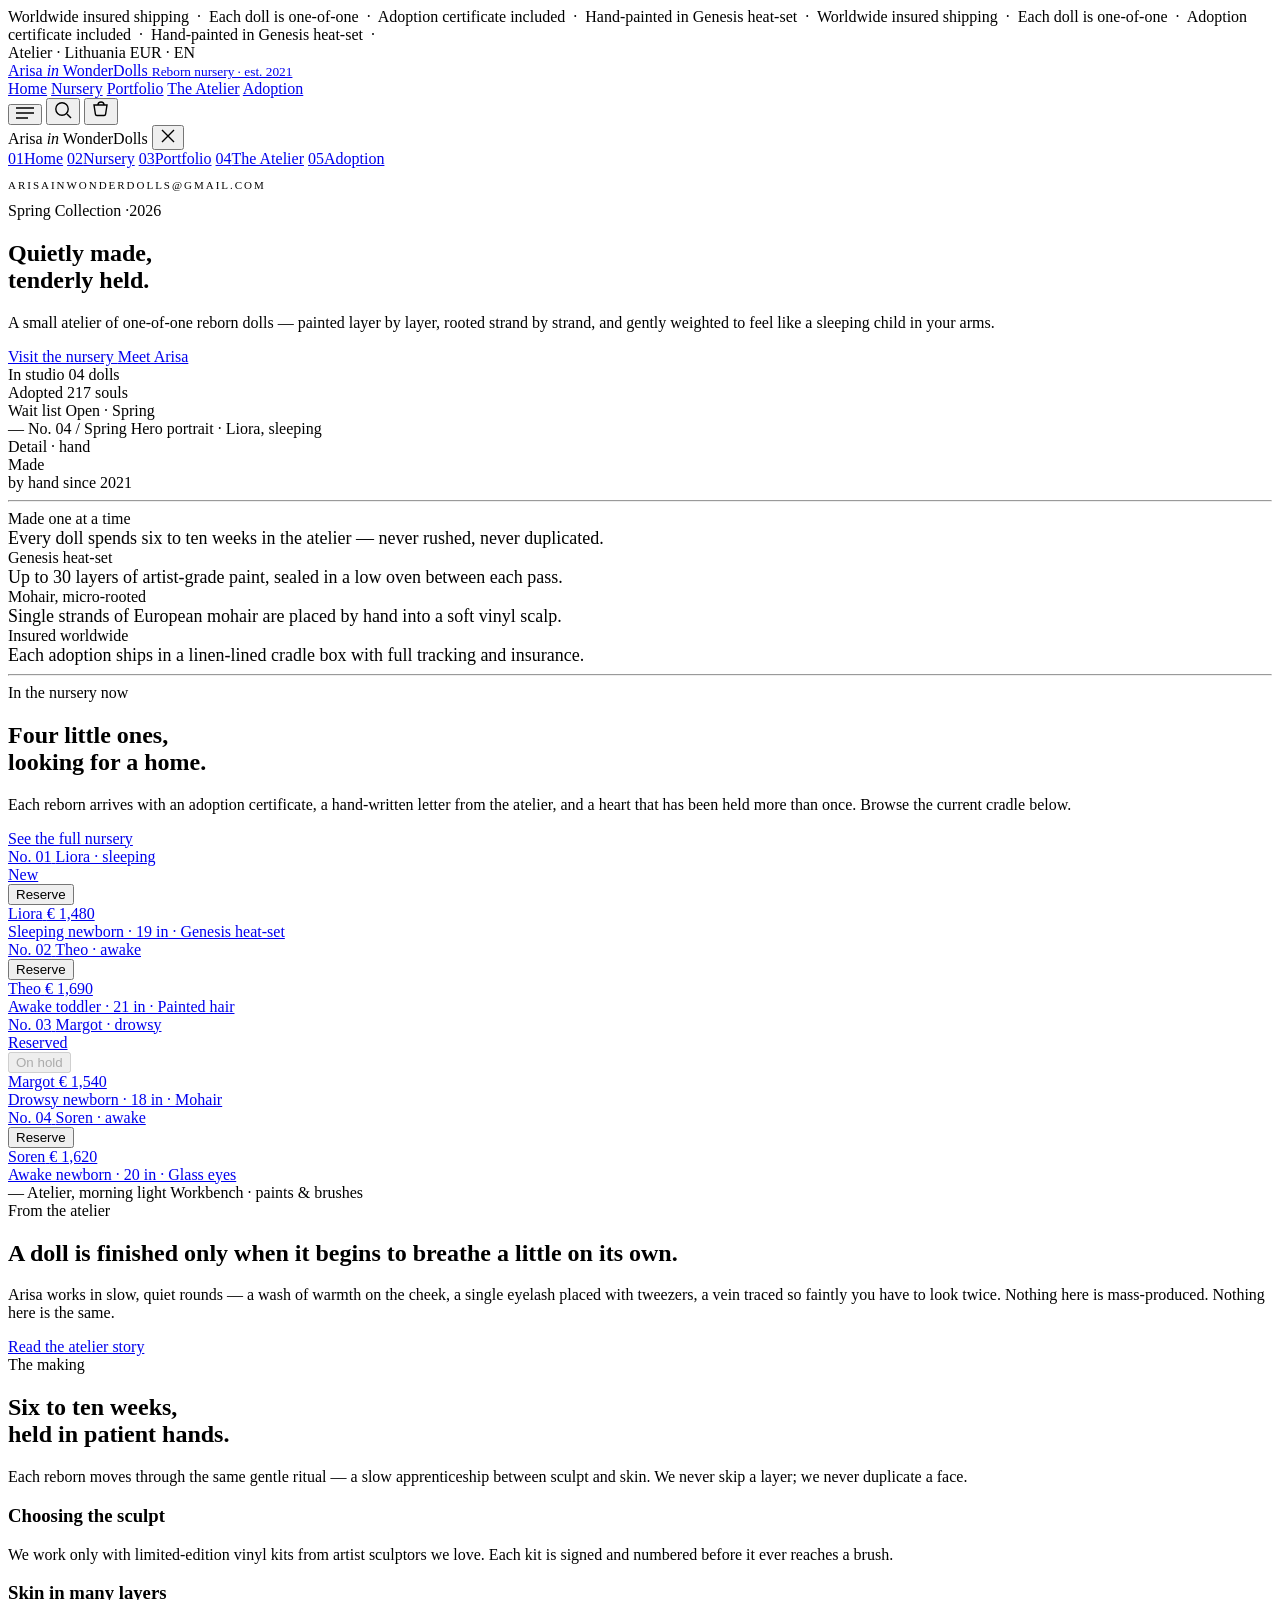
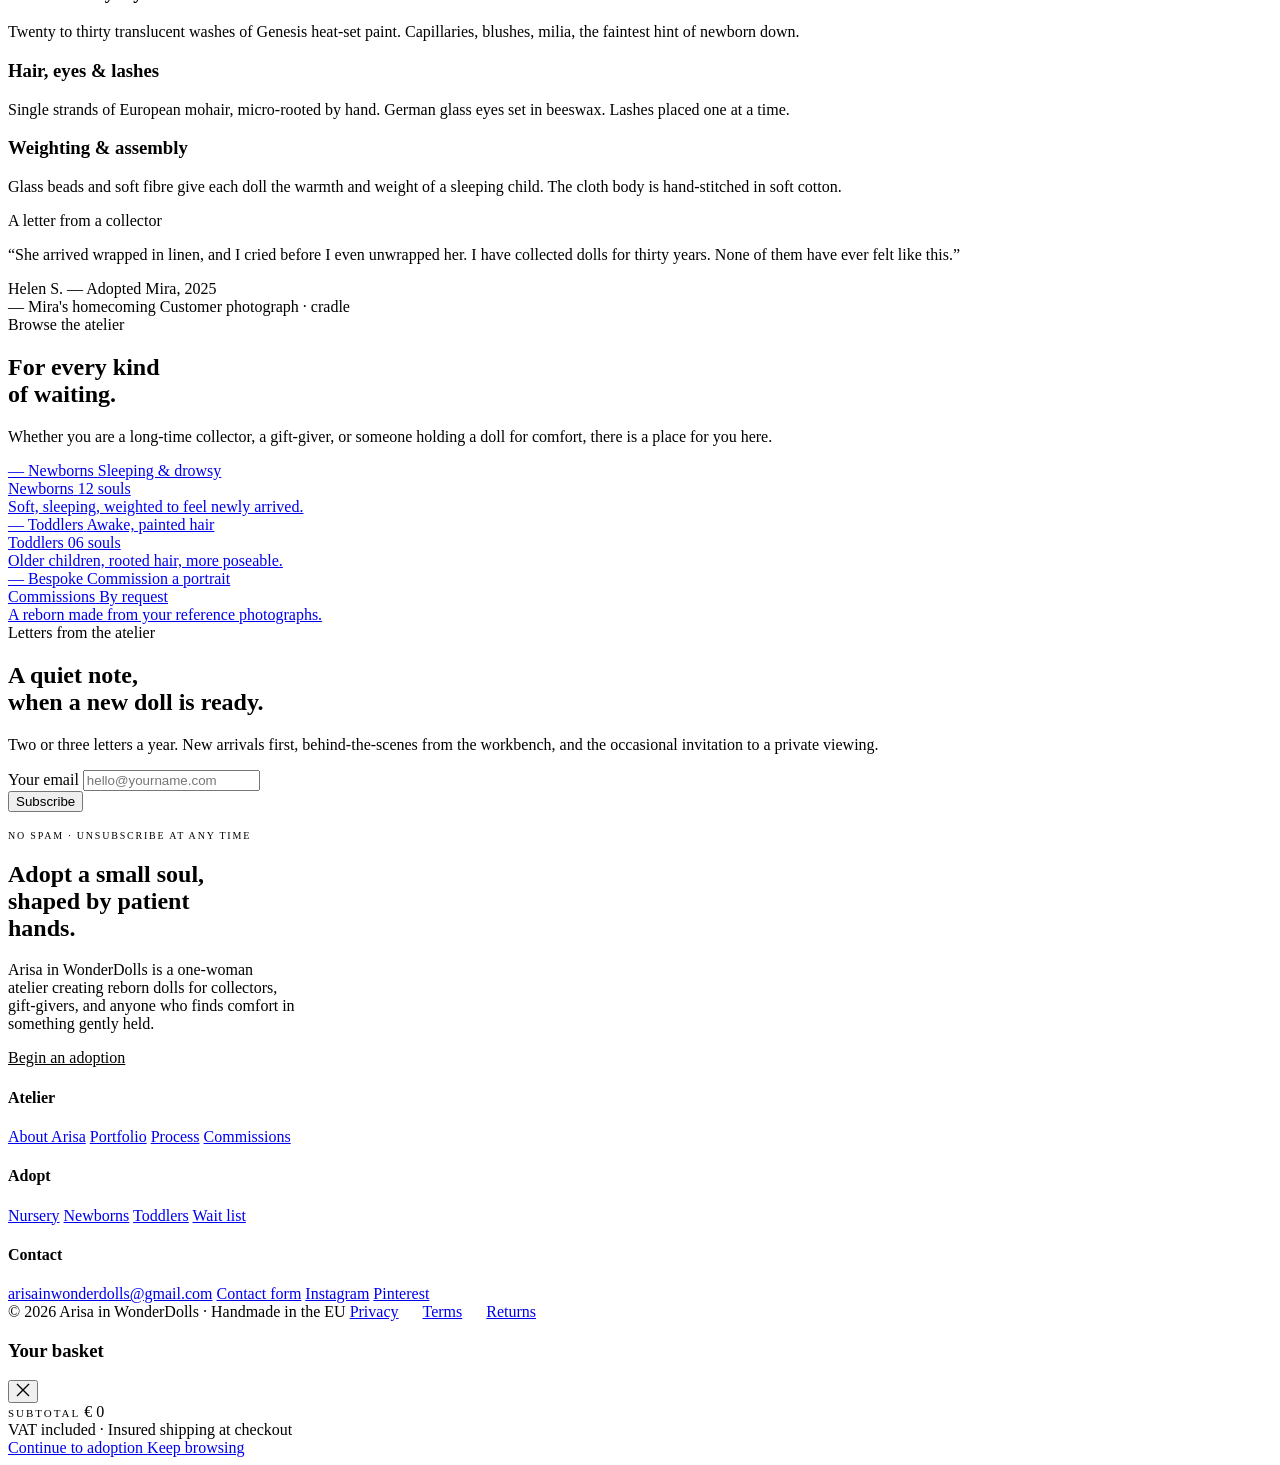
==== index.html @ fc80c615 "Add files via upload" ====
<!doctype html>
<html lang="en">
<head>
<meta charset="utf-8" />
<meta name="viewport" content="width=device-width, initial-scale=1, viewport-fit=cover" />
<title>Arisa in WonderDolls — Handmade Reborn Dolls, Made One at a Time</title>
<meta name="description" content="A small atelier in Europe quietly making lifelike, hand-painted reborn dolls for collectors, gift-givers, and anyone who has waited a long time to hold something tender." />
<meta name="theme-color" content="#FFFCF8" />
<link rel="icon" href="assets/favicon.svg" type="image/svg+xml" />
<link rel="canonical" href="https://arisainwonderdolls.com/" />
<meta property="og:type" content="website" />
<meta property="og:title" content="Arisa in WonderDolls — Handmade Reborn Dolls" />
<meta property="og:description" content="A quiet atelier of one-of-one reborn dolls. Painted, rooted, and weighted entirely by hand." />
<meta property="og:image" content="assets/og.png" />
<meta property="og:url" content="https://arisainwonderdolls.com/" />
<meta name="twitter:card" content="summary_large_image" />
<link rel="preconnect" href="https://fonts.googleapis.com" />
<link rel="preconnect" href="https://fonts.gstatic.com" crossorigin />
<link rel="stylesheet" href="assets/css/styles.css" />
<script type="application/ld+json">
{
  "@context": "https://schema.org",
  "@type": "Store",
  "name": "Arisa in WonderDolls",
  "description": "Handmade reborn dolls, made one at a time in a small European atelier.",
  "url": "https://arisainwonderdolls.com/",
  "image": "https://arisainwonderdolls.com/assets/og.png",
  "email": "arisainwonderdolls@gmail.com",
  "priceRange": "€€€",
  "address": { "@type": "PostalAddress", "addressCountry": "EU" }
}
</script>
</head>
<body data-screen-label="01 Home">

<!-- Topbar -->
<div class="topbar">
  <div class="container topbar-inner">
    <div class="marquee" aria-hidden="true">
      <span>Worldwide insured shipping &nbsp;·&nbsp; Each doll is one-of-one &nbsp;·&nbsp; Adoption certificate included &nbsp;·&nbsp; Hand-painted in Genesis heat-set &nbsp;·&nbsp; Worldwide insured shipping &nbsp;·&nbsp; Each doll is one-of-one &nbsp;·&nbsp; Adoption certificate included &nbsp;·&nbsp; Hand-painted in Genesis heat-set &nbsp;·&nbsp;</span>
    </div>
    <div class="meta">
      <span>Atelier · Lithuania</span>
      <span>EUR · EN</span>
    </div>
  </div>
</div>

<!-- Header -->
<header class="site-header">
  <div class="container nav">
    <a class="brand" href="index.html" aria-label="Arisa in WonderDolls home">
      <span class="brand-mark" aria-hidden="true"></span>
      <span>
        Arisa <em style="font-style: italic; font-weight: 300;">in</em> WonderDolls
        <small>Reborn nursery · est. 2021</small>
      </span>
    </a>
    <nav class="nav-links" aria-label="Primary">
      <a href="index.html" aria-current="page">Home</a>
      <a href="shop.html">Nursery</a>
      <a href="gallery.html">Portfolio</a>
      <a href="about.html">The Atelier</a>
      <a href="contact.html">Adoption</a>
    </nav>
    <div class="nav-tools">
      <button class="icon-btn hide-desktop menu-btn" data-menu-open aria-label="Open menu">
        <svg width="18" height="12" viewBox="0 0 18 12" fill="none"><path d="M0 1h18M0 6h18M0 11h12" stroke="currentColor" stroke-width="1.4"/></svg>
      </button>
      <button class="icon-btn" aria-label="Search">
        <svg width="18" height="18" viewBox="0 0 18 18" fill="none"><circle cx="8" cy="8" r="6.2" stroke="currentColor" stroke-width="1.4"/><path d="M13 13l4 4" stroke="currentColor" stroke-width="1.4"/></svg>
      </button>
      <button class="icon-btn" data-open-cart aria-label="Open basket">
        <svg width="18" height="18" viewBox="0 0 18 18" fill="none"><path d="M2 4h13l-1.4 9.2a1.5 1.5 0 0 1-1.5 1.3H4.9a1.5 1.5 0 0 1-1.5-1.3L2 4z" stroke="currentColor" stroke-width="1.4"/><path d="M6 4a3 3 0 1 1 6 0" stroke="currentColor" stroke-width="1.4"/></svg>
        <span class="count" data-cart-count style="display:none">0</span>
      </button>
    </div>
  </div>
</header>

<!-- Mobile menu -->
<div class="mobile-menu" aria-hidden="true">
  <div class="mobile-menu-head">
    <span class="brand"><span class="brand-mark"></span><span>Arisa <em style="font-style: italic; font-weight: 300;">in</em> WonderDolls</span></span>
    <button class="icon-btn" data-menu-close aria-label="Close menu">
      <svg width="16" height="16" viewBox="0 0 16 16" fill="none"><path d="M2 2l12 12M14 2L2 14" stroke="currentColor" stroke-width="1.4"/></svg>
    </button>
  </div>
  <nav>
    <a href="index.html"><span class="num">01</span>Home</a>
    <a href="shop.html"><span class="num">02</span>Nursery</a>
    <a href="gallery.html"><span class="num">03</span>Portfolio</a>
    <a href="about.html"><span class="num">04</span>The Atelier</a>
    <a href="contact.html"><span class="num">05</span>Adoption</a>
  </nav>
  <div class="meta">
    <p class="muted" style="font-family:var(--mono); font-size:11px; letter-spacing:.18em; text-transform:uppercase;">arisainwonderdolls@gmail.com</p>
  </div>
</div>

<!-- Hero -->
<section class="hero">
  <div class="container hero-grid">
    <div class="reveal">
      <div class="eyebrow">Spring Collection ·<span class="dot"></span>2026</div>
      <h1 class="display-xl mt-m">
        Quietly made,<br />
        <span class="swash">tenderly</span> held.
      </h1>
      <p class="lede mt-m">
        A small atelier of one-of-one reborn dolls — painted layer by layer, rooted strand by strand, and gently weighted to feel like a sleeping child in your arms.
      </p>
      <div class="hero-actions">
        <a class="btn btn-primary" href="shop.html">Visit the nursery <span class="arrow"></span></a>
        <a class="btn btn-link" href="about.html">Meet Arisa</a>
      </div>
      <div class="hero-meta">
        <div class="meta-item">
          <span class="k">In studio</span>
          <span class="v">04 dolls</span>
        </div>
        <div class="meta-item">
          <span class="k">Adopted</span>
          <span class="v">217 souls</span>
        </div>
        <div class="meta-item">
          <span class="k">Wait list</span>
          <span class="v">Open · Spring</span>
        </div>
      </div>
    </div>
    <div class="hero-stack reveal">
      <div class="imgph main">
        <span class="corner">— No. 04 / Spring</span>
        <span class="label">Hero portrait · Liora, sleeping</span>
      </div>
      <div class="imgph sub blue">
        <span class="label">Detail · hand</span>
      </div>
      <div class="badge" aria-hidden="true">
        Made<br/>by hand
        <span>since 2021</span>
      </div>
    </div>
  </div>
</section>

<hr class="divider" />

<!-- Trust strip -->
<section class="section--tight">
  <div class="container">
    <div class="grid grid-4" style="align-items: start;">
      <div>
        <div class="eyebrow mb-s">Made one at a time</div>
        <p style="font-family:var(--serif); font-size:18px; color:var(--ink); margin:0;">Every doll spends six to ten weeks in the atelier — never rushed, never duplicated.</p>
      </div>
      <div>
        <div class="eyebrow mb-s">Genesis heat-set</div>
        <p style="font-family:var(--serif); font-size:18px; color:var(--ink); margin:0;">Up to 30 layers of artist-grade paint, sealed in a low oven between each pass.</p>
      </div>
      <div>
        <div class="eyebrow mb-s">Mohair, micro-rooted</div>
        <p style="font-family:var(--serif); font-size:18px; color:var(--ink); margin:0;">Single strands of European mohair are placed by hand into a soft vinyl scalp.</p>
      </div>
      <div>
        <div class="eyebrow mb-s">Insured worldwide</div>
        <p style="font-family:var(--serif); font-size:18px; color:var(--ink); margin:0;">Each adoption ships in a linen-lined cradle box with full tracking and insurance.</p>
      </div>
    </div>
  </div>
</section>

<hr class="divider" />

<!-- Featured collection -->
<section class="section">
  <div class="container">
    <div class="section-head">
      <div>
        <div class="eyebrow mb-m">In the nursery now</div>
        <h2 class="display-l">Four little ones,<br /><span class="italic">looking for a home.</span></h2>
      </div>
      <div class="right">
        <p class="body-l">Each reborn arrives with an adoption certificate, a hand-written letter from the atelier, and a heart that has been held more than once. Browse the current cradle below.</p>
        <a class="btn-link mt-m" href="shop.html">See the full nursery <span class="arrow"></span></a>
      </div>
    </div>

    <div class="grid grid-4">
      <a class="product-card reveal" href="product.html">
        <div class="frame">
          <div class="imgph ar-tall">
            <span class="corner">No. 01</span>
            <span class="label">Liora · sleeping</span>
          </div>
          <span class="tag new">New</span>
          <div class="quick">
            <button class="btn btn-primary"
              data-add-to-cart
              data-product='{"id":"liora","name":"Liora","subtitle":"Sleeping newborn · 19in","price":1480,"placeholder":"Liora · sleeping"}'>
              Reserve <span class="arrow"></span>
            </button>
          </div>
        </div>
        <div class="body">
          <div class="meta-row">
            <span class="name">Liora</span>
            <span class="price">€ 1,480</span>
          </div>
          <span class="sub">Sleeping newborn · 19 in · Genesis heat-set</span>
        </div>
      </a>

      <a class="product-card reveal" href="product.html">
        <div class="frame">
          <div class="imgph ar-tall blue">
            <span class="corner">No. 02</span>
            <span class="label">Theo · awake</span>
          </div>
          <div class="quick">
            <button class="btn btn-primary"
              data-add-to-cart
              data-product='{"id":"theo","name":"Theo","subtitle":"Awake toddler · 21in","price":1690,"tone":"blue","placeholder":"Theo · awake"}'>
              Reserve <span class="arrow"></span>
            </button>
          </div>
        </div>
        <div class="body">
          <div class="meta-row">
            <span class="name">Theo</span>
            <span class="price">€ 1,690</span>
          </div>
          <span class="sub">Awake toddler · 21 in · Painted hair</span>
        </div>
      </a>

      <a class="product-card reveal" href="product.html">
        <div class="frame">
          <div class="imgph ar-tall cream">
            <span class="corner">No. 03</span>
            <span class="label">Margot · drowsy</span>
          </div>
          <span class="tag">Reserved</span>
          <div class="quick">
            <button class="btn btn-soft" disabled>On hold</button>
          </div>
        </div>
        <div class="body">
          <div class="meta-row">
            <span class="name">Margot</span>
            <span class="price">€ 1,540</span>
          </div>
          <span class="sub">Drowsy newborn · 18 in · Mohair</span>
        </div>
      </a>

      <a class="product-card reveal" href="product.html">
        <div class="frame">
          <div class="imgph ar-tall">
            <span class="corner">No. 04</span>
            <span class="label">Soren · awake</span>
          </div>
          <div class="quick">
            <button class="btn btn-primary"
              data-add-to-cart
              data-product='{"id":"soren","name":"Soren","subtitle":"Awake newborn · 20in","price":1620,"placeholder":"Soren · awake"}'>
              Reserve <span class="arrow"></span>
            </button>
          </div>
        </div>
        <div class="body">
          <div class="meta-row">
            <span class="name">Soren</span>
            <span class="price">€ 1,620</span>
          </div>
          <span class="sub">Awake newborn · 20 in · Glass eyes</span>
        </div>
      </a>
    </div>
  </div>
</section>

<!-- Editorial story -->
<section class="section bg-paper">
  <div class="container">
    <div class="split">
      <div class="reveal">
        <div class="imgph ar-portrait">
          <span class="corner">— Atelier, morning light</span>
          <span class="label">Workbench · paints &amp; brushes</span>
        </div>
      </div>
      <div class="reveal">
        <div class="eyebrow mb-m">From the atelier</div>
        <h2 class="display-m">A doll is finished only when it begins to breathe a little on its own.</h2>
        <p class="lede mt-m">Arisa works in slow, quiet rounds — a wash of warmth on the cheek, a single eyelash placed with tweezers, a vein traced so faintly you have to look twice. Nothing here is mass-produced. Nothing here is the same.</p>
        <a class="btn btn-ghost mt-l" href="about.html">Read the atelier story <span class="arrow"></span></a>
      </div>
    </div>
  </div>
</section>

<!-- Process -->
<section class="section">
  <div class="container">
    <div class="section-head">
      <div>
        <div class="eyebrow mb-m">The making</div>
        <h2 class="display-l">Six to ten weeks,<br /><span class="italic">held in patient hands.</span></h2>
      </div>
      <div class="right">
        <p class="body-l">Each reborn moves through the same gentle ritual — a slow apprenticeship between sculpt and skin. We never skip a layer; we never duplicate a face.</p>
      </div>
    </div>

    <div class="steps">
      <div class="step reveal">
        <h3>Choosing the sculpt</h3>
        <p>We work only with limited-edition vinyl kits from artist sculptors we love. Each kit is signed and numbered before it ever reaches a brush.</p>
      </div>
      <div class="step reveal">
        <h3>Skin in many layers</h3>
        <p>Twenty to thirty translucent washes of Genesis heat-set paint. Capillaries, blushes, milia, the faintest hint of newborn down.</p>
      </div>
      <div class="step reveal">
        <h3>Hair, eyes &amp; lashes</h3>
        <p>Single strands of European mohair, micro-rooted by hand. German glass eyes set in beeswax. Lashes placed one at a time.</p>
      </div>
      <div class="step reveal">
        <h3>Weighting &amp; assembly</h3>
        <p>Glass beads and soft fibre give each doll the warmth and weight of a sleeping child. The cloth body is hand-stitched in soft cotton.</p>
      </div>
    </div>
  </div>
</section>

<!-- Testimonial -->
<section class="section bg-blush">
  <div class="container">
    <div class="grid grid-2" style="align-items:center;">
      <div class="reveal">
        <div class="eyebrow mb-l">A letter from a collector</div>
        <p class="quote">“She arrived wrapped in linen, and I cried before I even unwrapped her. I have collected dolls for thirty years. None of them have ever felt like this.”</p>
        <div class="quote-author">Helen S. — Adopted Mira, 2025</div>
      </div>
      <div class="reveal">
        <div class="imgph ar-square">
          <span class="corner">— Mira's homecoming</span>
          <span class="label">Customer photograph · cradle</span>
        </div>
      </div>
    </div>
  </div>
</section>

<!-- Categories / curated -->
<section class="section">
  <div class="container">
    <div class="section-head">
      <div>
        <div class="eyebrow mb-m">Browse the atelier</div>
        <h2 class="display-l">For every kind <br /><span class="italic">of waiting.</span></h2>
      </div>
      <div class="right">
        <p class="body-l">Whether you are a long-time collector, a gift-giver, or someone holding a doll for comfort, there is a place for you here.</p>
      </div>
    </div>

    <div class="grid grid-3">
      <a class="product-card reveal" href="shop.html">
        <div class="frame">
          <div class="imgph ar-landscape">
            <span class="corner">— Newborns</span>
            <span class="label">Sleeping &amp; drowsy</span>
          </div>
        </div>
        <div class="body">
          <div class="meta-row">
            <span class="name">Newborns</span>
            <span class="price">12 souls</span>
          </div>
          <span class="sub">Soft, sleeping, weighted to feel newly arrived.</span>
        </div>
      </a>
      <a class="product-card reveal" href="shop.html">
        <div class="frame">
          <div class="imgph ar-landscape blue">
            <span class="corner">— Toddlers</span>
            <span class="label">Awake, painted hair</span>
          </div>
        </div>
        <div class="body">
          <div class="meta-row">
            <span class="name">Toddlers</span>
            <span class="price">06 souls</span>
          </div>
          <span class="sub">Older children, rooted hair, more poseable.</span>
        </div>
      </a>
      <a class="product-card reveal" href="contact.html">
        <div class="frame">
          <div class="imgph ar-landscape cream">
            <span class="corner">— Bespoke</span>
            <span class="label">Commission a portrait</span>
          </div>
        </div>
        <div class="body">
          <div class="meta-row">
            <span class="name">Commissions</span>
            <span class="price">By request</span>
          </div>
          <span class="sub">A reborn made from your reference photographs.</span>
        </div>
      </a>
    </div>
  </div>
</section>

<!-- Newsletter -->
<section class="section bg-whisper newsletter">
  <div class="container">
    <div class="grid grid-2" style="align-items:end;">
      <div class="reveal">
        <div class="eyebrow mb-m">Letters from the atelier</div>
        <h2 class="display-m">A quiet note,<br /><span class="italic">when a new doll is ready.</span></h2>
        <p class="lede mt-m">Two or three letters a year. New arrivals first, behind-the-scenes from the workbench, and the occasional invitation to a private viewing.</p>
      </div>
      <div class="reveal">
        <form onsubmit="event.preventDefault(); this.reset(); window.dispatchEvent(new CustomEvent('arisa:toast',{detail:'Thank you — a letter is on its way.'})); ArisaCart && (function(){ const e=document.createElement('div'); }());">
          <div class="field">
            <label for="nl-email">Your email</label>
            <input id="nl-email" type="email" placeholder="hello@yourname.com" required />
          </div>
          <button class="btn btn-primary" type="submit">Subscribe <span class="arrow"></span></button>
        </form>
        <p class="muted" style="font-family:var(--mono); font-size:10px; letter-spacing:.18em; text-transform:uppercase; margin-top:18px;">No spam · Unsubscribe at any time</p>
      </div>
    </div>
  </div>
</section>

<!-- Footer -->
<footer class="site-footer">
  <div class="container">
    <h2 class="display-l" style="max-width: 18ch;">Adopt a small <span class="italic">soul,</span> shaped by patient hands.</h2>
    <div class="footer-grid">
      <div>
        <p style="max-width: 36ch;">Arisa in WonderDolls is a one-woman atelier creating reborn dolls for collectors, gift-givers, and anyone who finds comfort in something gently held.</p>
        <a class="btn btn-soft mt-m" href="contact.html" style="background: transparent; color: var(--porcelain); border-color: rgba(255,252,248,.4);">Begin an adoption <span class="arrow"></span></a>
      </div>
      <div>
        <h4>Atelier</h4>
        <a href="about.html">About Arisa</a>
        <a href="gallery.html">Portfolio</a>
        <a href="shop.html">Process</a>
        <a href="contact.html">Commissions</a>
      </div>
      <div>
        <h4>Adopt</h4>
        <a href="shop.html">Nursery</a>
        <a href="shop.html">Newborns</a>
        <a href="shop.html">Toddlers</a>
        <a href="contact.html">Wait list</a>
      </div>
      <div>
        <h4>Contact</h4>
        <a href="mailto:arisainwonderdolls@gmail.com">arisainwonderdolls@gmail.com</a>
        <a href="contact.html">Contact form</a>
        <a href="#" aria-label="Instagram">Instagram</a>
        <a href="#" aria-label="Pinterest">Pinterest</a>
      </div>
    </div>
    <div class="footer-bar">
      <span>© <span data-year>2026</span> Arisa in WonderDolls · Handmade in the EU</span>
      <span style="display:inline-flex; gap:24px;">
        <a href="privacy.html">Privacy</a>
        <a href="terms.html">Terms</a>
        <a href="contact.html">Returns</a>
      </span>
    </div>
  </div>
</footer>

<!-- Cart drawer -->
<div class="cart-overlay" data-cart-overlay data-close-cart></div>
<aside class="cart-drawer" data-cart-drawer aria-label="Basket">
  <div class="cart-head">
    <h3>Your basket</h3>
    <button class="icon-btn" data-close-cart aria-label="Close basket">
      <svg width="14" height="14" viewBox="0 0 14 14" fill="none"><path d="M1 1l12 12M13 1L1 13" stroke="currentColor" stroke-width="1.4"/></svg>
    </button>
  </div>
  <div class="cart-body" data-cart-body></div>
  <div class="cart-foot">
    <div class="row">
      <span style="font-family: var(--mono); font-size: 11px; letter-spacing:.18em; text-transform: uppercase; color: var(--ink-3);">Subtotal</span>
      <span class="total" data-cart-total>€ 0</span>
    </div>
    <div class="vat">VAT included · Insured shipping at checkout</div>
    <a class="btn btn-primary" href="contact.html">Continue to adoption <span class="arrow"></span></a>
    <a class="btn btn-soft ghost" href="shop.html">Keep browsing</a>
  </div>
</aside>

<script src="assets/js/main.js" defer></script>
<script src="assets/js/cart.js" defer></script>
</body>
</html>
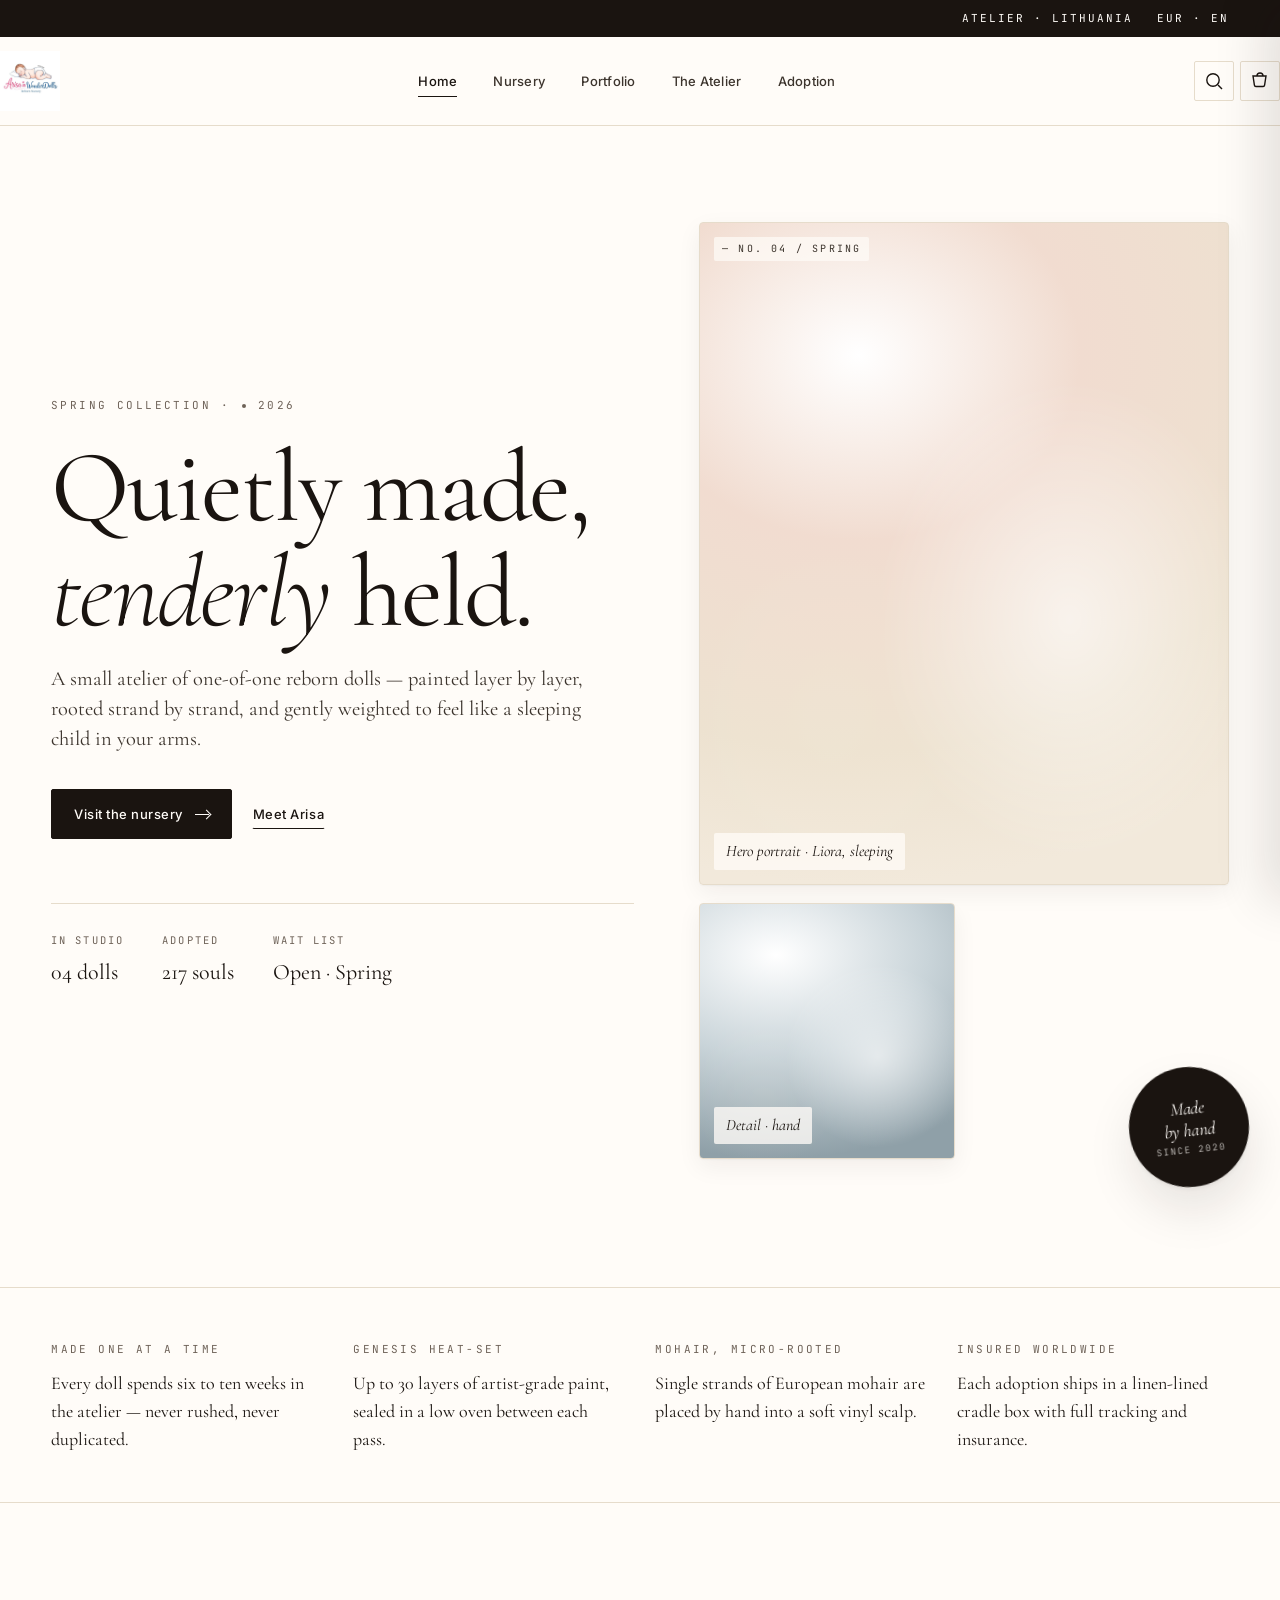
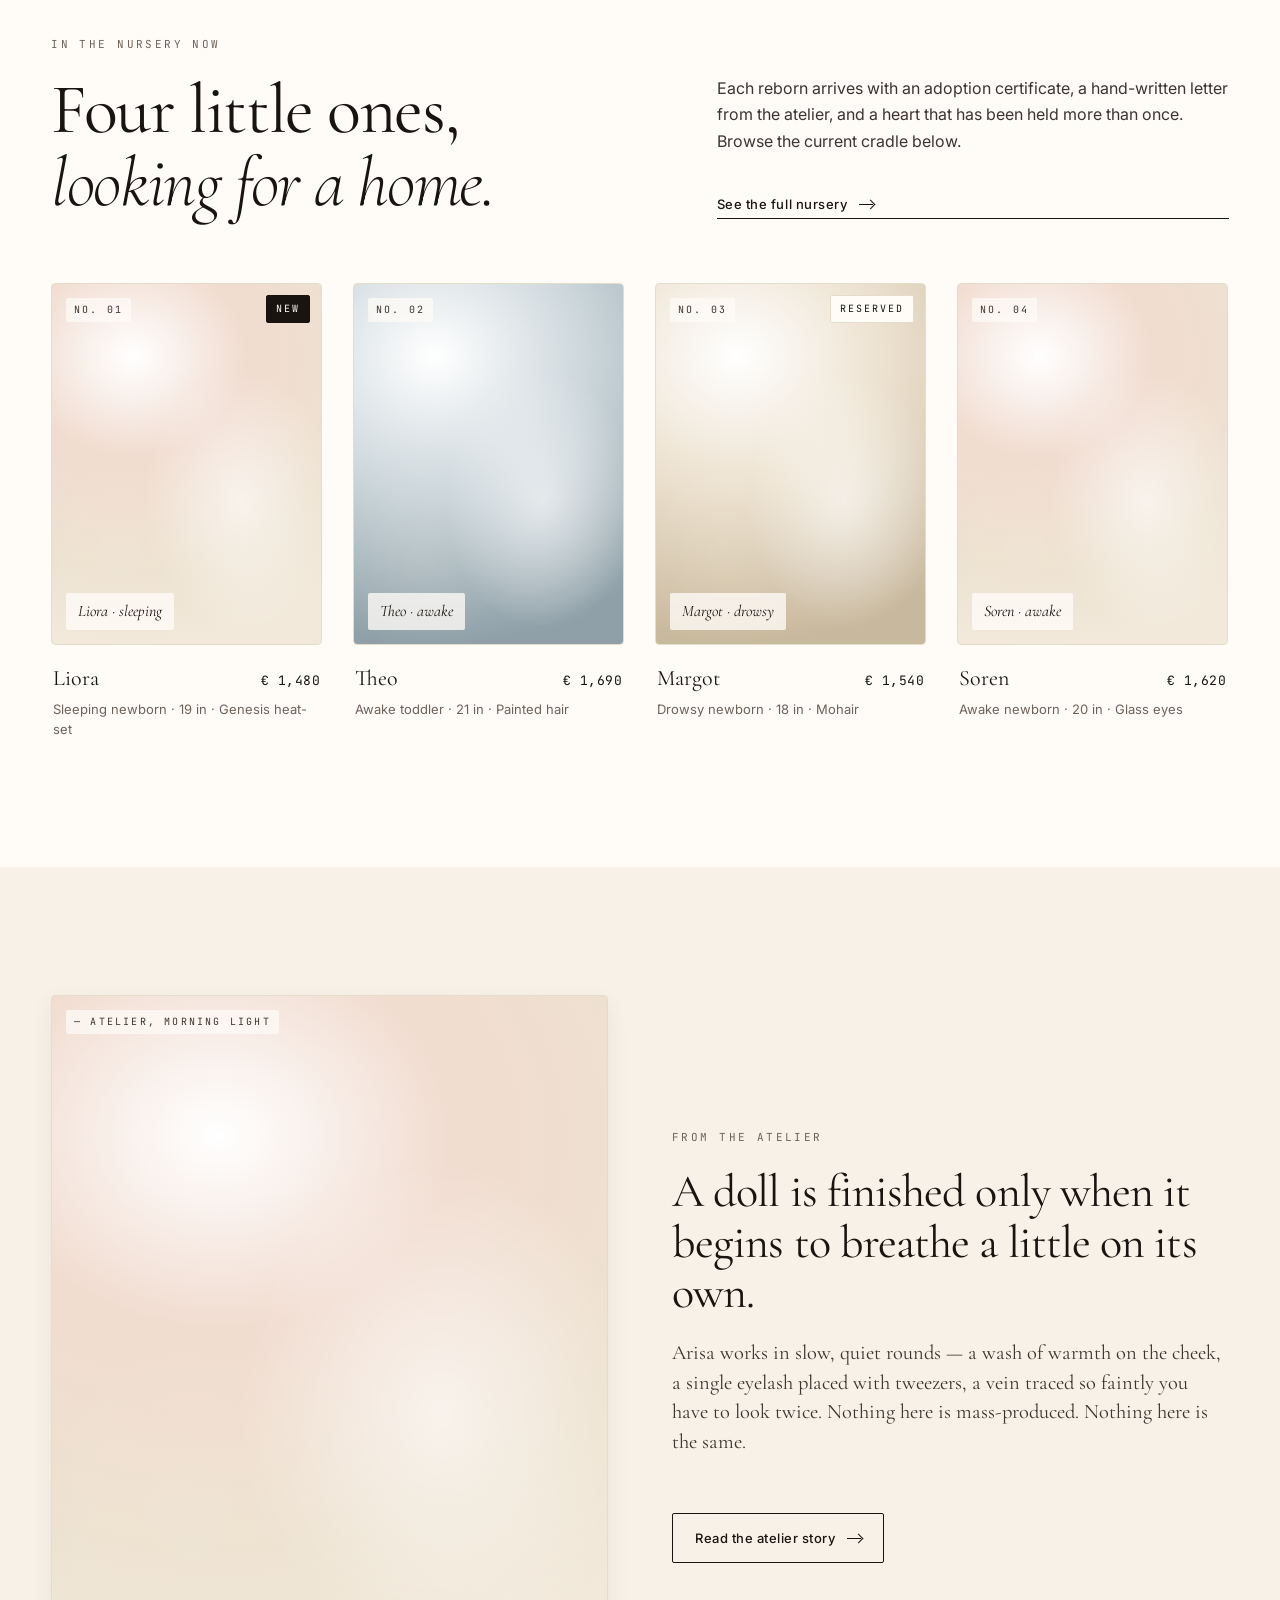
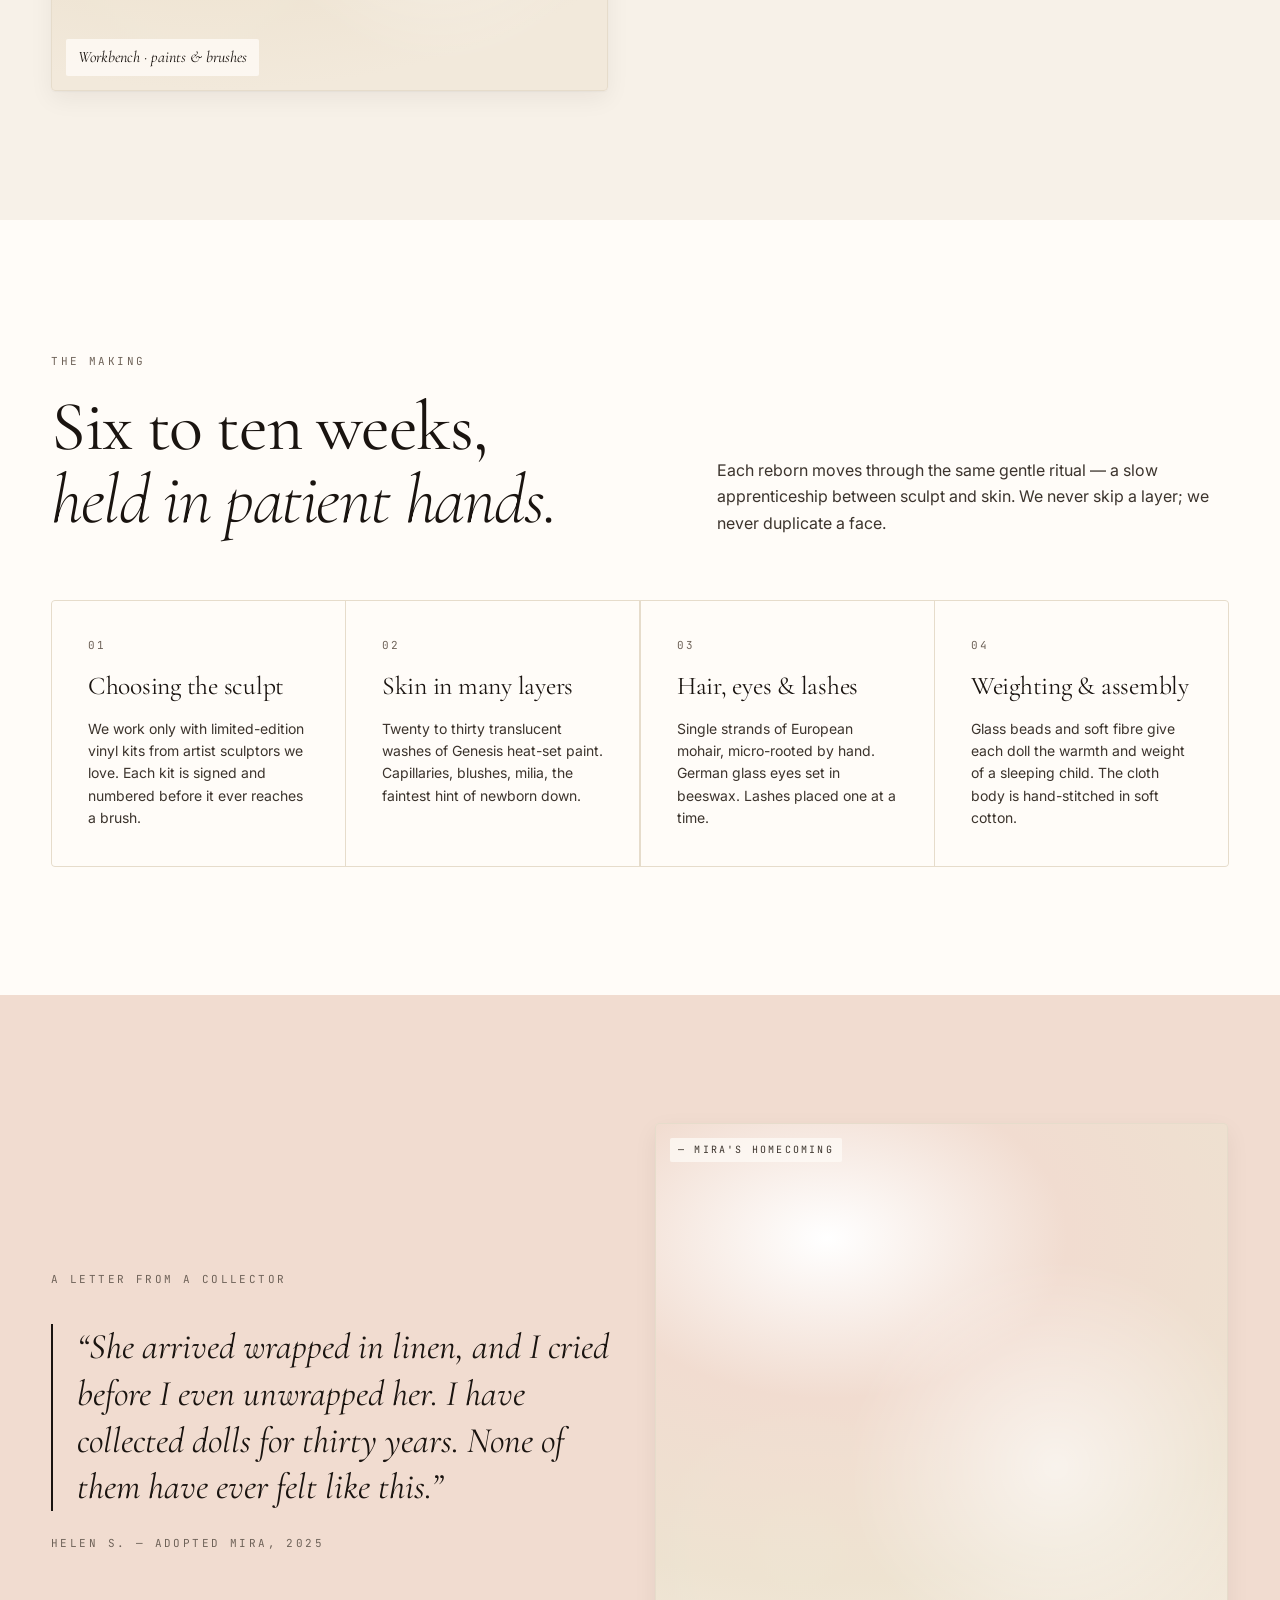
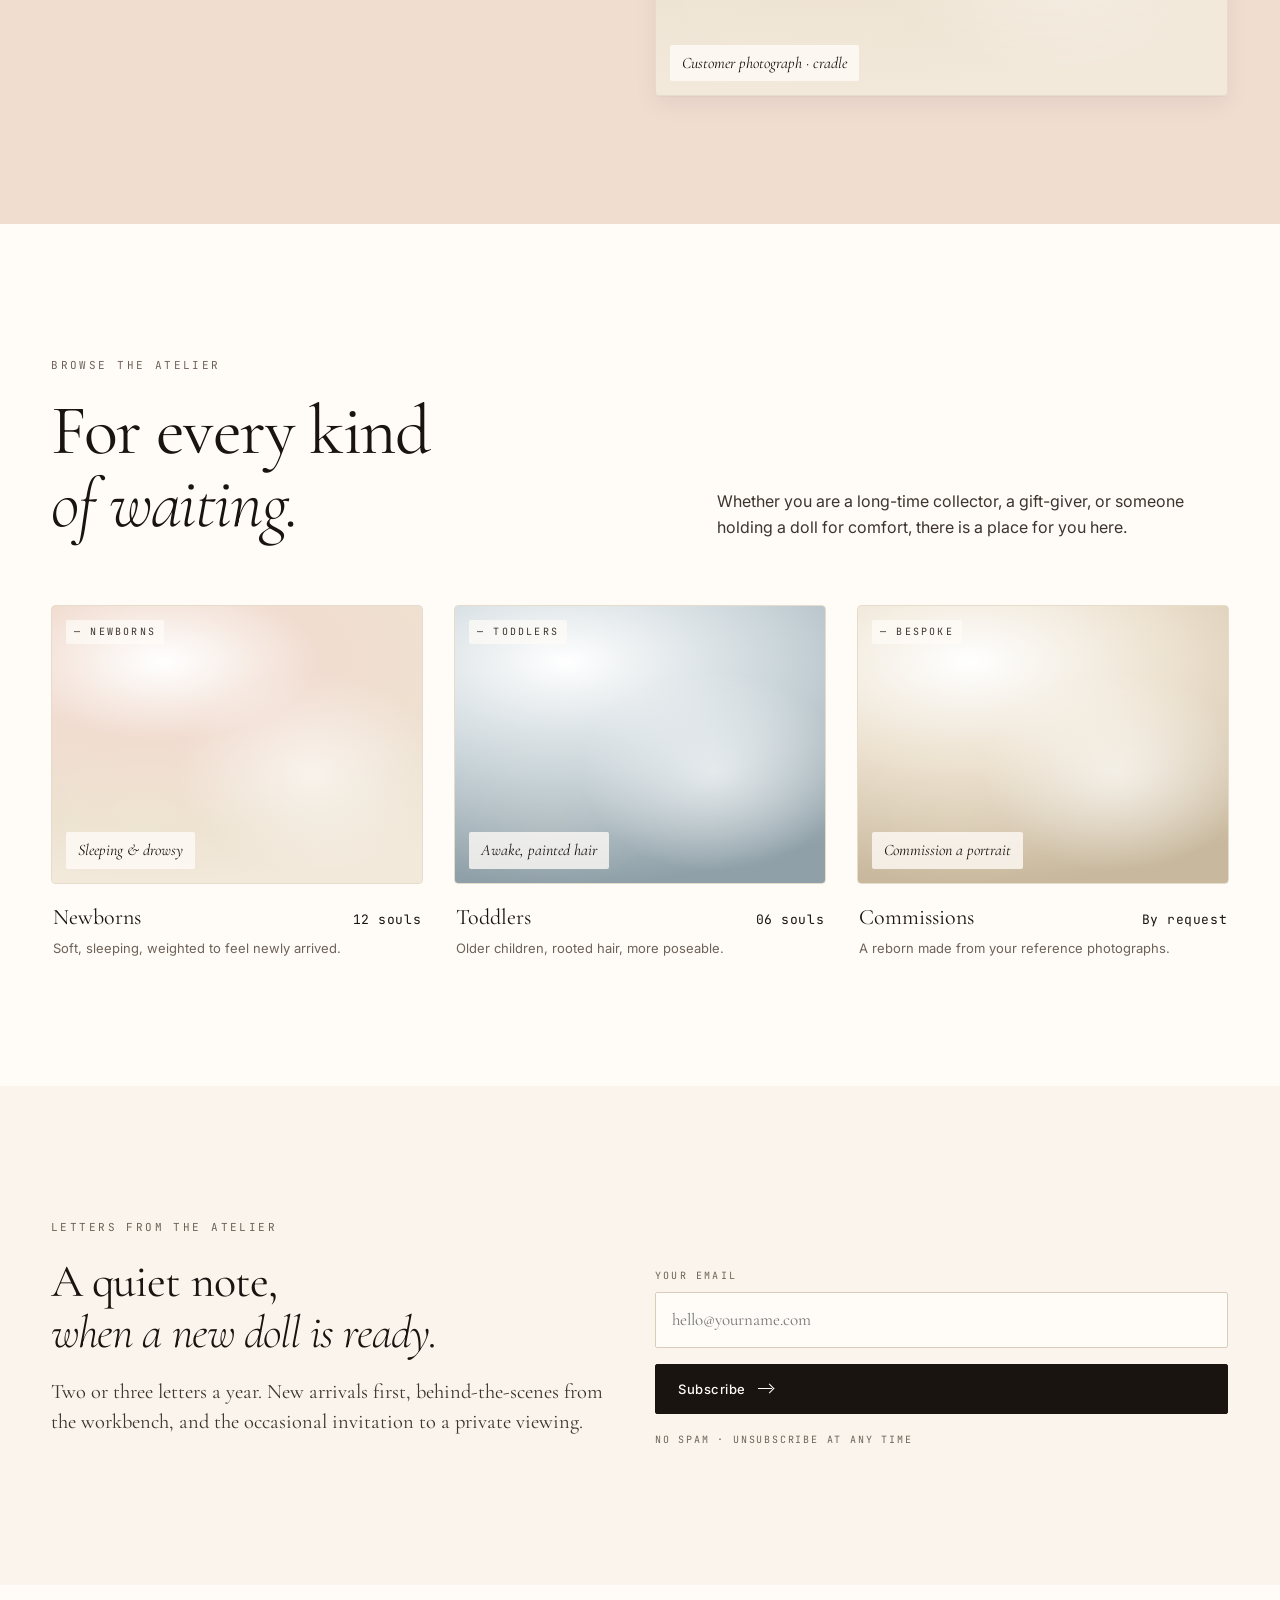
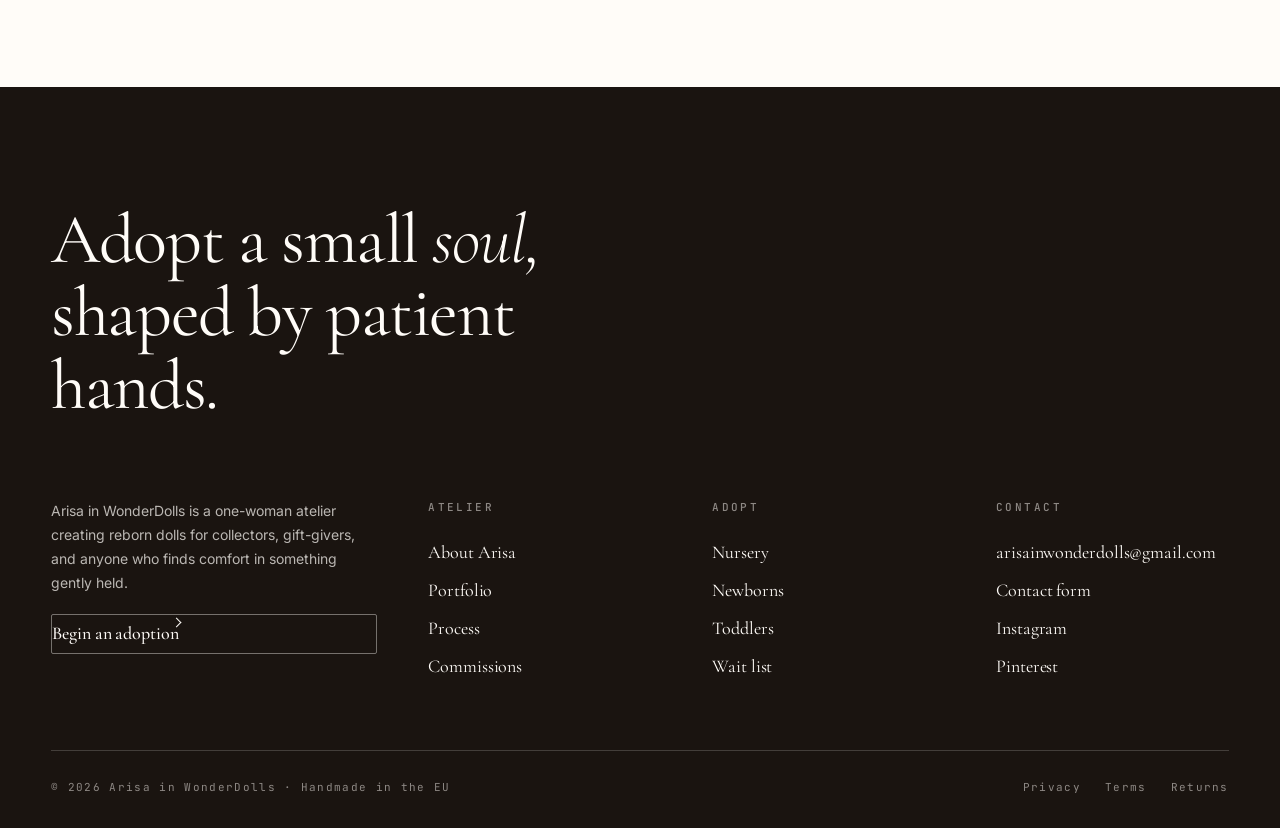
==== commit 8dfd5cc8: "Integrate Arisa logo, fix founding year to 2020 - assets/img/logo.jpg — real client logo (sleeping b" ====
--- a/index.html
+++ b/index.html
@@ -7,11 +7,13 @@
 <meta name="description" content="A small atelier in Europe quietly making lifelike, hand-painted reborn dolls for collectors, gift-givers, and anyone who has waited a long time to hold something tender." />
 <meta name="theme-color" content="#FFFCF8" />
 <link rel="icon" href="assets/favicon.svg" type="image/svg+xml" />
+<link rel="alternate icon" href="assets/img/logo.jpg" type="image/jpeg" />
+<link rel="apple-touch-icon" href="assets/img/logo.jpg" />
 <link rel="canonical" href="https://arisainwonderdolls.com/" />
 <meta property="og:type" content="website" />
 <meta property="og:title" content="Arisa in WonderDolls — Handmade Reborn Dolls" />
 <meta property="og:description" content="A quiet atelier of one-of-one reborn dolls. Painted, rooted, and weighted entirely by hand." />
-<meta property="og:image" content="assets/og.png" />
+<meta property="og:image" content="assets/img/logo.jpg" />
 <meta property="og:url" content="https://arisainwonderdolls.com/" />
 <meta name="twitter:card" content="summary_large_image" />
 <link rel="preconnect" href="https://fonts.googleapis.com" />
@@ -24,9 +26,12 @@
   "name": "Arisa in WonderDolls",
   "description": "Handmade reborn dolls, made one at a time in a small European atelier.",
   "url": "https://arisainwonderdolls.com/",
-  "image": "https://arisainwonderdolls.com/assets/og.png",
+  "image": "https://arisainwonderdolls.com/assets/img/logo.jpg",
+  "logo": "https://arisainwonderdolls.com/assets/img/logo.jpg",
   "email": "arisainwonderdolls@gmail.com",
   "priceRange": "€€€",
+  "foundingDate": "2020",
+  "founder": { "@type": "Person", "name": "Arisa" },
   "address": { "@type": "PostalAddress", "addressCountry": "EU" }
 }
 </script>
@@ -49,12 +54,8 @@
 <!-- Header -->
 <header class="site-header">
   <div class="container nav">
-    <a class="brand" href="index.html" aria-label="Arisa in WonderDolls home">
-      <span class="brand-mark" aria-hidden="true"></span>
-      <span>
-        Arisa <em style="font-style: italic; font-weight: 300;">in</em> WonderDolls
-        <small>Reborn nursery · est. 2021</small>
-      </span>
+    <a class="brand" href="index.html" aria-label="Arisa in WonderDolls — home">
+      <img class="brand-logo" src="assets/img/logo.jpg" alt="Arisa in WonderDolls — Reborn Nursery" width="240" height="60" />
     </a>
     <nav class="nav-links" aria-label="Primary">
       <a href="index.html" aria-current="page">Home</a>
@@ -81,7 +82,7 @@
 <!-- Mobile menu -->
 <div class="mobile-menu" aria-hidden="true">
   <div class="mobile-menu-head">
-    <span class="brand"><span class="brand-mark"></span><span>Arisa <em style="font-style: italic; font-weight: 300;">in</em> WonderDolls</span></span>
+    <span class="brand"><img class="brand-logo" src="assets/img/logo.jpg" alt="Arisa in WonderDolls" width="180" height="48" /></span>
     <button class="icon-btn" data-menu-close aria-label="Close menu">
       <svg width="16" height="16" viewBox="0 0 16 16" fill="none"><path d="M2 2l12 12M14 2L2 14" stroke="currentColor" stroke-width="1.4"/></svg>
     </button>
@@ -139,7 +140,7 @@
       </div>
       <div class="badge" aria-hidden="true">
         Made<br/>by hand
-        <span>since 2021</span>
+        <span>since 2020</span>
       </div>
     </div>
   </div>
--- a/assets/css/styles.css
+++ b/assets/css/styles.css
@@ -0,0 +1,1239 @@
+/* ============================================
+   Arisa in WonderDolls — Editorial Atelier
+   ============================================ */
+
+@import url('https://fonts.googleapis.com/css2?family=Cormorant+Garamond:ital,wght@0,300;0,400;0,500;0,600;0,700;1,300;1,400;1,500&family=Inter:wght@300;400;500;600&family=JetBrains+Mono:wght@300;400;500&display=swap');
+
+/* ---------- Tokens ---------- */
+:root {
+  --porcelain: #FFFCF8;
+  --paper: #F7F1E8;
+  --paper-2: #F2E9DB;
+  --blush: #F1DCD0;
+  --whisper: #FAF4EC;
+  --cream: #EDE2D0;
+  --blue: #C9D4D9;
+  --blue-deep: #8FA0A8;
+  --ink: #1A1410;
+  --ink-2: #3C342D;
+  --ink-3: #6E6258;
+  --line: #E6DCCB;
+  --line-2: #D8CDB8;
+  --gold: #B08D57;
+
+  --serif: 'Cormorant Garamond', Georgia, 'Times New Roman', serif;
+  --sans: 'Inter', -apple-system, BlinkMacSystemFont, sans-serif;
+  --mono: 'JetBrains Mono', 'SF Mono', Menlo, monospace;
+
+  --container: 1320px;
+  --gutter: clamp(20px, 4vw, 56px);
+
+  --space-xs: 6px;
+  --space-s: 12px;
+  --space-m: 20px;
+  --space-l: 36px;
+  --space-xl: 64px;
+  --space-2xl: 96px;
+
+  --radius: 2px;
+  --radius-lg: 4px;
+
+  --ease: cubic-bezier(0.22, 1, 0.36, 1);
+  --ease-out: cubic-bezier(0.16, 1, 0.3, 1);
+
+  --shadow-soft: 0 1px 2px rgba(26,20,16,.04), 0 8px 24px rgba(26,20,16,.06);
+  --shadow-lift: 0 2px 4px rgba(26,20,16,.05), 0 24px 48px rgba(26,20,16,.10);
+}
+
+/* ---------- Reset ---------- */
+*, *::before, *::after { box-sizing: border-box; }
+html { -webkit-text-size-adjust: 100%; scroll-behavior: smooth; }
+body {
+  margin: 0;
+  font-family: var(--sans);
+  font-size: 15px;
+  line-height: 1.55;
+  color: var(--ink-2);
+  background: var(--porcelain);
+  -webkit-font-smoothing: antialiased;
+  -moz-osx-font-smoothing: grayscale;
+  text-rendering: optimizeLegibility;
+}
+img, svg { display: block; max-width: 100%; }
+button { font: inherit; cursor: pointer; border: none; background: none; color: inherit; padding: 0; }
+input, textarea, select { font: inherit; color: inherit; }
+a { color: inherit; text-decoration: none; transition: color .2s var(--ease); }
+hr { border: none; }
+
+/* ---------- Layout ---------- */
+.container {
+  width: 100%;
+  max-width: var(--container);
+  margin: 0 auto;
+  padding: 0 var(--gutter);
+}
+
+.section {
+  padding: clamp(56px, 10vw, 128px) 0;
+}
+.section--tight {
+  padding: clamp(28px, 4vw, 48px) 0;
+}
+.bg-paper { background: var(--paper); }
+.bg-blush { background: var(--blush); }
+.bg-whisper { background: var(--whisper); }
+
+.divider {
+  height: 1px;
+  background: var(--line);
+  margin: 0;
+}
+
+/* ---------- Typography ---------- */
+.display-xl, .display-l, .display-m, .display-s {
+  font-family: var(--serif);
+  font-weight: 400;
+  color: var(--ink);
+  letter-spacing: -0.02em;
+  line-height: 1.02;
+  margin: 0;
+}
+.display-xl { font-size: clamp(46px, 8vw, 104px); }
+.display-l  { font-size: clamp(36px, 5.5vw, 72px); line-height: 1.04; }
+.display-m  { font-size: clamp(28px, 3.6vw, 48px); line-height: 1.1; }
+.display-s  { font-size: clamp(22px, 2.6vw, 32px); line-height: 1.2; }
+
+.italic, .swash, em { font-style: italic; font-weight: 300; }
+.swash {
+  font-family: var(--serif);
+  font-style: italic;
+  font-weight: 300;
+}
+
+.lede {
+  font-family: var(--serif);
+  font-weight: 400;
+  font-size: clamp(18px, 1.6vw, 22px);
+  line-height: 1.45;
+  color: var(--ink-2);
+  max-width: 56ch;
+}
+.body-l {
+  font-size: 16px;
+  line-height: 1.65;
+  color: var(--ink-2);
+  max-width: 52ch;
+  margin: 0;
+}
+.muted { color: var(--ink-3); }
+
+.eyebrow {
+  font-family: var(--mono);
+  font-size: 11px;
+  font-weight: 400;
+  letter-spacing: 0.22em;
+  text-transform: uppercase;
+  color: var(--ink-3);
+  display: inline-flex;
+  align-items: center;
+  gap: 8px;
+}
+.eyebrow .dot {
+  display: inline-block;
+  width: 4px; height: 4px;
+  border-radius: 50%;
+  background: var(--ink-3);
+  margin: 0 4px;
+}
+
+/* spacing helpers */
+.mt-s { margin-top: var(--space-s); }
+.mt-m { margin-top: var(--space-m); }
+.mt-l { margin-top: var(--space-l); }
+.mt-xl { margin-top: var(--space-xl); }
+.mb-s { margin-bottom: var(--space-s); }
+.mb-m { margin-bottom: var(--space-m); }
+.mb-l { margin-bottom: var(--space-l); }
+.center { text-align: center; }
+
+/* ---------- Topbar ---------- */
+.topbar {
+  background: var(--ink);
+  color: var(--porcelain);
+  font-family: var(--mono);
+  font-size: 11px;
+  letter-spacing: .12em;
+  overflow: hidden;
+}
+.topbar-inner {
+  display: flex;
+  align-items: center;
+  gap: 32px;
+  padding: 10px var(--gutter);
+  min-height: 36px;
+}
+.marquee {
+  flex: 1;
+  overflow: hidden;
+  white-space: nowrap;
+  position: relative;
+  mask-image: linear-gradient(to right, transparent, #000 8%, #000 92%, transparent);
+}
+.marquee span {
+  display: inline-block;
+  padding-left: 100%;
+  animation: marquee 42s linear infinite;
+  text-transform: uppercase;
+  letter-spacing: .18em;
+}
+@keyframes marquee {
+  0%   { transform: translateX(0); }
+  100% { transform: translateX(-100%); }
+}
+.topbar .meta {
+  display: flex;
+  gap: 24px;
+  text-transform: uppercase;
+  letter-spacing: .18em;
+  flex-shrink: 0;
+}
+.topbar .meta span { white-space: nowrap; }
+
+/* ---------- Header ---------- */
+.site-header {
+  position: sticky;
+  top: 0;
+  z-index: 50;
+  background: rgba(255, 252, 248, 0.92);
+  backdrop-filter: saturate(160%) blur(12px);
+  -webkit-backdrop-filter: saturate(160%) blur(12px);
+  border-bottom: 1px solid var(--line);
+}
+.nav {
+  display: flex;
+  align-items: center;
+  justify-content: space-between;
+  gap: 24px;
+  min-height: 88px;
+  padding: 8px 0;
+}
+.brand {
+  display: inline-flex;
+  align-items: center;
+  gap: 14px;
+  color: var(--ink);
+  line-height: 1;
+}
+.brand-logo {
+  height: 64px;
+  width: auto;
+  display: block;
+  flex-shrink: 0;
+}
+.brand-logo--small { height: 44px; }
+.site-header .brand-logo { height: 60px; }
+.mobile-menu-head .brand-logo { height: 48px; }
+.site-footer .brand-logo {
+  height: 80px;
+  filter: brightness(0) invert(1);
+  opacity: .92;
+  margin-bottom: 24px;
+}
+
+.nav-links {
+  display: flex;
+  gap: 36px;
+}
+.nav-links a {
+  font-family: var(--sans);
+  font-size: 13px;
+  font-weight: 500;
+  color: var(--ink-2);
+  letter-spacing: .02em;
+  position: relative;
+  padding: 4px 0;
+}
+.nav-links a::after {
+  content: '';
+  position: absolute;
+  left: 0; right: 0; bottom: -2px;
+  height: 1px;
+  background: var(--ink);
+  transform: scaleX(0);
+  transform-origin: left;
+  transition: transform .35s var(--ease);
+}
+.nav-links a:hover::after,
+.nav-links a[aria-current="page"]::after { transform: scaleX(1); }
+.nav-links a[aria-current="page"] { color: var(--ink); }
+
+.nav-tools {
+  display: flex;
+  align-items: center;
+  gap: 6px;
+}
+.icon-btn {
+  width: 40px; height: 40px;
+  display: inline-flex;
+  align-items: center;
+  justify-content: center;
+  border: 1px solid var(--line);
+  border-radius: var(--radius);
+  color: var(--ink);
+  background: var(--porcelain);
+  position: relative;
+  transition: background .2s var(--ease), border-color .2s var(--ease);
+}
+.icon-btn:hover { background: var(--whisper); border-color: var(--line-2); }
+.icon-btn .count {
+  position: absolute;
+  top: -6px; right: -6px;
+  min-width: 18px; height: 18px;
+  border-radius: 9px;
+  background: var(--ink);
+  color: var(--porcelain);
+  font-family: var(--mono);
+  font-size: 10px;
+  display: inline-flex;
+  align-items: center;
+  justify-content: center;
+  padding: 0 5px;
+}
+
+.hide-desktop { display: none; }
+
+/* ---------- Mobile menu ---------- */
+.mobile-menu {
+  position: fixed;
+  inset: 0;
+  background: var(--porcelain);
+  z-index: 100;
+  padding: 24px var(--gutter) 32px;
+  transform: translateX(100%);
+  transition: transform .45s var(--ease);
+  display: flex;
+  flex-direction: column;
+  gap: 24px;
+  visibility: hidden;
+}
+.mobile-menu.open {
+  transform: translateX(0);
+  visibility: visible;
+}
+.mobile-menu-head {
+  display: flex;
+  align-items: center;
+  justify-content: space-between;
+}
+.mobile-menu nav {
+  display: flex;
+  flex-direction: column;
+  gap: 4px;
+  margin-top: 24px;
+}
+.mobile-menu nav a {
+  font-family: var(--serif);
+  font-size: clamp(36px, 9vw, 56px);
+  color: var(--ink);
+  display: flex;
+  align-items: baseline;
+  gap: 16px;
+  padding: 8px 0;
+  border-bottom: 1px solid var(--line);
+  letter-spacing: -.01em;
+}
+.mobile-menu nav .num {
+  font-family: var(--mono);
+  font-size: 11px;
+  letter-spacing: .22em;
+  color: var(--ink-3);
+}
+.mobile-menu .meta { margin-top: auto; }
+
+/* ---------- Buttons ---------- */
+.btn {
+  display: inline-flex;
+  align-items: center;
+  gap: 12px;
+  padding: 14px 22px;
+  font-family: var(--sans);
+  font-size: 13px;
+  font-weight: 500;
+  letter-spacing: .04em;
+  border-radius: var(--radius);
+  border: 1px solid transparent;
+  transition: all .25s var(--ease);
+  white-space: nowrap;
+  cursor: pointer;
+}
+.btn .arrow {
+  width: 14px; height: 1px;
+  background: currentColor;
+  position: relative;
+  transition: transform .3s var(--ease);
+}
+.btn .arrow::after {
+  content: '';
+  position: absolute;
+  right: -1px; top: -3px;
+  width: 7px; height: 7px;
+  border-top: 1px solid currentColor;
+  border-right: 1px solid currentColor;
+  transform: rotate(45deg);
+}
+.btn:hover .arrow { transform: translateX(4px); }
+
+.btn-primary {
+  background: var(--ink);
+  color: var(--porcelain);
+  border-color: var(--ink);
+}
+.btn-primary:hover { background: var(--ink-2); border-color: var(--ink-2); }
+.btn-primary:disabled { opacity: .55; cursor: not-allowed; }
+
+.btn-soft {
+  background: var(--paper);
+  color: var(--ink);
+  border-color: var(--line-2);
+}
+.btn-soft:hover { background: var(--paper-2); }
+.btn-soft.ghost { background: transparent; }
+
+.btn-ghost {
+  background: transparent;
+  color: var(--ink);
+  border-color: var(--ink);
+}
+.btn-ghost:hover { background: var(--ink); color: var(--porcelain); }
+
+.btn-link, a.btn-link {
+  display: inline-flex;
+  align-items: center;
+  gap: 12px;
+  font-family: var(--sans);
+  font-size: 13px;
+  font-weight: 500;
+  letter-spacing: .04em;
+  color: var(--ink);
+  padding: 4px 0;
+  border-bottom: 1px solid var(--ink);
+  transition: gap .25s var(--ease);
+}
+.btn-link:hover { gap: 18px; }
+.btn-link .arrow {
+  width: 14px; height: 1px; background: currentColor; position: relative;
+}
+.btn-link .arrow::after {
+  content: ''; position: absolute; right: -1px; top: -3px;
+  width: 7px; height: 7px;
+  border-top: 1px solid currentColor;
+  border-right: 1px solid currentColor;
+  transform: rotate(45deg);
+}
+
+/* ---------- Hero ---------- */
+.hero {
+  padding: clamp(48px, 8vw, 96px) 0 clamp(72px, 10vw, 128px);
+}
+.hero-grid {
+  display: grid;
+  grid-template-columns: 1.1fr 1fr;
+  gap: clamp(32px, 5vw, 80px);
+  align-items: center;
+}
+.hero-actions {
+  display: flex;
+  flex-wrap: wrap;
+  gap: 20px;
+  margin-top: var(--space-l);
+  align-items: center;
+}
+.hero-meta {
+  display: flex;
+  gap: clamp(20px, 3vw, 48px);
+  margin-top: clamp(36px, 5vw, 64px);
+  padding-top: 28px;
+  border-top: 1px solid var(--line);
+  flex-wrap: wrap;
+}
+.meta-item {
+  display: flex;
+  flex-direction: column;
+  gap: 6px;
+}
+.meta-item .k {
+  font-family: var(--mono);
+  font-size: 10.5px;
+  letter-spacing: .2em;
+  text-transform: uppercase;
+  color: var(--ink-3);
+}
+.meta-item .v {
+  font-family: var(--serif);
+  font-size: 22px;
+  color: var(--ink);
+}
+
+.hero-stack {
+  position: relative;
+  display: grid;
+  grid-template-columns: 1fr 1fr;
+  grid-template-rows: auto auto;
+  gap: 18px;
+  align-items: end;
+}
+.hero-stack .imgph.main {
+  grid-column: 1 / -1;
+  aspect-ratio: 4 / 5;
+}
+.hero-stack .imgph.sub {
+  aspect-ratio: 1 / 1;
+}
+.hero-stack .badge {
+  position: absolute;
+  bottom: -28px;
+  right: -20px;
+  width: 120px; height: 120px;
+  border-radius: 50%;
+  background: var(--ink);
+  color: var(--porcelain);
+  display: flex;
+  flex-direction: column;
+  align-items: center;
+  justify-content: center;
+  font-family: var(--serif);
+  font-style: italic;
+  font-size: 18px;
+  text-align: center;
+  letter-spacing: -.01em;
+  line-height: 1.2;
+  transform: rotate(-6deg);
+  box-shadow: var(--shadow-lift);
+}
+.hero-stack .badge span {
+  font-family: var(--mono);
+  font-style: normal;
+  font-size: 9px;
+  letter-spacing: .22em;
+  text-transform: uppercase;
+  color: rgba(255,252,248,.7);
+  margin-top: 4px;
+}
+
+/* ---------- Image placeholders ---------- */
+.imgph {
+  position: relative;
+  width: 100%;
+  border-radius: var(--radius-lg);
+  overflow: hidden;
+  background:
+    radial-gradient(120% 80% at 30% 20%, #fff 0%, var(--blush) 35%, var(--cream) 75%, var(--paper-2) 100%);
+  box-shadow: var(--shadow-soft);
+  border: 1px solid var(--line);
+  display: block;
+}
+.imgph::before {
+  content: '';
+  position: absolute;
+  inset: 0;
+  background:
+    radial-gradient(60% 60% at 70% 60%, rgba(255,255,255,.6), transparent 60%),
+    radial-gradient(50% 50% at 25% 75%, rgba(176,141,87,.12), transparent 60%);
+  mix-blend-mode: screen;
+  pointer-events: none;
+}
+.imgph.blue {
+  background: radial-gradient(120% 80% at 30% 20%, #fff 0%, var(--blue) 50%, var(--blue-deep) 100%);
+}
+.imgph.cream {
+  background: radial-gradient(120% 80% at 30% 20%, #fff 0%, var(--cream) 45%, #C8B89D 100%);
+}
+.imgph.ar-tall { aspect-ratio: 3 / 4; }
+.imgph.ar-portrait { aspect-ratio: 4 / 5; }
+.imgph.ar-square { aspect-ratio: 1 / 1; }
+.imgph.ar-landscape { aspect-ratio: 4 / 3; }
+
+.imgph .corner {
+  position: absolute;
+  top: 14px; left: 14px;
+  font-family: var(--mono);
+  font-size: 10px;
+  letter-spacing: .22em;
+  text-transform: uppercase;
+  color: var(--ink-2);
+  background: rgba(255,252,248,.7);
+  padding: 4px 8px;
+  border-radius: var(--radius);
+  z-index: 2;
+}
+.imgph .label {
+  position: absolute;
+  bottom: 14px; left: 14px;
+  font-family: var(--serif);
+  font-style: italic;
+  font-size: 16px;
+  color: var(--ink);
+  background: rgba(255,252,248,.78);
+  padding: 6px 12px;
+  border-radius: var(--radius);
+  z-index: 2;
+  max-width: calc(100% - 28px);
+}
+
+/* ---------- Grids ---------- */
+.grid {
+  display: grid;
+  gap: clamp(20px, 2.4vw, 36px);
+}
+.grid-2 { grid-template-columns: repeat(2, 1fr); }
+.grid-3 { grid-template-columns: repeat(3, 1fr); }
+.grid-4 { grid-template-columns: repeat(4, 1fr); }
+
+/* ---------- Section head ---------- */
+.section-head {
+  display: grid;
+  grid-template-columns: 1.2fr 1fr;
+  gap: clamp(24px, 4vw, 64px);
+  align-items: end;
+  margin-bottom: clamp(36px, 5vw, 64px);
+}
+.section-head .right { display: flex; flex-direction: column; gap: 16px; }
+
+/* ---------- Product card ---------- */
+.product-card {
+  display: flex;
+  flex-direction: column;
+  gap: 16px;
+  color: var(--ink);
+  position: relative;
+}
+.product-card .frame {
+  position: relative;
+  overflow: hidden;
+  border-radius: var(--radius-lg);
+}
+.product-card .frame .imgph { transition: transform 1.2s var(--ease); }
+.product-card:hover .frame .imgph { transform: scale(1.03); }
+.product-card .tag {
+  position: absolute;
+  top: 12px; right: 12px;
+  font-family: var(--mono);
+  font-size: 10px;
+  letter-spacing: .2em;
+  text-transform: uppercase;
+  background: var(--porcelain);
+  color: var(--ink);
+  padding: 5px 9px;
+  border-radius: var(--radius);
+  border: 1px solid var(--line);
+  z-index: 3;
+}
+.product-card .tag.new { background: var(--ink); color: var(--porcelain); border-color: var(--ink); }
+.product-card .tag.sold { background: var(--blush); border-color: var(--blush); }
+.product-card .quick {
+  position: absolute;
+  left: 14px; right: 14px; bottom: 14px;
+  display: flex;
+  justify-content: center;
+  opacity: 0;
+  transform: translateY(8px);
+  transition: opacity .3s var(--ease), transform .3s var(--ease);
+  z-index: 3;
+}
+.product-card:hover .quick {
+  opacity: 1; transform: translateY(0);
+}
+.product-card .quick .btn { width: 100%; justify-content: center; backdrop-filter: blur(6px); }
+
+.product-card .body {
+  display: flex;
+  flex-direction: column;
+  gap: 4px;
+  padding: 0 2px;
+}
+.meta-row {
+  display: flex;
+  justify-content: space-between;
+  align-items: baseline;
+  gap: 16px;
+}
+.meta-row .name {
+  font-family: var(--serif);
+  font-size: 22px;
+  color: var(--ink);
+}
+.meta-row .price {
+  font-family: var(--mono);
+  font-size: 13px;
+  color: var(--ink);
+  letter-spacing: .04em;
+}
+.product-card .sub {
+  font-size: 13px;
+  color: var(--ink-3);
+}
+
+/* ---------- Editorial split ---------- */
+.split {
+  display: grid;
+  grid-template-columns: 1fr 1fr;
+  gap: clamp(32px, 5vw, 80px);
+  align-items: center;
+}
+
+/* ---------- Steps ---------- */
+.steps {
+  display: grid;
+  grid-template-columns: repeat(4, 1fr);
+  gap: 1px;
+  background: var(--line);
+  border: 1px solid var(--line);
+  border-radius: var(--radius-lg);
+  overflow: hidden;
+}
+.step {
+  background: var(--porcelain);
+  padding: clamp(24px, 3vw, 36px);
+  position: relative;
+  display: flex;
+  flex-direction: column;
+  gap: 12px;
+}
+.step::before {
+  content: counter(step, decimal-leading-zero);
+  counter-increment: step;
+  font-family: var(--mono);
+  font-size: 11px;
+  letter-spacing: .22em;
+  color: var(--ink-3);
+}
+.steps { counter-reset: step; }
+.step h3 {
+  font-family: var(--serif);
+  font-size: clamp(20px, 2vw, 26px);
+  color: var(--ink);
+  margin: 0;
+  font-weight: 400;
+  letter-spacing: -.01em;
+}
+.step p {
+  font-size: 14px;
+  color: var(--ink-2);
+  margin: 0;
+  line-height: 1.6;
+}
+
+/* ---------- Quote ---------- */
+.quote {
+  font-family: var(--serif);
+  font-style: italic;
+  font-size: clamp(24px, 3vw, 36px);
+  line-height: 1.3;
+  color: var(--ink);
+  margin: 0;
+  position: relative;
+  padding-left: 24px;
+  border-left: 2px solid var(--ink);
+}
+.quote-author {
+  font-family: var(--mono);
+  font-size: 11px;
+  letter-spacing: .22em;
+  text-transform: uppercase;
+  color: var(--ink-3);
+  margin-top: 24px;
+}
+
+/* ---------- Newsletter form ---------- */
+.newsletter form { display: flex; flex-direction: column; gap: 16px; }
+.field { display: flex; flex-direction: column; gap: 8px; }
+.field label {
+  font-family: var(--mono);
+  font-size: 10px;
+  letter-spacing: .22em;
+  text-transform: uppercase;
+  color: var(--ink-3);
+}
+.field input,
+.field textarea,
+.field select {
+  width: 100%;
+  padding: 14px 16px;
+  border: 1px solid var(--line-2);
+  background: var(--porcelain);
+  border-radius: var(--radius);
+  font-family: var(--serif);
+  font-size: 17px;
+  color: var(--ink);
+  transition: border-color .2s var(--ease), background .2s var(--ease);
+}
+.field input:focus,
+.field textarea:focus,
+.field select:focus {
+  outline: none;
+  border-color: var(--ink);
+  background: #fff;
+}
+.field textarea { resize: vertical; min-height: 120px; }
+
+/* ---------- Footer ---------- */
+.site-footer {
+  background: var(--ink);
+  color: var(--porcelain);
+  padding: clamp(64px, 9vw, 120px) 0 32px;
+  margin-top: clamp(64px, 8vw, 120px);
+}
+.site-footer .display-l {
+  color: var(--porcelain);
+  margin-bottom: clamp(48px, 6vw, 80px);
+}
+.footer-grid {
+  display: grid;
+  grid-template-columns: 1.4fr repeat(3, 1fr);
+  gap: clamp(24px, 4vw, 64px);
+  padding-bottom: clamp(40px, 5vw, 64px);
+  border-bottom: 1px solid rgba(255,252,248,.18);
+}
+.footer-grid p {
+  color: rgba(255,252,248,.7);
+  font-size: 14px;
+  line-height: 1.7;
+  margin: 0 0 16px;
+}
+.footer-grid h4 {
+  font-family: var(--mono);
+  font-size: 11px;
+  font-weight: 500;
+  letter-spacing: .22em;
+  text-transform: uppercase;
+  color: rgba(255,252,248,.5);
+  margin: 0 0 18px;
+}
+.footer-grid a {
+  display: block;
+  font-family: var(--serif);
+  font-size: 18px;
+  color: var(--porcelain);
+  padding: 5px 0;
+  letter-spacing: -.005em;
+}
+.footer-grid a:hover { color: var(--blush); }
+.footer-bar {
+  display: flex;
+  justify-content: space-between;
+  align-items: center;
+  padding-top: 28px;
+  font-family: var(--mono);
+  font-size: 11px;
+  letter-spacing: .12em;
+  color: rgba(255,252,248,.5);
+  flex-wrap: wrap;
+  gap: 16px;
+}
+.footer-bar a { color: rgba(255,252,248,.5); }
+.footer-bar a:hover { color: var(--porcelain); }
+
+/* ---------- Cart drawer ---------- */
+.cart-overlay {
+  position: fixed;
+  inset: 0;
+  background: rgba(26,20,16,.4);
+  z-index: 90;
+  opacity: 0;
+  visibility: hidden;
+  transition: opacity .3s var(--ease);
+}
+.cart-overlay.open { opacity: 1; visibility: visible; }
+.cart-drawer {
+  position: fixed;
+  top: 0; right: 0; bottom: 0;
+  width: min(440px, 100vw);
+  background: var(--porcelain);
+  z-index: 95;
+  transform: translateX(100%);
+  transition: transform .45s var(--ease);
+  display: flex;
+  flex-direction: column;
+  box-shadow: -16px 0 48px rgba(26,20,16,.12);
+}
+.cart-drawer.open { transform: translateX(0); }
+.cart-head {
+  display: flex;
+  align-items: center;
+  justify-content: space-between;
+  padding: 24px 28px;
+  border-bottom: 1px solid var(--line);
+}
+.cart-head h3 {
+  font-family: var(--serif);
+  font-size: 24px;
+  color: var(--ink);
+  margin: 0;
+  font-weight: 400;
+}
+.cart-body {
+  flex: 1;
+  overflow-y: auto;
+  padding: 16px 28px;
+  display: flex;
+  flex-direction: column;
+  gap: 18px;
+}
+.cart-body:empty::before {
+  content: 'Your basket is quiet for now.';
+  font-family: var(--serif);
+  font-style: italic;
+  font-size: 18px;
+  color: var(--ink-3);
+  display: block;
+  padding: 32px 0;
+  text-align: center;
+}
+.cart-item {
+  display: grid;
+  grid-template-columns: 72px 1fr auto;
+  gap: 16px;
+  align-items: center;
+  padding-bottom: 18px;
+  border-bottom: 1px solid var(--line);
+}
+.cart-item .thumb {
+  width: 72px; height: 88px;
+  border-radius: var(--radius);
+  background: radial-gradient(circle at 30% 25%, #fff, var(--blush), var(--cream));
+  border: 1px solid var(--line);
+}
+.cart-item .thumb.blue { background: radial-gradient(circle at 30% 25%, #fff, var(--blue), var(--blue-deep)); }
+.cart-item .thumb.cream { background: radial-gradient(circle at 30% 25%, #fff, var(--cream), #C8B89D); }
+.cart-item .info { display: flex; flex-direction: column; gap: 4px; }
+.cart-item .info .name {
+  font-family: var(--serif);
+  font-size: 18px;
+  color: var(--ink);
+}
+.cart-item .info .sub {
+  font-size: 12px;
+  color: var(--ink-3);
+}
+.cart-item .info .price {
+  font-family: var(--mono);
+  font-size: 12px;
+  color: var(--ink);
+  margin-top: 4px;
+  letter-spacing: .04em;
+}
+.cart-item .remove {
+  font-family: var(--mono);
+  font-size: 10px;
+  letter-spacing: .18em;
+  text-transform: uppercase;
+  color: var(--ink-3);
+  border: 1px solid var(--line);
+  padding: 6px 10px;
+  border-radius: var(--radius);
+}
+.cart-item .remove:hover { color: var(--ink); border-color: var(--ink); }
+.cart-foot {
+  border-top: 1px solid var(--line);
+  padding: 24px 28px;
+  display: flex;
+  flex-direction: column;
+  gap: 14px;
+}
+.cart-foot .row {
+  display: flex;
+  justify-content: space-between;
+  align-items: baseline;
+}
+.cart-foot .total {
+  font-family: var(--serif);
+  font-size: 28px;
+  color: var(--ink);
+}
+.cart-foot .vat {
+  font-family: var(--mono);
+  font-size: 10px;
+  letter-spacing: .18em;
+  text-transform: uppercase;
+  color: var(--ink-3);
+}
+.cart-foot .btn { justify-content: center; }
+
+/* ---------- Page header ---------- */
+.page-header {
+  padding: clamp(48px, 7vw, 96px) 0 clamp(28px, 4vw, 48px);
+  border-bottom: 1px solid var(--line);
+}
+.crumbs {
+  font-family: var(--mono);
+  font-size: 11px;
+  letter-spacing: .22em;
+  text-transform: uppercase;
+  color: var(--ink-3);
+  margin-bottom: 16px;
+  display: flex;
+  gap: 10px;
+  flex-wrap: wrap;
+}
+.crumbs a:hover { color: var(--ink); }
+
+/* ---------- Shop toolbar / chips ---------- */
+.shop-toolbar {
+  display: flex;
+  flex-wrap: wrap;
+  gap: 16px;
+  align-items: center;
+  justify-content: space-between;
+  padding: 24px 0;
+  border-bottom: 1px solid var(--line);
+  margin-bottom: clamp(28px, 4vw, 48px);
+}
+.chips {
+  display: flex;
+  flex-wrap: wrap;
+  gap: 8px;
+}
+.chip {
+  display: inline-flex;
+  align-items: center;
+  gap: 8px;
+  padding: 8px 16px;
+  border: 1px solid var(--line-2);
+  border-radius: 999px;
+  font-family: var(--mono);
+  font-size: 11px;
+  letter-spacing: .14em;
+  text-transform: uppercase;
+  color: var(--ink-2);
+  background: var(--porcelain);
+  cursor: pointer;
+  transition: all .2s var(--ease);
+}
+.chip:hover { border-color: var(--ink); }
+.chip.active { background: var(--ink); color: var(--porcelain); border-color: var(--ink); }
+
+/* ---------- Gallery / masonry ---------- */
+.masonry {
+  columns: 3;
+  column-gap: 18px;
+}
+.masonry .item {
+  break-inside: avoid;
+  margin-bottom: 18px;
+}
+.gallery-stack {
+  display: grid;
+  grid-template-columns: 1fr 1fr;
+  gap: 16px;
+}
+
+/* ---------- PDP (product detail) ---------- */
+.pdp-grid {
+  display: grid;
+  grid-template-columns: 1.15fr 1fr;
+  gap: clamp(32px, 5vw, 72px);
+  align-items: start;
+  padding: clamp(36px, 5vw, 64px) 0;
+}
+.pdp-info { display: flex; flex-direction: column; gap: 18px; }
+.pdp-info .price-line {
+  display: flex;
+  align-items: baseline;
+  gap: 16px;
+  padding-top: 8px;
+}
+.pdp-info .price-line .price {
+  font-family: var(--serif);
+  font-size: 32px;
+  color: var(--ink);
+}
+.pdp-info .price-line .vat {
+  font-family: var(--mono);
+  font-size: 10px;
+  letter-spacing: .2em;
+  text-transform: uppercase;
+  color: var(--ink-3);
+}
+.spec-list {
+  list-style: none;
+  margin: 0;
+  padding: 16px 0;
+  border-top: 1px solid var(--line);
+  border-bottom: 1px solid var(--line);
+  display: grid;
+  grid-template-columns: 1fr 1fr;
+  gap: 14px 24px;
+}
+.spec-list li {
+  display: flex;
+  flex-direction: column;
+  gap: 4px;
+}
+.spec-list li::before {
+  content: attr(data-key);
+  font-family: var(--mono);
+  font-size: 10px;
+  letter-spacing: .22em;
+  text-transform: uppercase;
+  color: var(--ink-3);
+}
+.thumbs {
+  display: grid;
+  grid-template-columns: repeat(4, 1fr);
+  gap: 10px;
+  margin-top: 12px;
+}
+.thumbs .imgph {
+  aspect-ratio: 1 / 1;
+  cursor: pointer;
+  opacity: .7;
+  transition: opacity .2s var(--ease);
+}
+.thumbs .imgph:hover,
+.thumbs .imgph.active { opacity: 1; outline: 1px solid var(--ink); outline-offset: 2px; }
+
+/* ---------- Accordion ---------- */
+.accordion details {
+  border-bottom: 1px solid var(--line);
+}
+.accordion summary {
+  list-style: none;
+  cursor: pointer;
+  padding: 20px 0;
+  display: flex;
+  justify-content: space-between;
+  align-items: center;
+  font-family: var(--serif);
+  font-size: 22px;
+  color: var(--ink);
+}
+.accordion summary::-webkit-details-marker { display: none; }
+.accordion summary::after {
+  content: '+';
+  font-family: var(--serif);
+  font-size: 24px;
+  color: var(--ink-3);
+  transition: transform .25s var(--ease);
+}
+.accordion details[open] summary::after { content: '–'; }
+.accordion details > *:not(summary) {
+  padding: 0 0 24px;
+  color: var(--ink-2);
+  line-height: 1.65;
+  font-size: 15px;
+}
+
+/* ---------- Contact ---------- */
+.contact-grid {
+  display: grid;
+  grid-template-columns: 1.2fr 1fr;
+  gap: clamp(32px, 5vw, 72px);
+  padding: clamp(36px, 5vw, 64px) 0;
+}
+.contact-cards {
+  display: grid;
+  grid-template-columns: repeat(2, 1fr);
+  gap: 16px;
+  margin-top: 24px;
+}
+.contact-card {
+  padding: 24px;
+  border: 1px solid var(--line);
+  border-radius: var(--radius-lg);
+  background: var(--whisper);
+  display: flex;
+  flex-direction: column;
+  gap: 8px;
+}
+.contact-card h4 {
+  font-family: var(--serif);
+  font-size: 22px;
+  color: var(--ink);
+  margin: 0;
+  font-weight: 400;
+}
+.contact-card p {
+  margin: 0;
+  font-size: 14px;
+  color: var(--ink-2);
+}
+
+/* ---------- Reveal animation ---------- */
+.reveal {
+  opacity: 0;
+  transform: translateY(20px);
+  transition: opacity .9s var(--ease-out), transform .9s var(--ease-out);
+  will-change: opacity, transform;
+}
+.reveal.in {
+  opacity: 1;
+  transform: none;
+}
+
+/* ---------- Toast ---------- */
+.toast {
+  position: fixed;
+  bottom: 24px;
+  left: 50%;
+  transform: translateX(-50%) translateY(20px);
+  background: var(--ink);
+  color: var(--porcelain);
+  padding: 14px 22px;
+  border-radius: var(--radius);
+  font-family: var(--serif);
+  font-style: italic;
+  font-size: 16px;
+  z-index: 110;
+  opacity: 0;
+  transition: opacity .3s var(--ease), transform .3s var(--ease);
+  box-shadow: var(--shadow-lift);
+  pointer-events: none;
+}
+.toast.show {
+  opacity: 1;
+  transform: translateX(-50%) translateY(0);
+}
+
+/* ---------- Responsive ---------- */
+@media (max-width: 1024px) {
+  .hero-grid { grid-template-columns: 1fr; }
+  .hero-stack { max-width: 560px; margin: 0 auto; }
+  .section-head { grid-template-columns: 1fr; }
+  .grid-4 { grid-template-columns: repeat(2, 1fr); }
+  .grid-3 { grid-template-columns: repeat(2, 1fr); }
+  .footer-grid { grid-template-columns: 1fr 1fr; }
+  .steps { grid-template-columns: repeat(2, 1fr); }
+  .split { grid-template-columns: 1fr; }
+  .pdp-grid { grid-template-columns: 1fr; }
+  .contact-grid { grid-template-columns: 1fr; }
+  .masonry { columns: 2; }
+}
+
+@media (max-width: 720px) {
+  .nav-links { display: none; }
+  .hide-desktop { display: inline-flex; }
+  .nav { min-height: 72px; }
+  .site-header .brand-logo { height: 48px; }
+  .topbar .meta { display: none; }
+  .grid-4, .grid-3, .grid-2 { grid-template-columns: 1fr; }
+  .footer-grid { grid-template-columns: 1fr; gap: 32px; }
+  .footer-bar { flex-direction: column; align-items: flex-start; }
+  .steps { grid-template-columns: 1fr; }
+  .spec-list { grid-template-columns: 1fr; }
+  .contact-cards { grid-template-columns: 1fr; }
+  .masonry { columns: 1; }
+  .gallery-stack { grid-template-columns: 1fr; }
+  .hero-stack .badge { width: 96px; height: 96px; font-size: 15px; right: 0; bottom: -24px; }
+  .display-xl { font-size: clamp(40px, 12vw, 64px); }
+  .quote { padding-left: 16px; }
+  .cart-drawer { width: 100vw; }
+}
+
+/* Reduced motion */
+@media (prefers-reduced-motion: reduce) {
+  *, *::before, *::after {
+    animation-duration: .01ms !important;
+    transition-duration: .01ms !important;
+  }
+  .reveal { opacity: 1; transform: none; }
+}
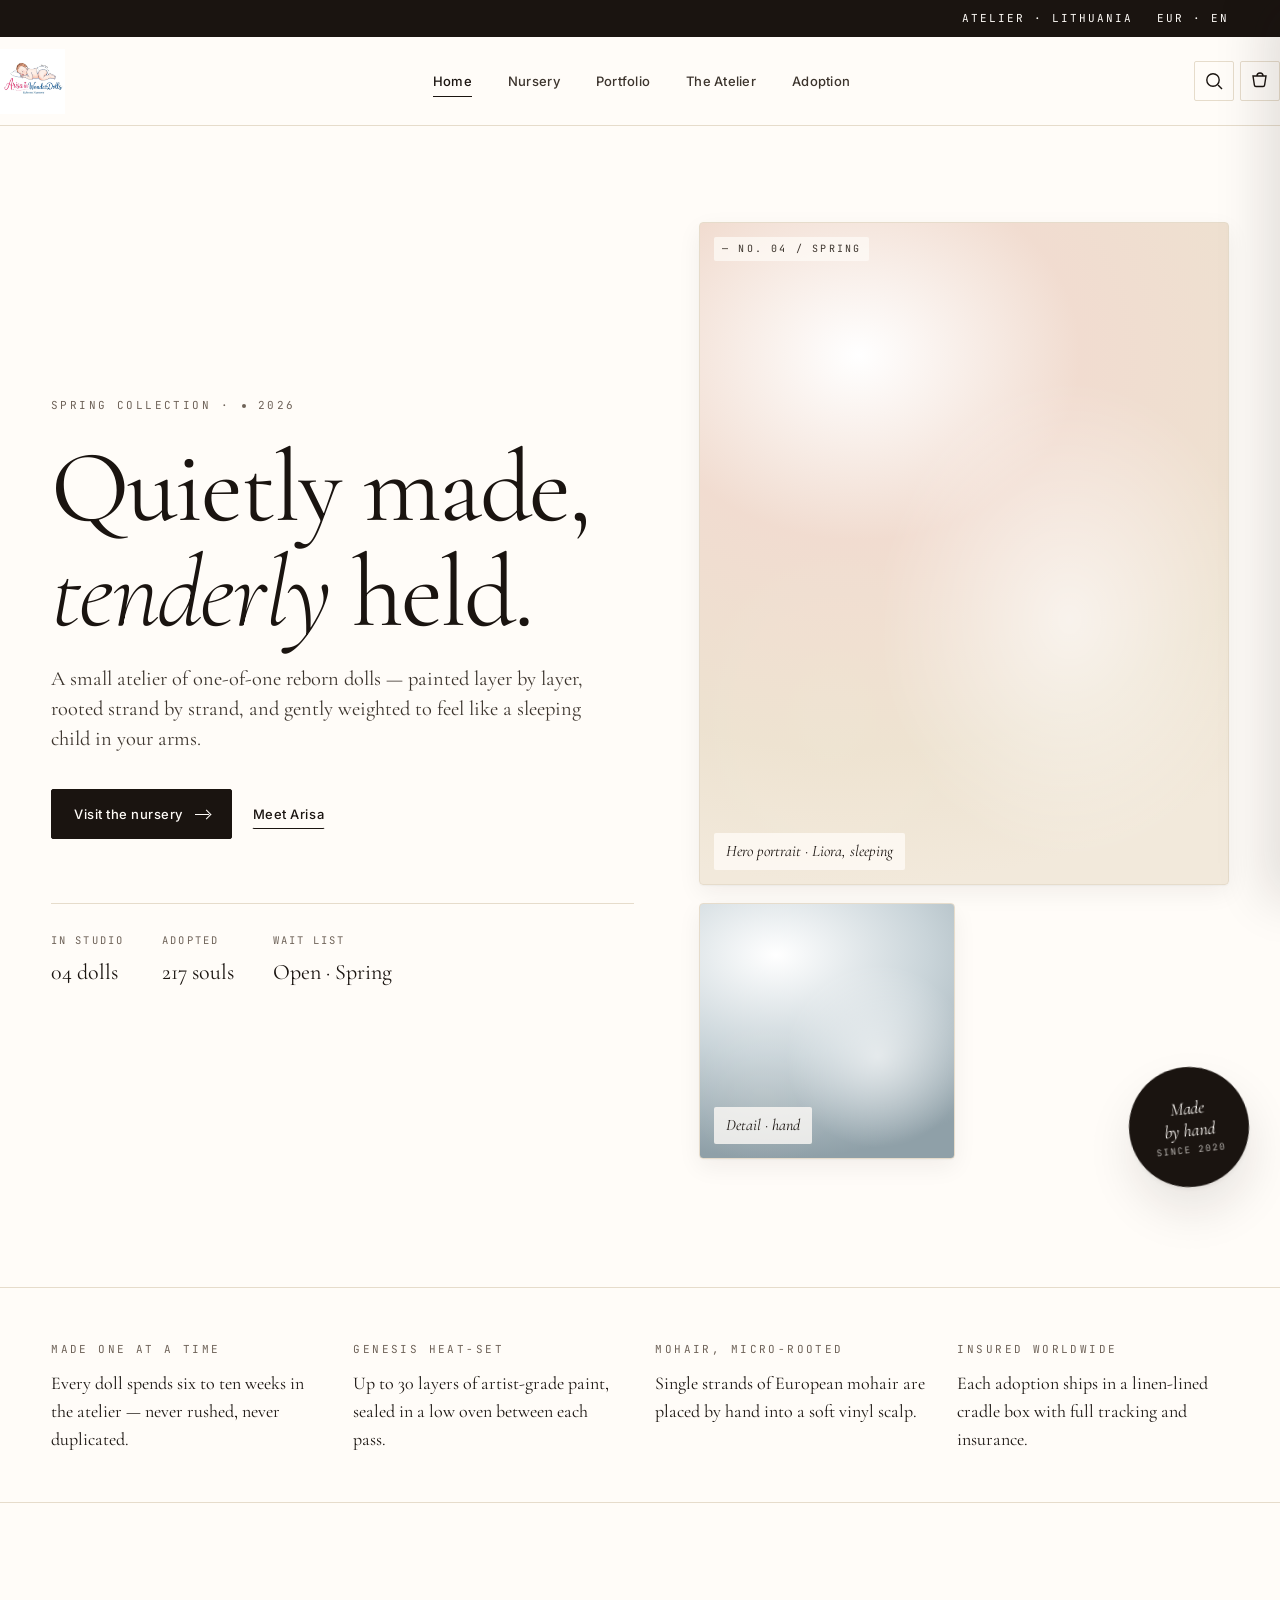
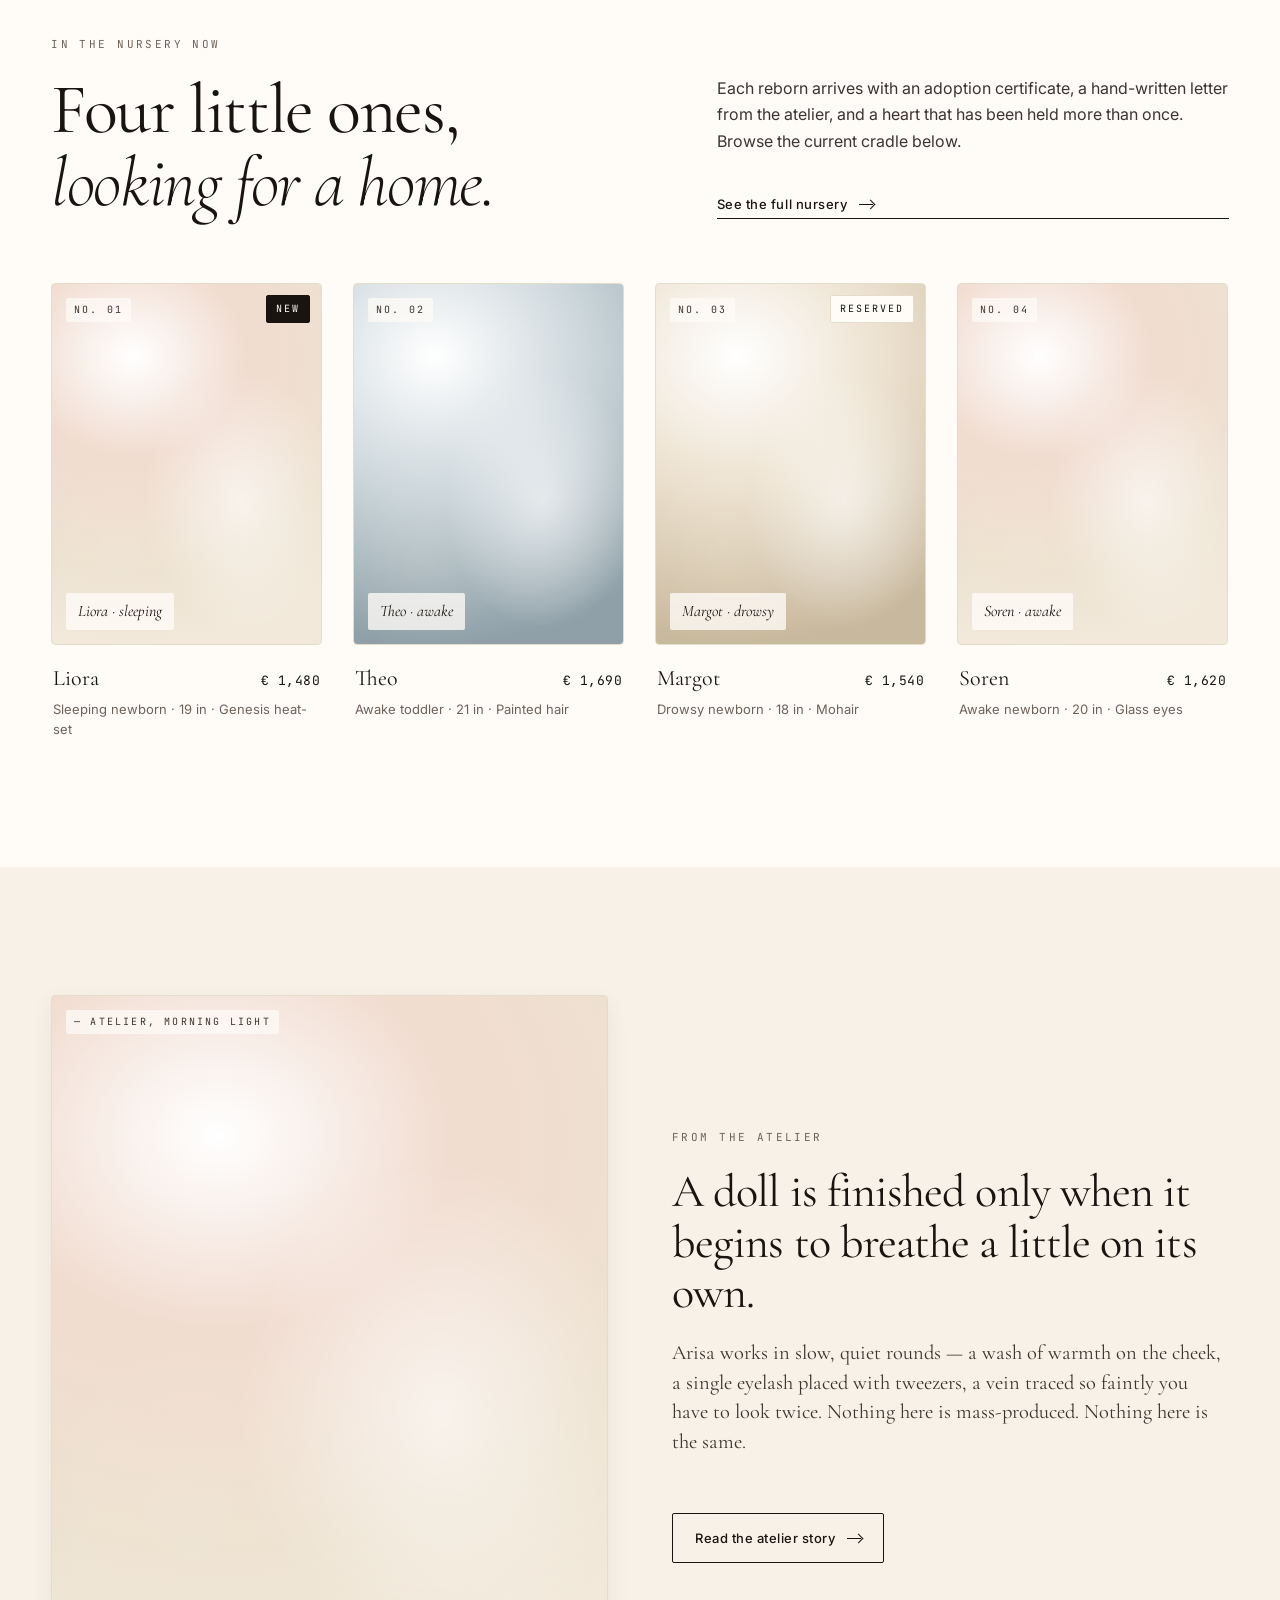
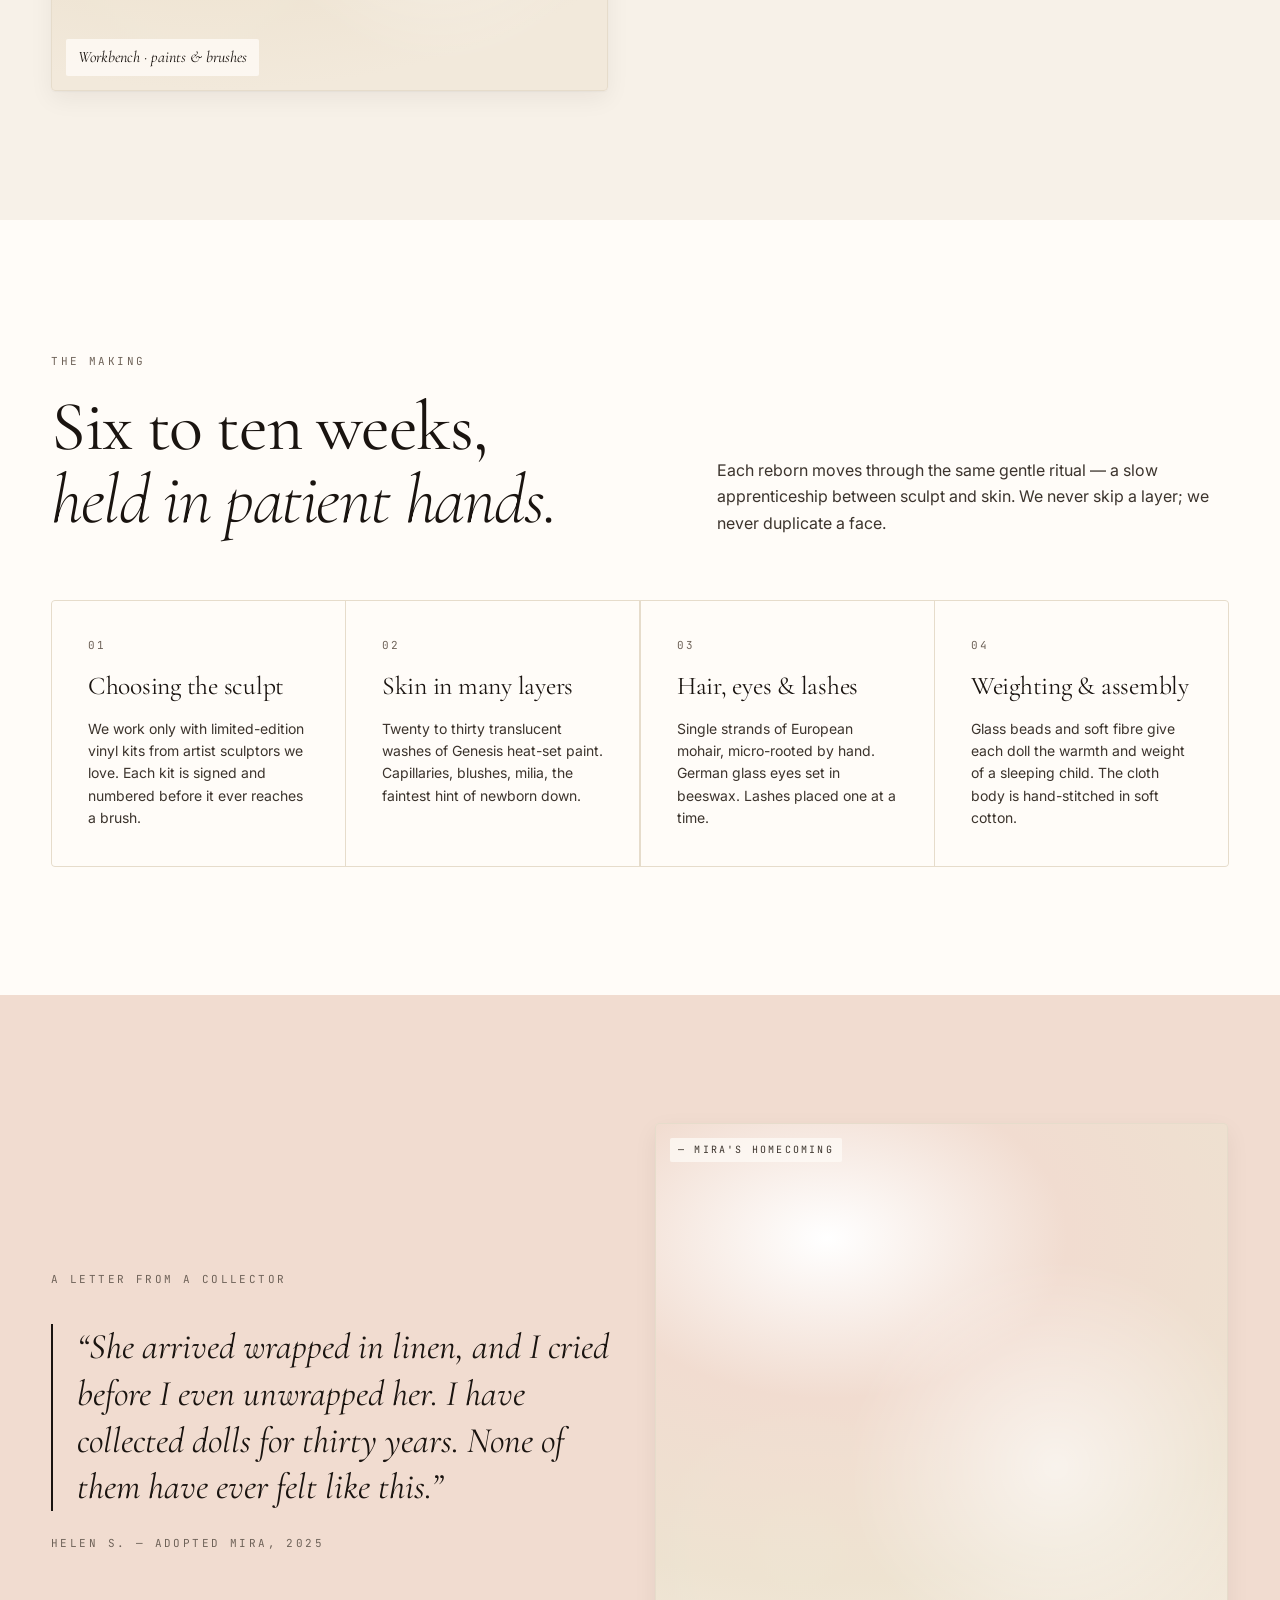
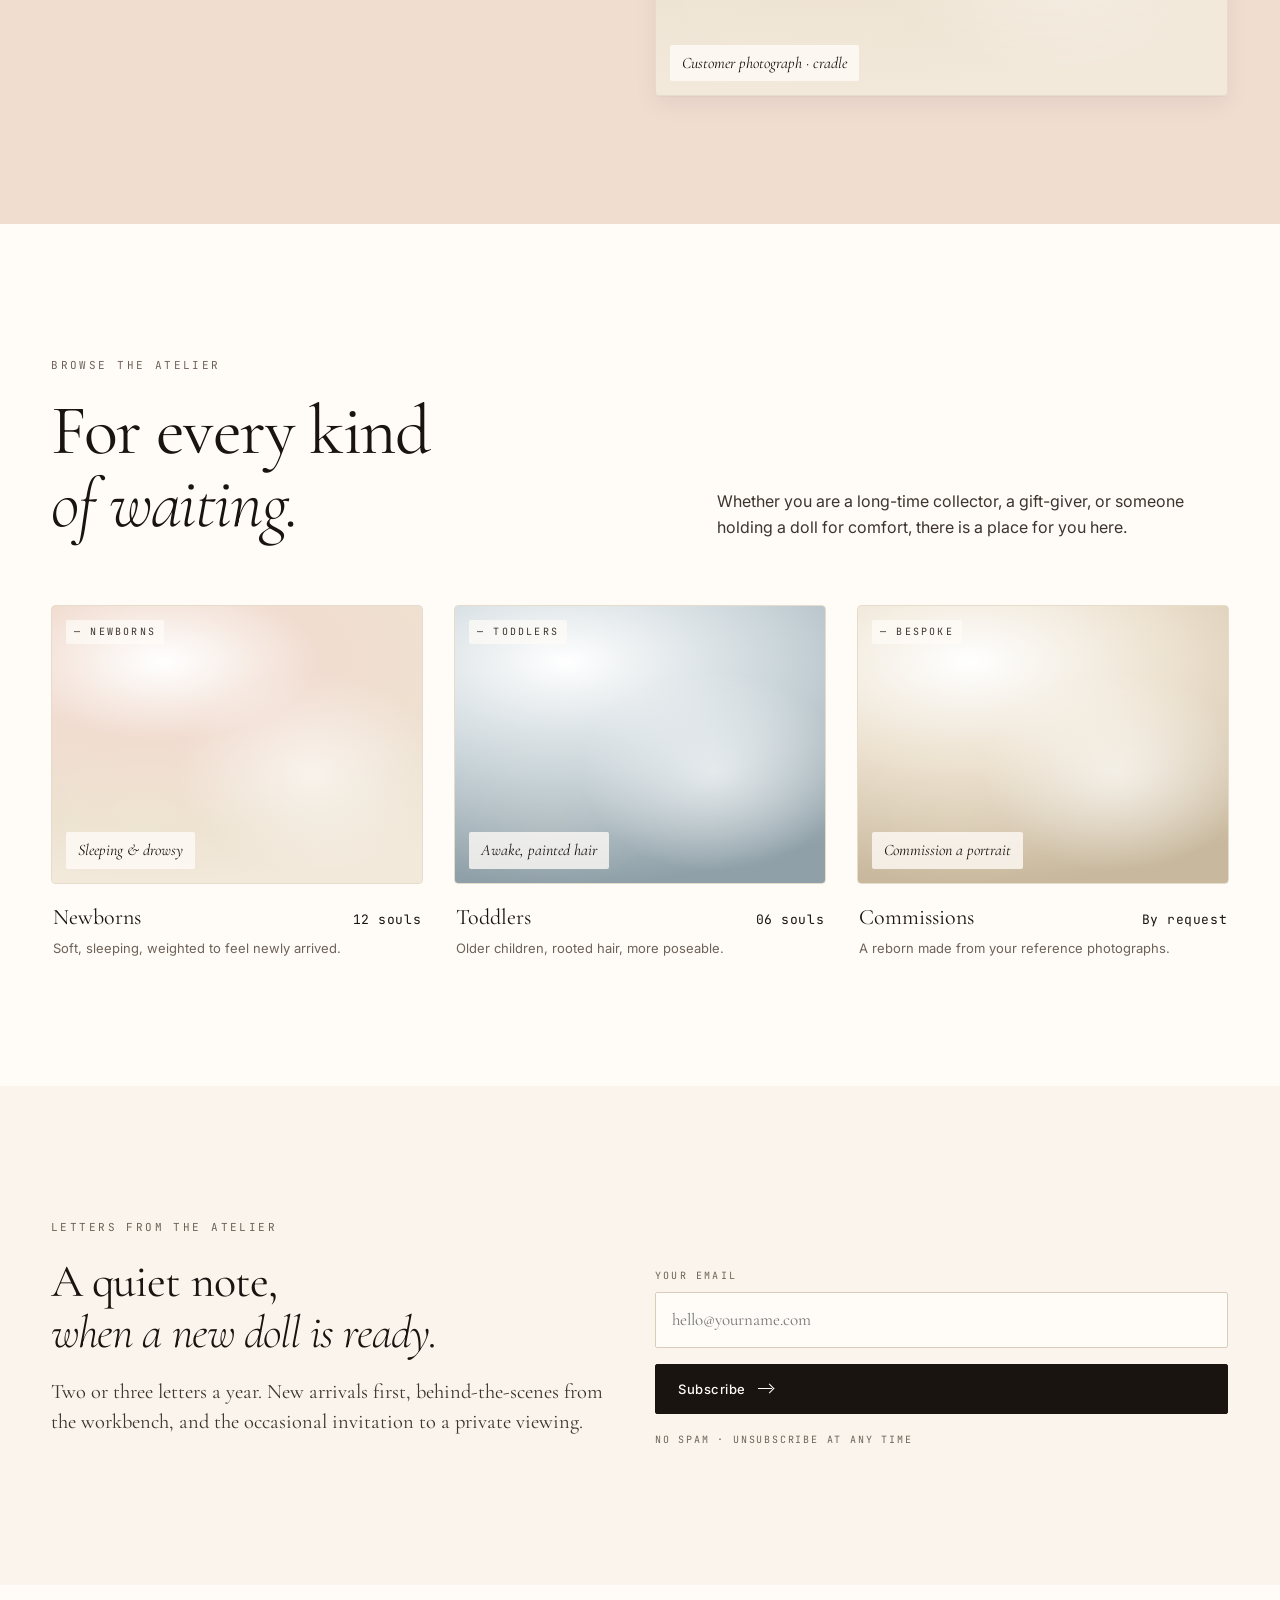
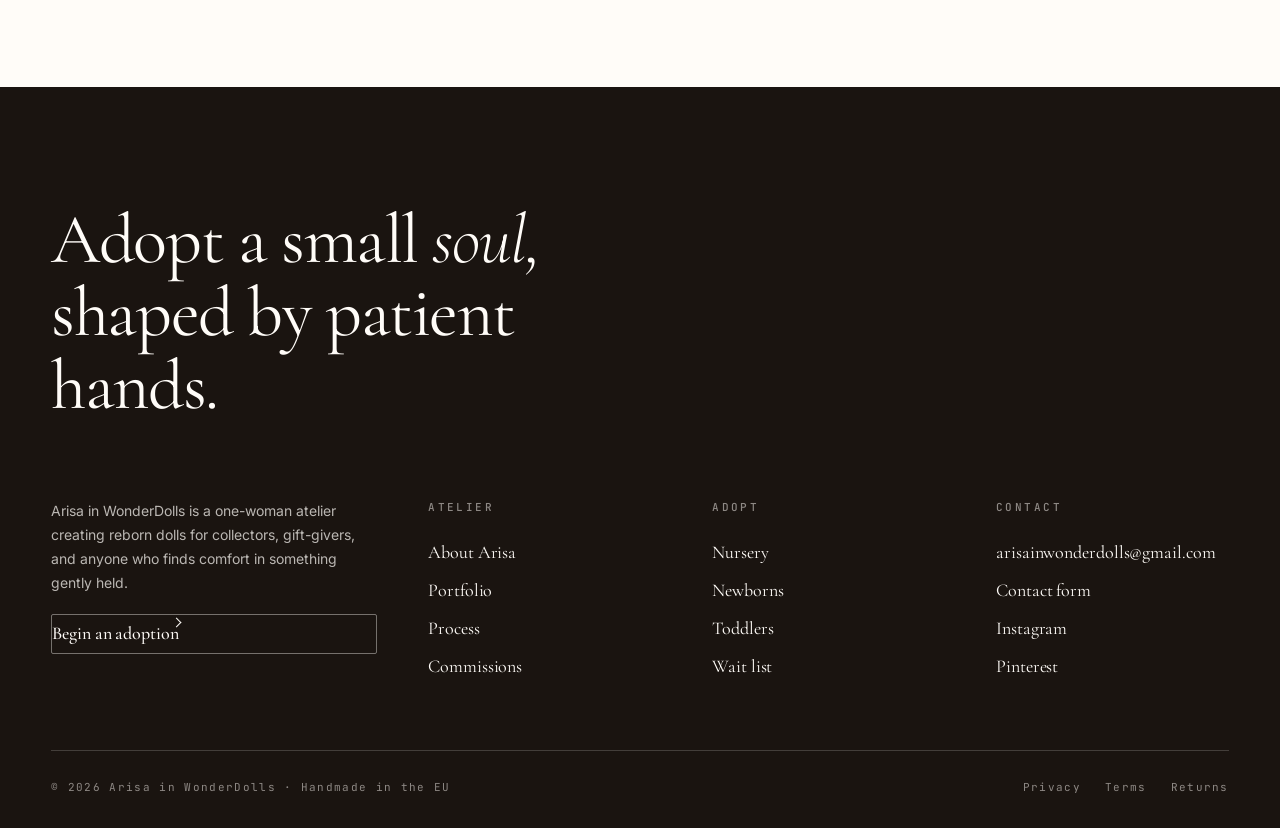
==== commit f29f1f83: "Resize header logo to 65px with breathing room CSS: - .site-header .brand-logo: 60 → 65px desktop - " ====
--- a/index.html
+++ b/index.html
@@ -55,7 +55,7 @@
 <header class="site-header">
   <div class="container nav">
     <a class="brand" href="index.html" aria-label="Arisa in WonderDolls — home">
-      <img class="brand-logo" src="assets/img/logo.jpg" alt="Arisa in WonderDolls — Reborn Nursery" width="240" height="60" />
+      <img class="brand-logo" src="assets/img/logo.jpg" alt="Arisa in WonderDolls — Reborn Nursery" width="65" height="65" />
     </a>
     <nav class="nav-links" aria-label="Primary">
       <a href="index.html" aria-current="page">Home</a>
@@ -82,7 +82,7 @@
 <!-- Mobile menu -->
 <div class="mobile-menu" aria-hidden="true">
   <div class="mobile-menu-head">
-    <span class="brand"><img class="brand-logo" src="assets/img/logo.jpg" alt="Arisa in WonderDolls" width="180" height="48" /></span>
+    <span class="brand"><img class="brand-logo" src="assets/img/logo.jpg" alt="Arisa in WonderDolls" width="52" height="52" /></span>
     <button class="icon-btn" data-menu-close aria-label="Close menu">
       <svg width="16" height="16" viewBox="0 0 16 16" fill="none"><path d="M2 2l12 12M14 2L2 14" stroke="currentColor" stroke-width="1.4"/></svg>
     </button>
--- a/assets/css/styles.css
+++ b/assets/css/styles.css
@@ -224,15 +224,19 @@
   color: var(--ink);
   line-height: 1;
 }
+.site-header .brand {
+  padding-right: 24px;
+}
 .brand-logo {
   height: 64px;
   width: auto;
   display: block;
   flex-shrink: 0;
+  object-fit: contain;
 }
 .brand-logo--small { height: 44px; }
-.site-header .brand-logo { height: 60px; }
-.mobile-menu-head .brand-logo { height: 48px; }
+.site-header .brand-logo { height: 65px; }
+.mobile-menu-head .brand-logo { height: 52px; }
 .site-footer .brand-logo {
   height: 80px;
   filter: brightness(0) invert(1);
@@ -1212,8 +1216,9 @@
 @media (max-width: 720px) {
   .nav-links { display: none; }
   .hide-desktop { display: inline-flex; }
-  .nav { min-height: 72px; }
-  .site-header .brand-logo { height: 48px; }
+  .nav { min-height: 76px; }
+  .site-header .brand { padding-right: 12px; }
+  .site-header .brand-logo { height: 56px; }
   .topbar .meta { display: none; }
   .grid-4, .grid-3, .grid-2 { grid-template-columns: 1fr; }
   .footer-grid { grid-template-columns: 1fr; gap: 32px; }
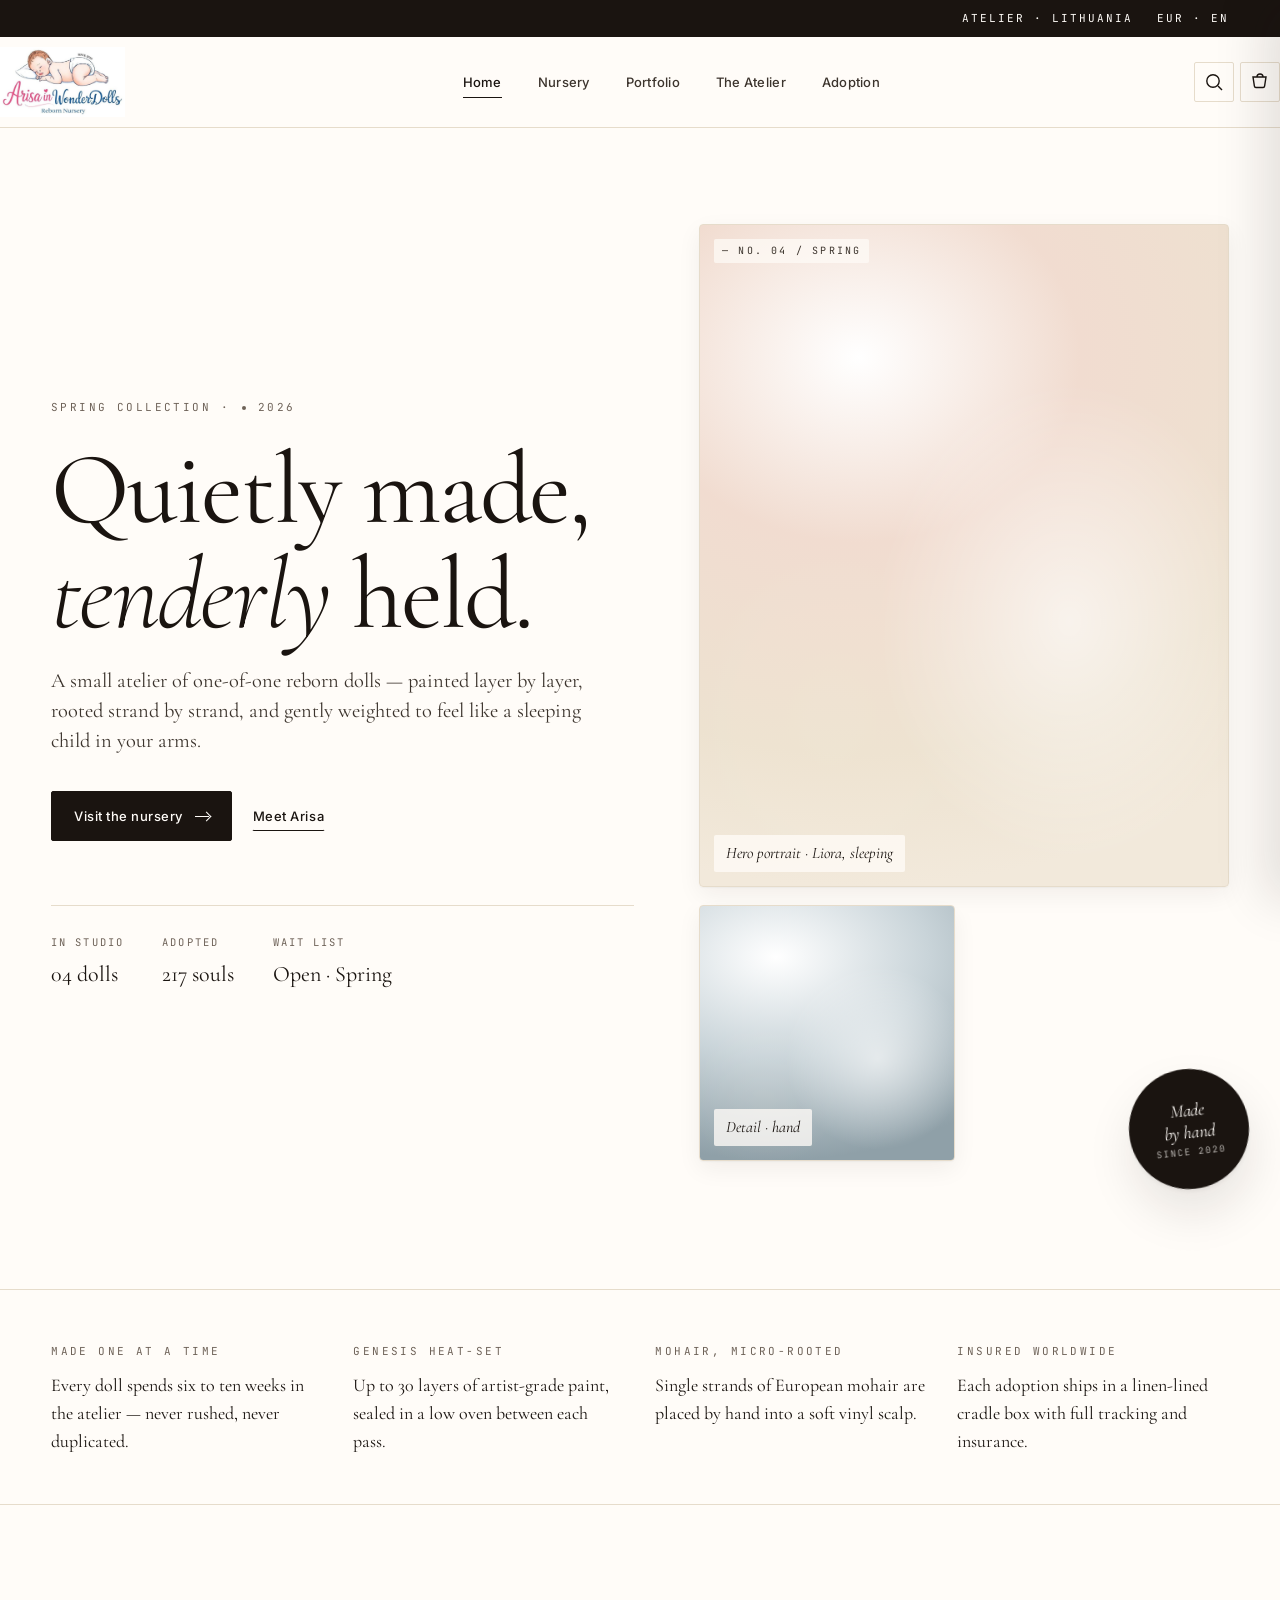
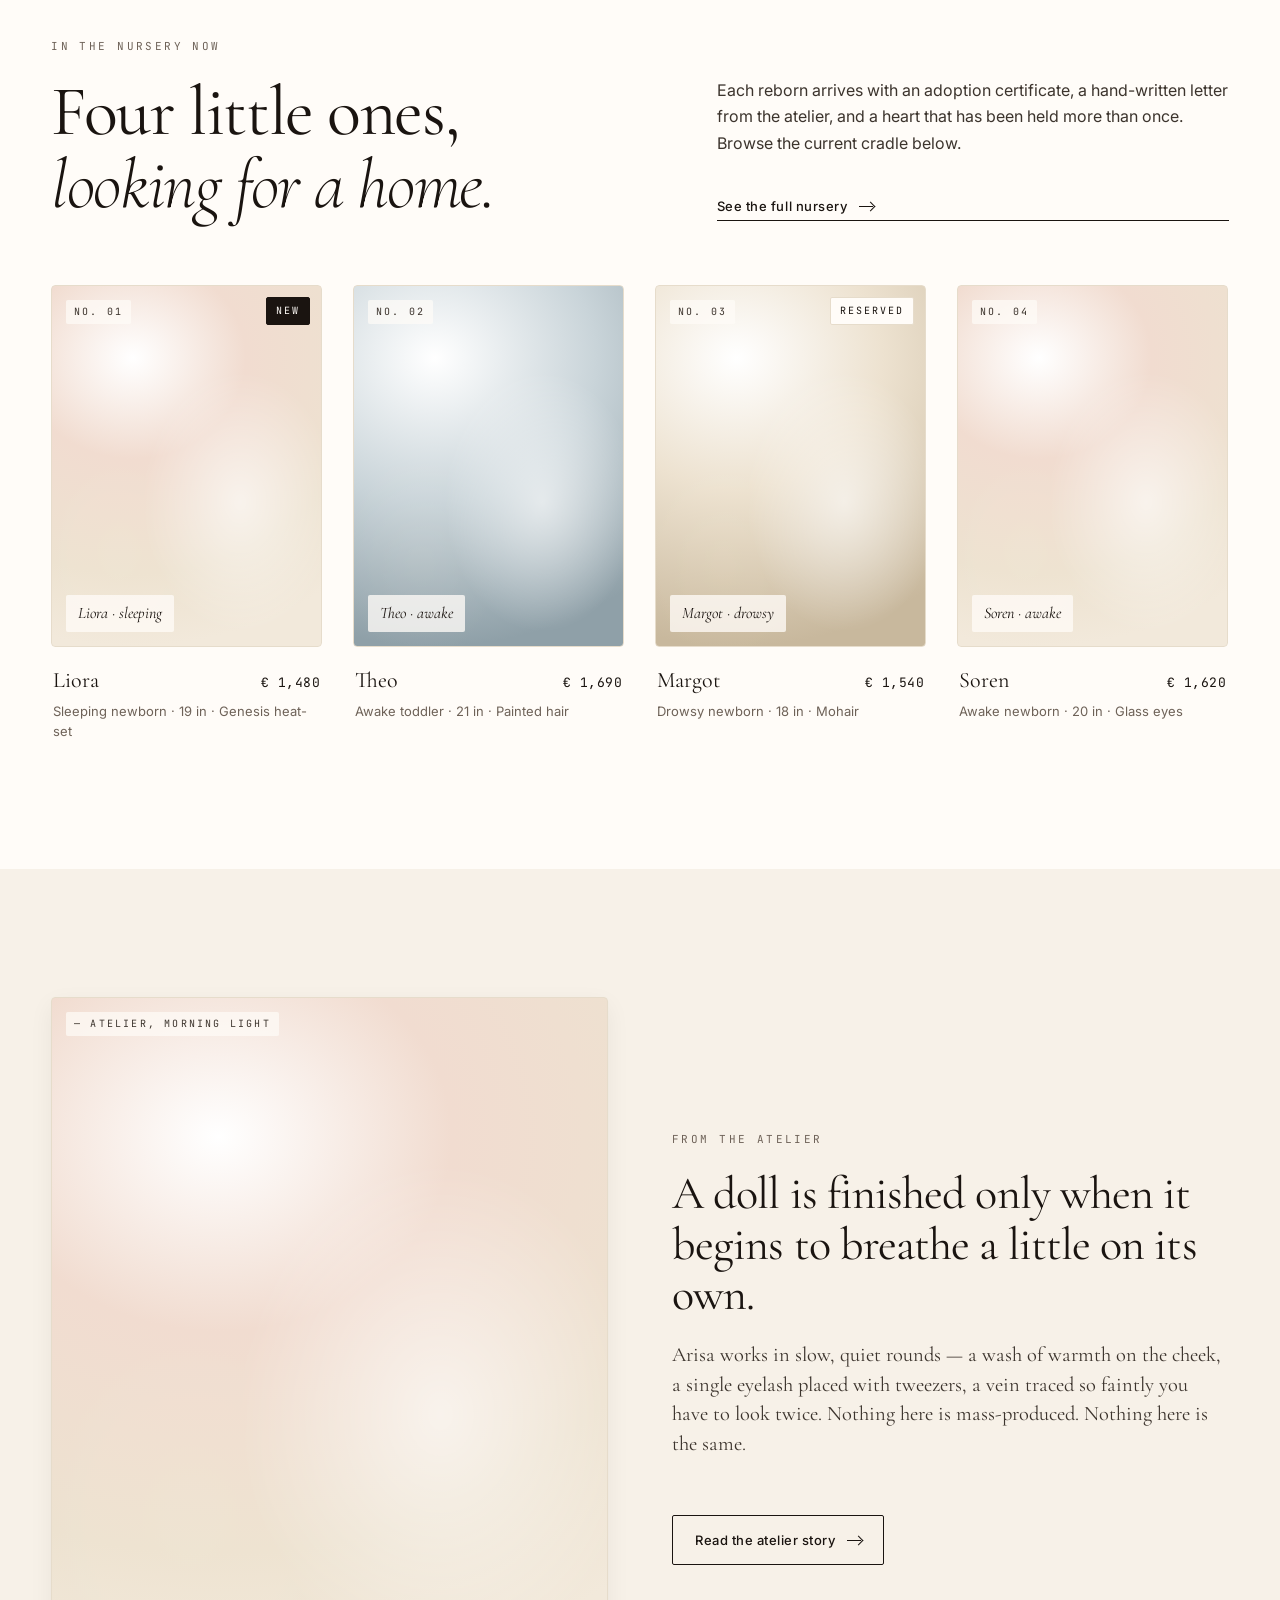
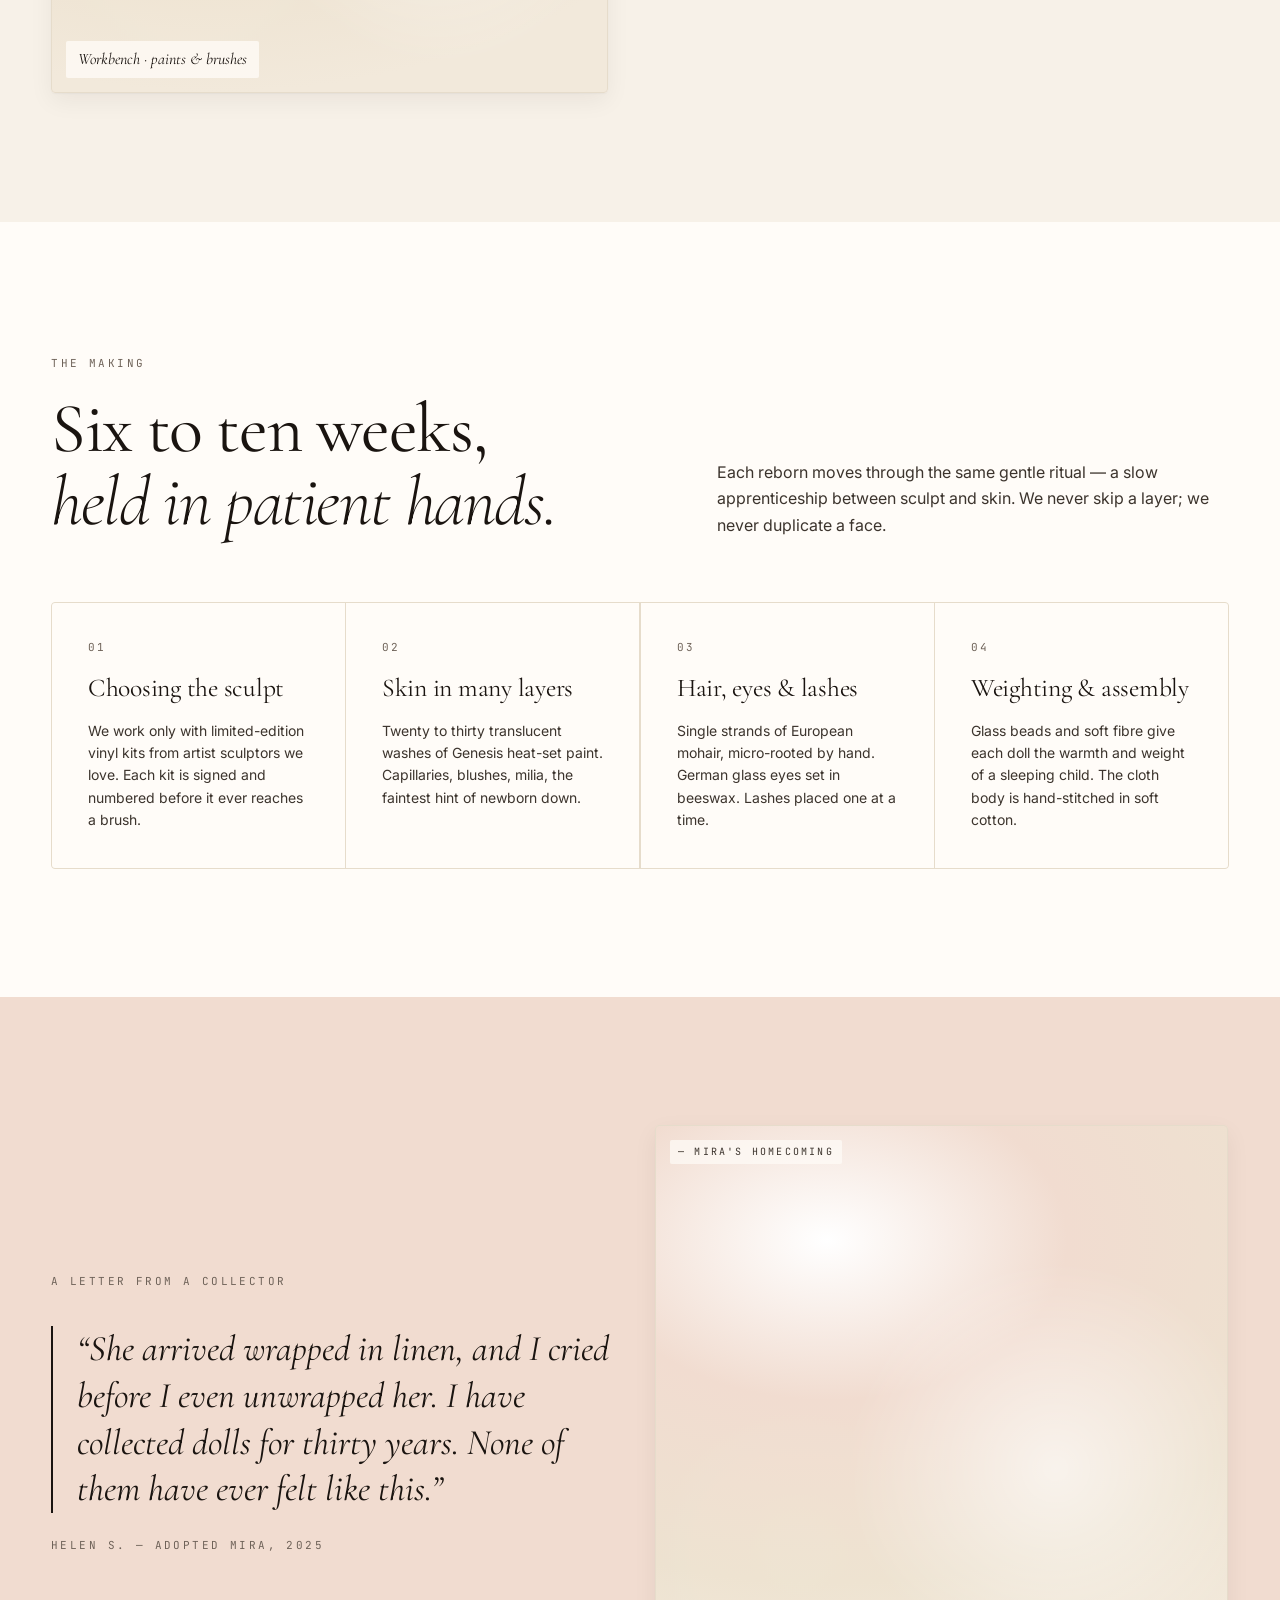
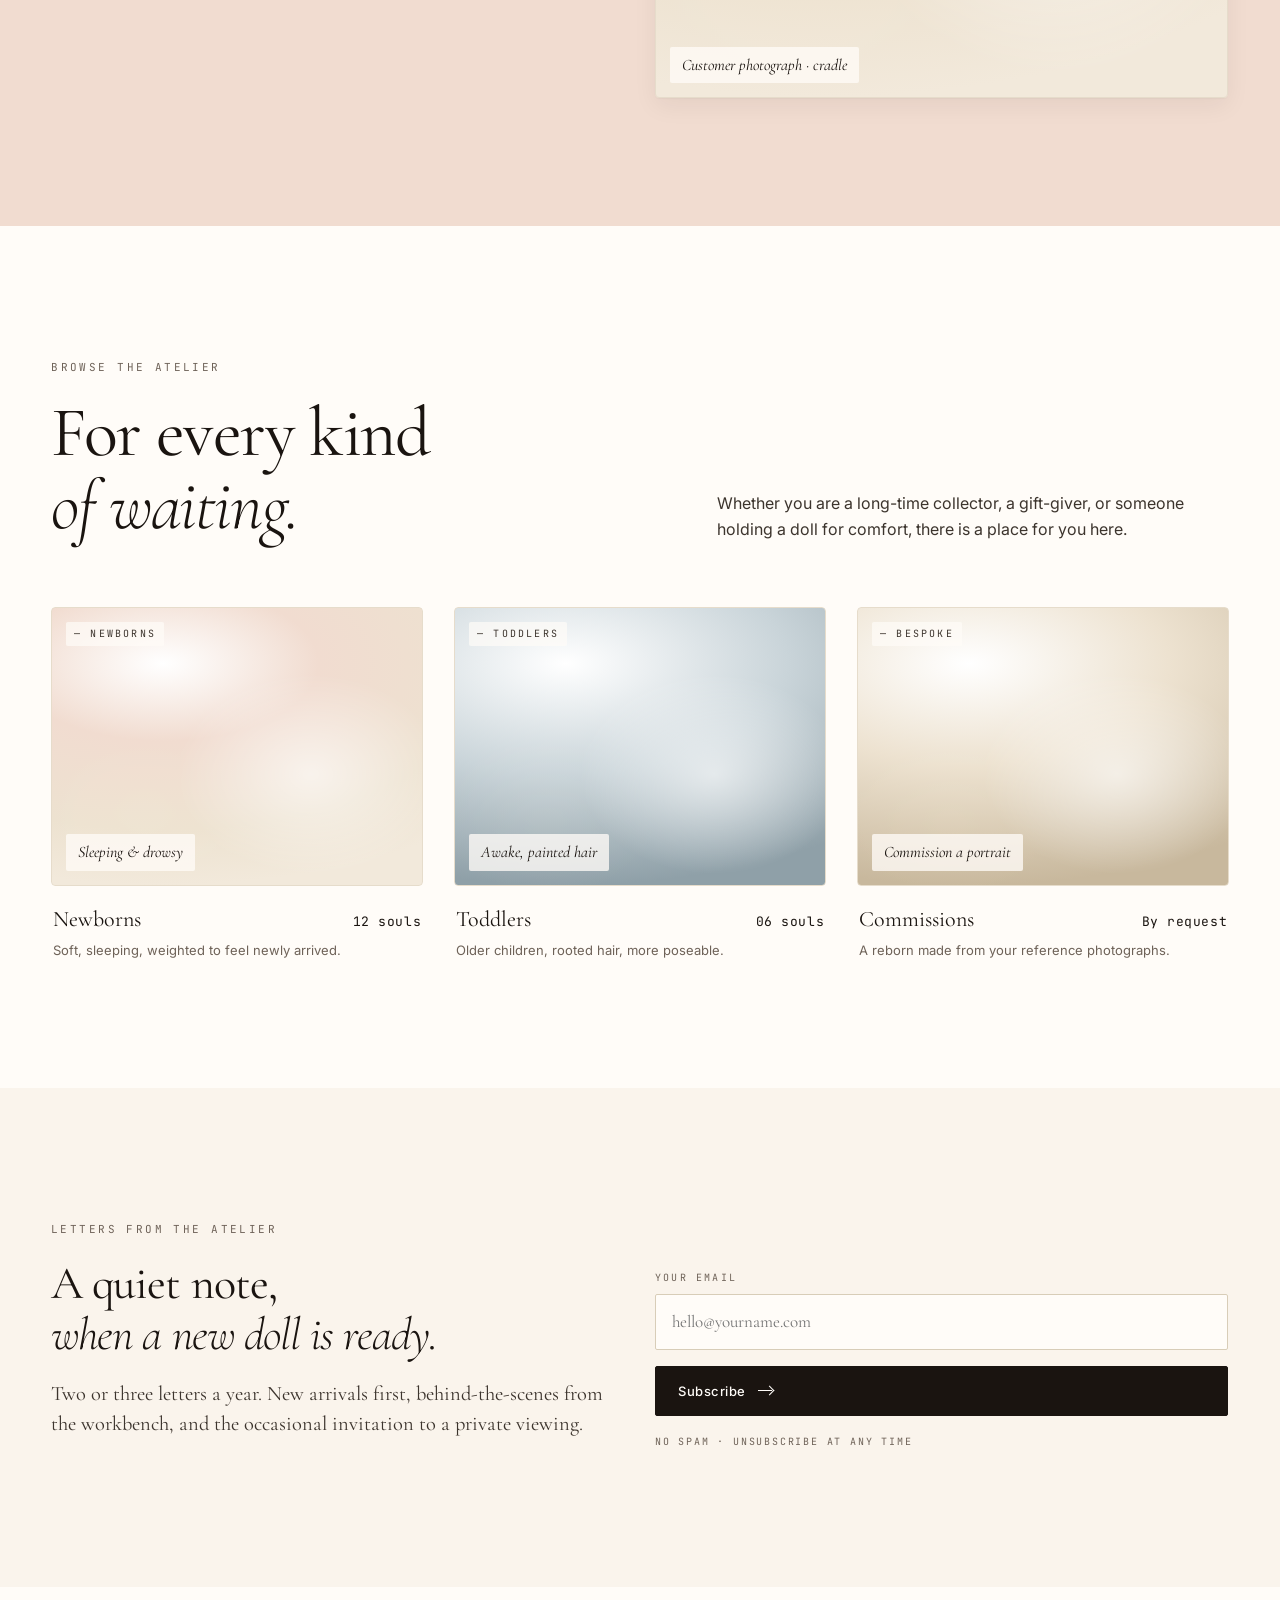
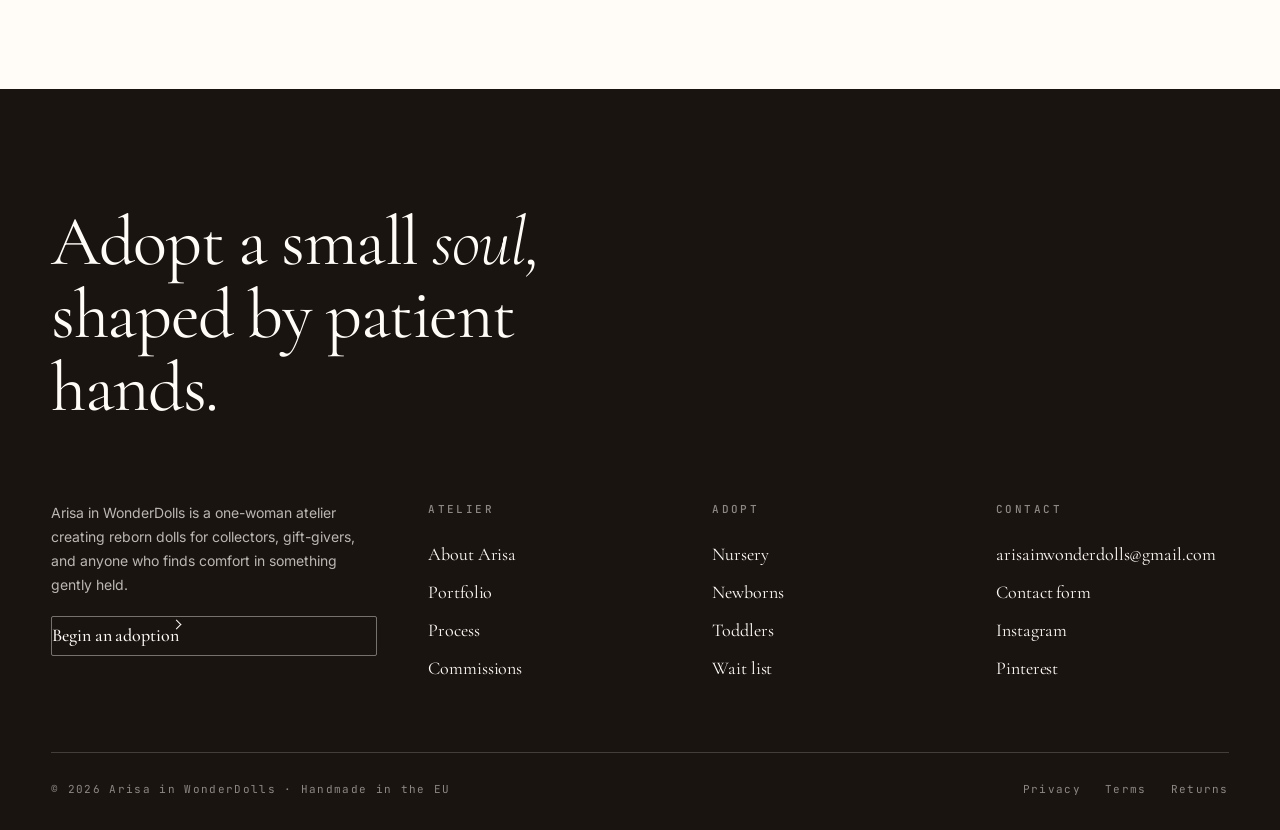
==== commit a7d0cd95: "Trim logo whitespace and bump display size Real fix: original logo was 1024×1024 with massive white " ====
--- a/index.html
+++ b/index.html
@@ -7,13 +7,13 @@
 <meta name="description" content="A small atelier in Europe quietly making lifelike, hand-painted reborn dolls for collectors, gift-givers, and anyone who has waited a long time to hold something tender." />
 <meta name="theme-color" content="#FFFCF8" />
 <link rel="icon" href="assets/favicon.svg" type="image/svg+xml" />
-<link rel="alternate icon" href="assets/img/logo.jpg" type="image/jpeg" />
-<link rel="apple-touch-icon" href="assets/img/logo.jpg" />
+<link rel="alternate icon" href="assets/img/logo.jpg?v=2" type="image/jpeg" />
+<link rel="apple-touch-icon" href="assets/img/logo.jpg?v=2" />
 <link rel="canonical" href="https://arisainwonderdolls.com/" />
 <meta property="og:type" content="website" />
 <meta property="og:title" content="Arisa in WonderDolls — Handmade Reborn Dolls" />
 <meta property="og:description" content="A quiet atelier of one-of-one reborn dolls. Painted, rooted, and weighted entirely by hand." />
-<meta property="og:image" content="assets/img/logo.jpg" />
+<meta property="og:image" content="assets/img/logo.jpg?v=2" />
 <meta property="og:url" content="https://arisainwonderdolls.com/" />
 <meta name="twitter:card" content="summary_large_image" />
 <link rel="preconnect" href="https://fonts.googleapis.com" />
@@ -55,7 +55,7 @@
 <header class="site-header">
   <div class="container nav">
     <a class="brand" href="index.html" aria-label="Arisa in WonderDolls — home">
-      <img class="brand-logo" src="assets/img/logo.jpg" alt="Arisa in WonderDolls — Reborn Nursery" width="65" height="65" />
+      <img class="brand-logo" src="assets/img/logo.jpg?v=2" alt="Arisa in WonderDolls — Reborn Nursery" width="125" height="70" />
     </a>
     <nav class="nav-links" aria-label="Primary">
       <a href="index.html" aria-current="page">Home</a>
@@ -82,7 +82,7 @@
 <!-- Mobile menu -->
 <div class="mobile-menu" aria-hidden="true">
   <div class="mobile-menu-head">
-    <span class="brand"><img class="brand-logo" src="assets/img/logo.jpg" alt="Arisa in WonderDolls" width="52" height="52" /></span>
+    <span class="brand"><img class="brand-logo" src="assets/img/logo.jpg?v=2" alt="Arisa in WonderDolls" width="100" height="56" /></span>
     <button class="icon-btn" data-menu-close aria-label="Close menu">
       <svg width="16" height="16" viewBox="0 0 16 16" fill="none"><path d="M2 2l12 12M14 2L2 14" stroke="currentColor" stroke-width="1.4"/></svg>
     </button>
--- a/assets/css/styles.css
+++ b/assets/css/styles.css
@@ -214,7 +214,7 @@
   align-items: center;
   justify-content: space-between;
   gap: 24px;
-  min-height: 88px;
+  min-height: 90px;
   padding: 8px 0;
 }
 .brand {
@@ -235,8 +235,8 @@
   object-fit: contain;
 }
 .brand-logo--small { height: 44px; }
-.site-header .brand-logo { height: 65px; }
-.mobile-menu-head .brand-logo { height: 52px; }
+.site-header .brand-logo { height: 70px; }
+.mobile-menu-head .brand-logo { height: 56px; }
 .site-footer .brand-logo {
   height: 80px;
   filter: brightness(0) invert(1);
@@ -1216,9 +1216,9 @@
 @media (max-width: 720px) {
   .nav-links { display: none; }
   .hide-desktop { display: inline-flex; }
-  .nav { min-height: 76px; }
+  .nav { min-height: 80px; }
   .site-header .brand { padding-right: 12px; }
-  .site-header .brand-logo { height: 56px; }
+  .site-header .brand-logo { height: 60px; }
   .topbar .meta { display: none; }
   .grid-4, .grid-3, .grid-2 { grid-template-columns: 1fr; }
   .footer-grid { grid-template-columns: 1fr; gap: 32px; }
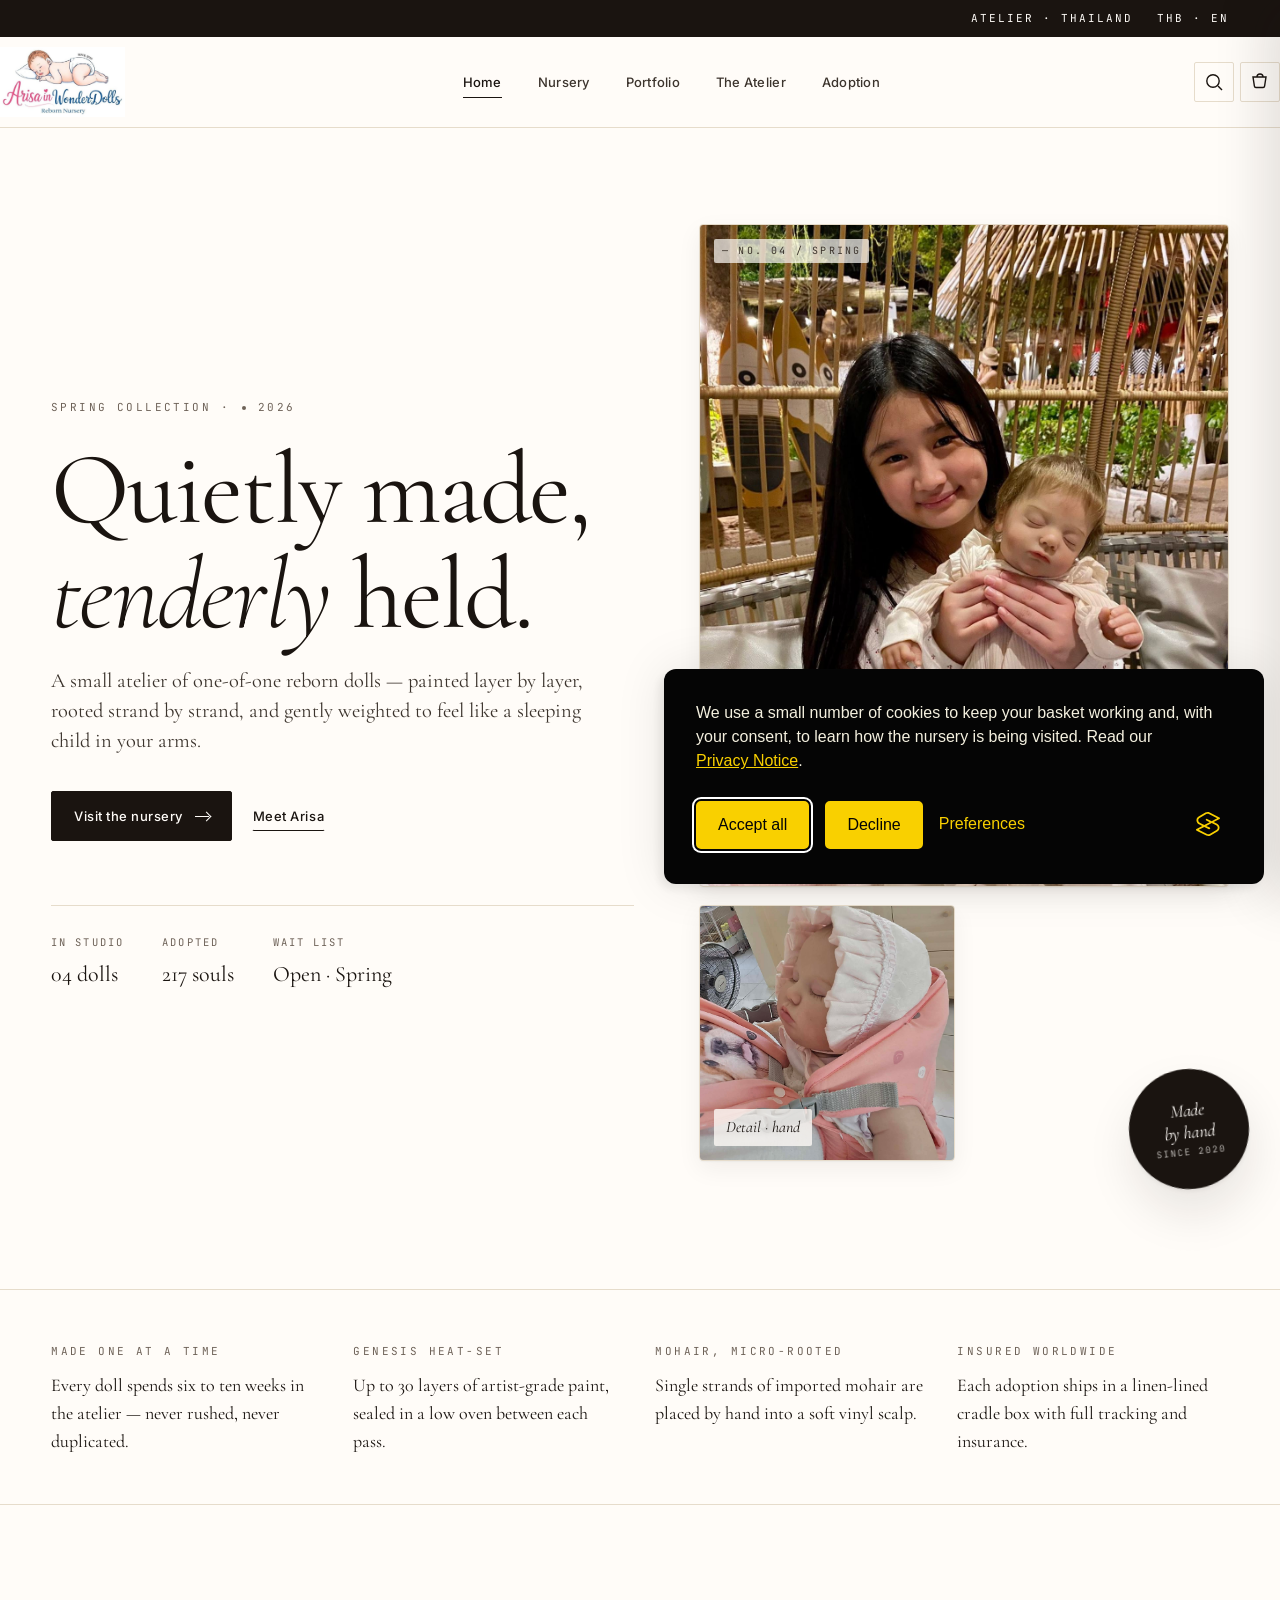
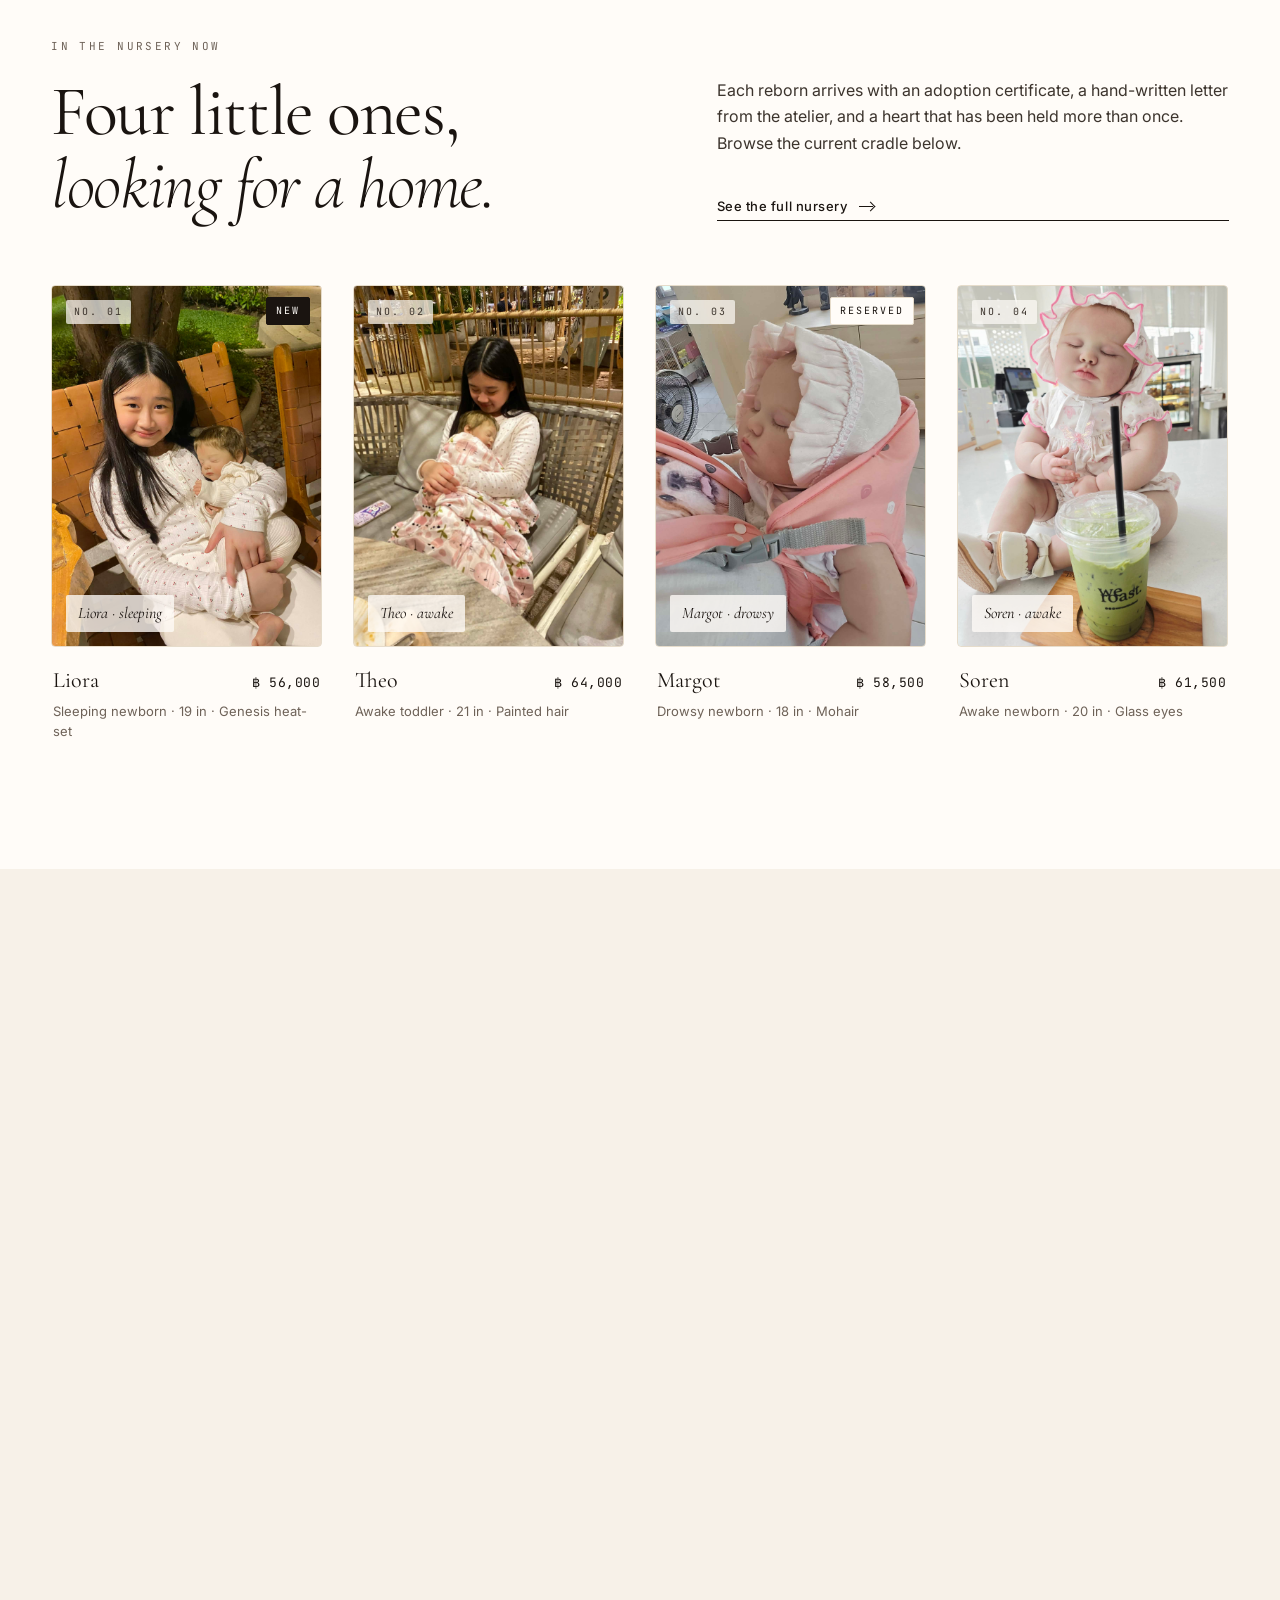
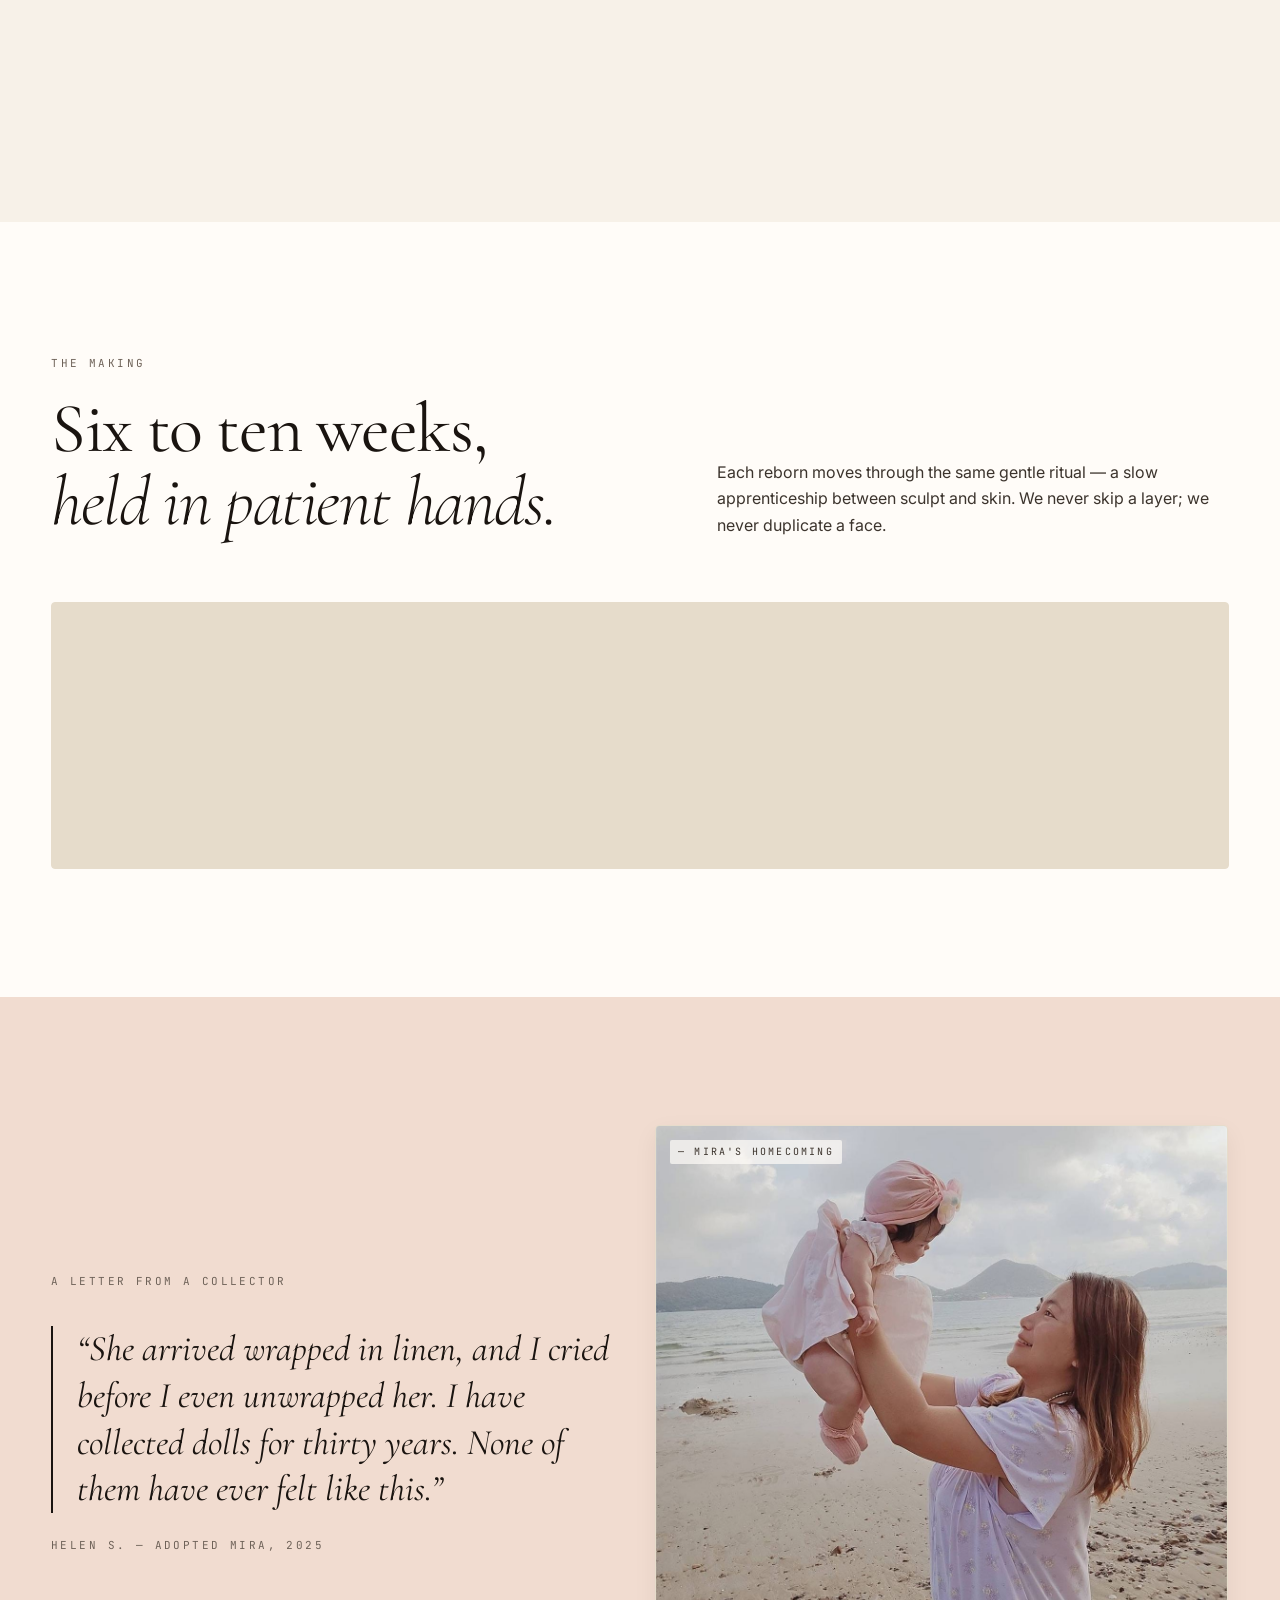
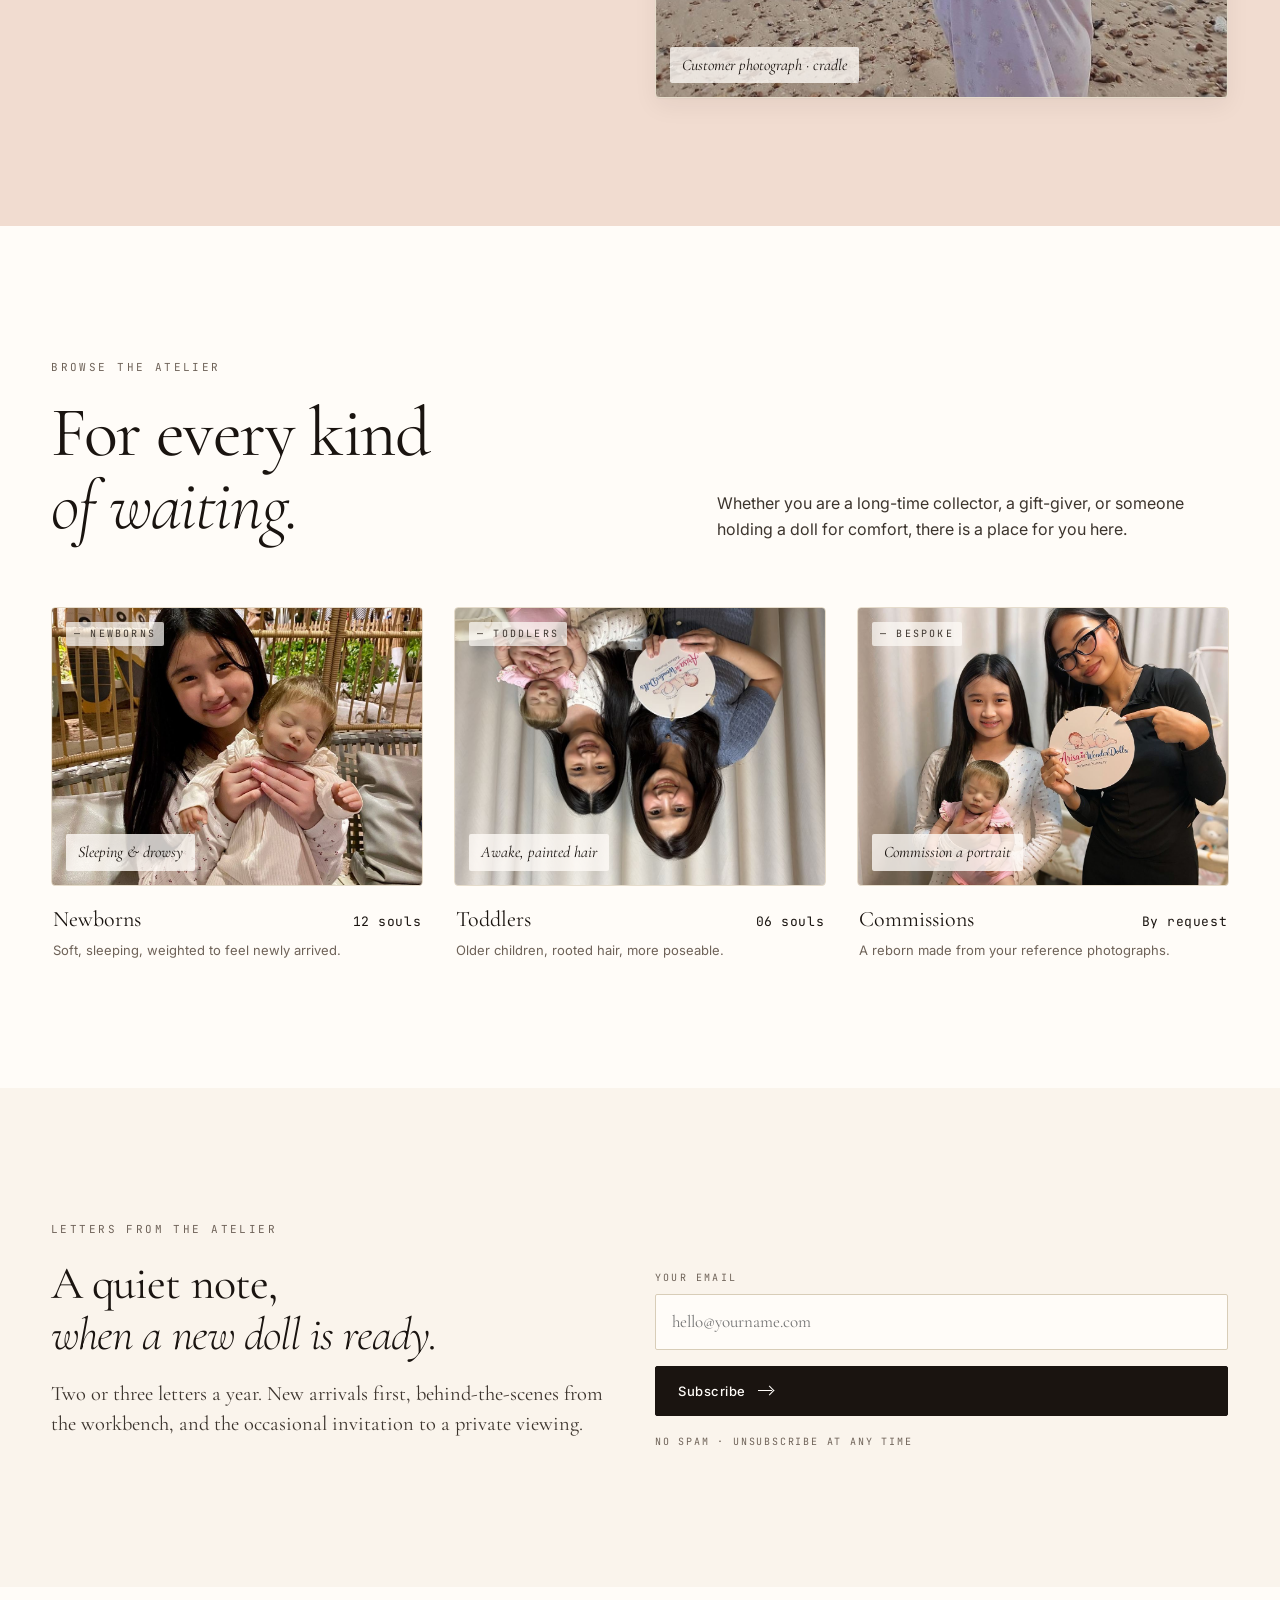
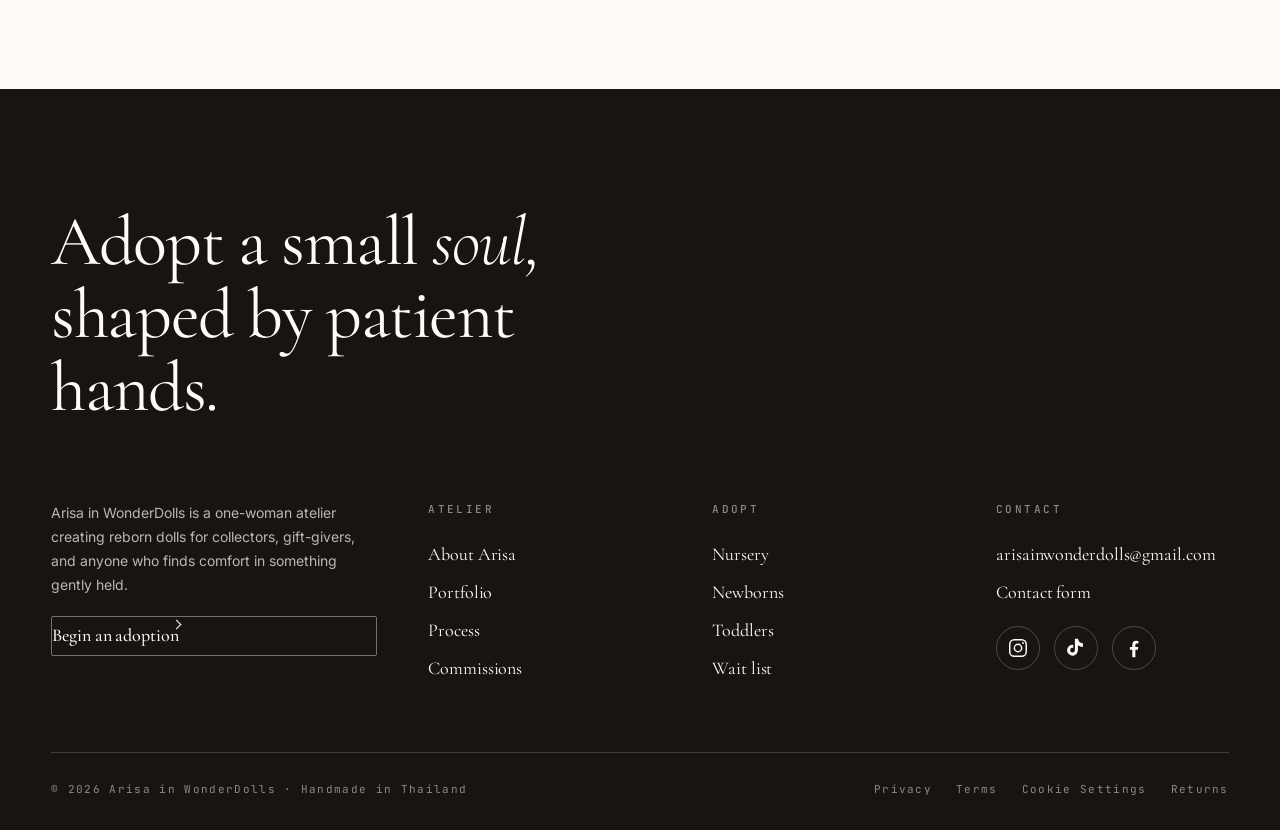
==== commit 311d8c62: "feat: add cookie consent, FAB buttons, photos, TH locale Sessions #3 + #4 worth of work bundled (no " ====
--- a/index.html
+++ b/index.html
@@ -1,4 +1,4 @@
-<!doctype html>
+﻿<!doctype html>
 <html lang="en">
 <head>
 <meta charset="utf-8" />
@@ -18,23 +18,40 @@
 <meta name="twitter:card" content="summary_large_image" />
 <link rel="preconnect" href="https://fonts.googleapis.com" />
 <link rel="preconnect" href="https://fonts.gstatic.com" crossorigin />
-<link rel="stylesheet" href="assets/css/styles.css" />
+<link rel="stylesheet" href="assets/css/styles.css?v=3" />
 <script type="application/ld+json">
 {
   "@context": "https://schema.org",
   "@type": "Store",
   "name": "Arisa in WonderDolls",
-  "description": "Handmade reborn dolls, made one at a time in a small European atelier.",
+  "description": "Handmade reborn dolls, made one at a time in a small Thai atelier.",
   "url": "https://arisainwonderdolls.com/",
   "image": "https://arisainwonderdolls.com/assets/img/logo.jpg",
   "logo": "https://arisainwonderdolls.com/assets/img/logo.jpg",
   "email": "arisainwonderdolls@gmail.com",
-  "priceRange": "€€€",
+  "priceRange": "฿฿฿",
   "foundingDate": "2020",
   "founder": { "@type": "Person", "name": "Arisa" },
-  "address": { "@type": "PostalAddress", "addressCountry": "EU" }
+  "address": { "@type": "PostalAddress", "addressCountry": "TH" }
 }
 </script>
+<!-- Google Consent Mode V2 — default deny; updated by Silktide consent manager -->
+<script>
+window.dataLayer = window.dataLayer || [];
+function gtag(){dataLayer.push(arguments);}
+gtag('consent', 'default', {
+  analytics_storage: 'denied',
+  ad_storage: 'denied',
+  ad_user_data: 'denied',
+  ad_personalization: 'denied',
+  wait_for_update: 500
+});
+</script>
+<!-- TODO: replace G-XXXXXXXXXX with Arisa's GA4 measurement ID when available -->
+<!--
+<script async src="https://www.googletagmanager.com/gtag/js?id=G-XXXXXXXXXX"></script>
+<script>gtag('js', new Date());gtag('config', 'G-XXXXXXXXXX');</script>
+-->
 </head>
 <body data-screen-label="01 Home">
 
@@ -45,8 +62,8 @@
       <span>Worldwide insured shipping &nbsp;·&nbsp; Each doll is one-of-one &nbsp;·&nbsp; Adoption certificate included &nbsp;·&nbsp; Hand-painted in Genesis heat-set &nbsp;·&nbsp; Worldwide insured shipping &nbsp;·&nbsp; Each doll is one-of-one &nbsp;·&nbsp; Adoption certificate included &nbsp;·&nbsp; Hand-painted in Genesis heat-set &nbsp;·&nbsp;</span>
     </div>
     <div class="meta">
-      <span>Atelier · Lithuania</span>
-      <span>EUR · EN</span>
+      <span>Atelier · Thailand</span>
+      <span>THB · EN</span>
     </div>
   </div>
 </div>
@@ -131,11 +148,11 @@
       </div>
     </div>
     <div class="hero-stack reveal">
-      <div class="imgph main">
+      <div class="imgph main has-photo" style="background-image:url('assets/img/testimonials/customer-girl-cafe.jpg?v=1')">
         <span class="corner">— No. 04 / Spring</span>
         <span class="label">Hero portrait · Liora, sleeping</span>
       </div>
-      <div class="imgph sub blue">
+      <div class="imgph sub has-photo" style="background-image:url('assets/img/products/reborn-carrier.jpg?v=1')">
         <span class="label">Detail · hand</span>
       </div>
       <div class="badge" aria-hidden="true">
@@ -162,7 +179,7 @@
       </div>
       <div>
         <div class="eyebrow mb-s">Mohair, micro-rooted</div>
-        <p style="font-family:var(--serif); font-size:18px; color:var(--ink); margin:0;">Single strands of European mohair are placed by hand into a soft vinyl scalp.</p>
+        <p style="font-family:var(--serif); font-size:18px; color:var(--ink); margin:0;">Single strands of imported mohair are placed by hand into a soft vinyl scalp.</p>
       </div>
       <div>
         <div class="eyebrow mb-s">Insured worldwide</div>
@@ -191,7 +208,7 @@
     <div class="grid grid-4">
       <a class="product-card reveal" href="product.html">
         <div class="frame">
-          <div class="imgph ar-tall">
+          <div class="imgph ar-tall has-photo" style="background-image:url('assets/img/products/reborn-matcha-cafe.jpg?v=1')">
             <span class="corner">No. 01</span>
             <span class="label">Liora · sleeping</span>
           </div>
@@ -199,7 +216,7 @@
           <div class="quick">
             <button class="btn btn-primary"
               data-add-to-cart
-              data-product='{"id":"liora","name":"Liora","subtitle":"Sleeping newborn · 19in","price":1480,"placeholder":"Liora · sleeping"}'>
+              data-product='{"id":"liora","name":"Liora","subtitle":"Sleeping newborn · 19in","price":56000,"placeholder":"Liora · sleeping"}'>
               Reserve <span class="arrow"></span>
             </button>
           </div>
@@ -207,7 +224,7 @@
         <div class="body">
           <div class="meta-row">
             <span class="name">Liora</span>
-            <span class="price">€ 1,480</span>
+            <span class="price">฿ 56,000</span>
           </div>
           <span class="sub">Sleeping newborn · 19 in · Genesis heat-set</span>
         </div>
@@ -215,14 +232,14 @@
 
       <a class="product-card reveal" href="product.html">
         <div class="frame">
-          <div class="imgph ar-tall blue">
+          <div class="imgph ar-tall has-photo" style="background-image:url('assets/img/products/reborn-toddler-studio.jpg?v=1')">
             <span class="corner">No. 02</span>
             <span class="label">Theo · awake</span>
           </div>
           <div class="quick">
             <button class="btn btn-primary"
               data-add-to-cart
-              data-product='{"id":"theo","name":"Theo","subtitle":"Awake toddler · 21in","price":1690,"tone":"blue","placeholder":"Theo · awake"}'>
+              data-product='{"id":"theo","name":"Theo","subtitle":"Awake toddler · 21in","price":64000,"tone":"blue","placeholder":"Theo · awake"}'>
               Reserve <span class="arrow"></span>
             </button>
           </div>
@@ -230,7 +247,7 @@
         <div class="body">
           <div class="meta-row">
             <span class="name">Theo</span>
-            <span class="price">€ 1,690</span>
+            <span class="price">฿ 64,000</span>
           </div>
           <span class="sub">Awake toddler · 21 in · Painted hair</span>
         </div>
@@ -238,7 +255,7 @@
 
       <a class="product-card reveal" href="product.html">
         <div class="frame">
-          <div class="imgph ar-tall cream">
+          <div class="imgph ar-tall has-photo" style="background-image:url('assets/img/products/reborn-carrier.jpg?v=1')">
             <span class="corner">No. 03</span>
             <span class="label">Margot · drowsy</span>
           </div>
@@ -250,7 +267,7 @@
         <div class="body">
           <div class="meta-row">
             <span class="name">Margot</span>
-            <span class="price">€ 1,540</span>
+            <span class="price">฿ 58,500</span>
           </div>
           <span class="sub">Drowsy newborn · 18 in · Mohair</span>
         </div>
@@ -258,14 +275,14 @@
 
       <a class="product-card reveal" href="product.html">
         <div class="frame">
-          <div class="imgph ar-tall">
+          <div class="imgph ar-tall has-photo" style="background-image:url('assets/img/testimonials/customer-girl-garden.jpg?v=1')">
             <span class="corner">No. 04</span>
             <span class="label">Soren · awake</span>
           </div>
           <div class="quick">
             <button class="btn btn-primary"
               data-add-to-cart
-              data-product='{"id":"soren","name":"Soren","subtitle":"Awake newborn · 20in","price":1620,"placeholder":"Soren · awake"}'>
+              data-product='{"id":"soren","name":"Soren","subtitle":"Awake newborn · 20in","price":61500,"placeholder":"Soren · awake"}'>
               Reserve <span class="arrow"></span>
             </button>
           </div>
@@ -273,7 +290,7 @@
         <div class="body">
           <div class="meta-row">
             <span class="name">Soren</span>
-            <span class="price">€ 1,620</span>
+            <span class="price">฿ 61,500</span>
           </div>
           <span class="sub">Awake newborn · 20 in · Glass eyes</span>
         </div>
@@ -287,7 +304,7 @@
   <div class="container">
     <div class="split">
       <div class="reveal">
-        <div class="imgph ar-portrait">
+        <div class="imgph ar-portrait has-photo" style="background-image:url('assets/img/about/studio.jpg?v=1')">
           <span class="corner">— Atelier, morning light</span>
           <span class="label">Workbench · paints &amp; brushes</span>
         </div>
@@ -326,7 +343,7 @@
       </div>
       <div class="step reveal">
         <h3>Hair, eyes &amp; lashes</h3>
-        <p>Single strands of European mohair, micro-rooted by hand. German glass eyes set in beeswax. Lashes placed one at a time.</p>
+        <p>Single strands of Imported mohair, micro-rooted by hand. German glass eyes set in beeswax. Lashes placed one at a time.</p>
       </div>
       <div class="step reveal">
         <h3>Weighting &amp; assembly</h3>
@@ -346,7 +363,7 @@
         <div class="quote-author">Helen S. — Adopted Mira, 2025</div>
       </div>
       <div class="reveal">
-        <div class="imgph ar-square">
+        <div class="imgph ar-square has-photo" style="background-image:url('assets/img/testimonials/customer-mom-beach.jpg?v=1')">
           <span class="corner">— Mira's homecoming</span>
           <span class="label">Customer photograph · cradle</span>
         </div>
@@ -371,7 +388,7 @@
     <div class="grid grid-3">
       <a class="product-card reveal" href="shop.html">
         <div class="frame">
-          <div class="imgph ar-landscape">
+          <div class="imgph ar-landscape has-photo" style="background-image:url('assets/img/testimonials/customer-girl-cafe.jpg?v=1')">
             <span class="corner">— Newborns</span>
             <span class="label">Sleeping &amp; drowsy</span>
           </div>
@@ -386,7 +403,7 @@
       </a>
       <a class="product-card reveal" href="shop.html">
         <div class="frame">
-          <div class="imgph ar-landscape blue">
+          <div class="imgph ar-landscape has-photo" style="background-image:url('assets/img/testimonials/customer-mother-daughter.jpg?v=2')">
             <span class="corner">— Toddlers</span>
             <span class="label">Awake, painted hair</span>
           </div>
@@ -401,7 +418,7 @@
       </a>
       <a class="product-card reveal" href="contact.html">
         <div class="frame">
-          <div class="imgph ar-landscape cream">
+          <div class="imgph ar-landscape has-photo" style="background-image:url('assets/img/testimonials/customer-arisa-with-girl.jpg?v=1')">
             <span class="corner">— Bespoke</span>
             <span class="label">Commission a portrait</span>
           </div>
@@ -468,15 +485,19 @@
         <h4>Contact</h4>
         <a href="mailto:arisainwonderdolls@gmail.com">arisainwonderdolls@gmail.com</a>
         <a href="contact.html">Contact form</a>
-        <a href="#" aria-label="Instagram">Instagram</a>
-        <a href="#" aria-label="Pinterest">Pinterest</a>
+        <div class="social-icons">
+          <a href="https://www.instagram.com/arisa_in_wonderdolls" target="_blank" rel="noopener noreferrer" aria-label="Instagram"><svg viewBox="0 0 24 24" fill="none" stroke="currentColor" stroke-width="1.6" stroke-linecap="round" stroke-linejoin="round" aria-hidden="true"><rect x="3" y="3" width="18" height="18" rx="5"/><circle cx="12" cy="12" r="4"/><circle cx="17.5" cy="6.5" r="1" fill="currentColor" stroke="none"/></svg></a>
+          <a href="https://www.tiktok.com/@arisareborndollnersury" target="_blank" rel="noopener noreferrer" aria-label="TikTok"><svg viewBox="0 0 24 24" fill="currentColor" aria-hidden="true"><path d="M19.6 6.8a5.7 5.7 0 0 1-3.5-1.2 5.7 5.7 0 0 1-2-3.6h-3.3v12.4a2.6 2.6 0 1 1-2.6-2.6c.27 0 .54.04.78.12V8.6a5.9 5.9 0 1 0 5.1 5.85V9.1a8.9 8.9 0 0 0 5.5 1.85V7.6c-.01 0-.01-.8 0-.8z"/></svg></a>
+          <a href="https://www.facebook.com/share/1AxGdXgPge/" target="_blank" rel="noopener noreferrer" aria-label="Facebook"><svg viewBox="0 0 24 24" fill="currentColor" aria-hidden="true"><path d="M13.5 22v-8h2.7l.4-3.2h-3.1V8.7c0-.93.26-1.56 1.6-1.56h1.7V4.27a23 23 0 0 0-2.5-.13c-2.46 0-4.15 1.5-4.15 4.26V10.8H7.5V14h2.65v8h3.35z"/></svg></a>
+        </div>
       </div>
     </div>
     <div class="footer-bar">
-      <span>© <span data-year>2026</span> Arisa in WonderDolls · Handmade in the EU</span>
+      <span>© <span data-year>2026</span> Arisa in WonderDolls · Handmade in Thailand</span>
       <span style="display:inline-flex; gap:24px;">
         <a href="privacy.html">Privacy</a>
         <a href="terms.html">Terms</a>
+        <a href="#" data-cookie-settings>Cookie Settings</a>
         <a href="contact.html">Returns</a>
       </span>
     </div>
@@ -496,7 +517,7 @@
   <div class="cart-foot">
     <div class="row">
       <span style="font-family: var(--mono); font-size: 11px; letter-spacing:.18em; text-transform: uppercase; color: var(--ink-3);">Subtotal</span>
-      <span class="total" data-cart-total>€ 0</span>
+      <span class="total" data-cart-total>฿ 0</span>
     </div>
     <div class="vat">VAT included · Insured shipping at checkout</div>
     <a class="btn btn-primary" href="contact.html">Continue to adoption <span class="arrow"></span></a>
@@ -504,7 +525,21 @@
   </div>
 </aside>
 
+<!-- Silktide Consent Manager — deferred to avoid render-blocking -->
+<link rel="preload" href="assets/silktide/silktide-consent-manager.css?v=1" as="style" onload="this.onload=null;this.rel='stylesheet'"/>
+<noscript><link rel="stylesheet" href="assets/silktide/silktide-consent-manager.css?v=1"/></noscript>
+<script defer src="assets/silktide/silktide-consent-manager.js?v=1"></script>
+<script defer src="assets/js/consent-init.js?v=1"></script>
 <script src="assets/js/main.js" defer></script>
-<script src="assets/js/cart.js" defer></script>
+<script src="assets/js/cart.js?v=2" defer></script>
+<!-- Floating contact buttons -->
+<div class="fab-stack" aria-label="Contact options">
+  <a class="fab fab--whatsapp" href="https://wa.me/66962026660" target="_blank" rel="noopener noreferrer" aria-label="Contact on WhatsApp">
+    <svg viewBox="0 0 24 24" xmlns="http://www.w3.org/2000/svg" aria-hidden="true" focusable="false"><path d="M17.472 14.382c-.297-.149-1.758-.867-2.03-.967-.273-.099-.471-.148-.67.15-.197.297-.767.966-.94 1.164-.173.199-.347.223-.644.075-.297-.15-1.255-.463-2.39-1.475-.883-.788-1.48-1.761-1.653-2.059-.173-.297-.018-.458.13-.606.134-.133.297-.347.446-.52.149-.174.198-.298.298-.497.099-.198.05-.371-.025-.52-.075-.149-.669-1.612-.916-2.207-.242-.579-.487-.5-.669-.51l-.57-.01c-.198 0-.52.074-.792.372-.272.297-1.04 1.016-1.04 2.479 0 1.462 1.065 2.875 1.213 3.074.149.198 2.096 3.2 5.077 4.487.709.306 1.262.489 1.694.625.712.227 1.36.195 1.871.118.571-.085 1.758-.719 2.006-1.413.248-.694.248-1.289.173-1.413-.074-.124-.272-.198-.57-.347m-5.421 7.403h-.004a9.87 9.87 0 0 1-5.031-1.378l-.361-.214-3.741.982.998-3.648-.235-.374a9.86 9.86 0 0 1-1.51-5.26c.001-5.45 4.436-9.884 9.888-9.884 2.64 0 5.122 1.03 6.988 2.898a9.825 9.825 0 0 1 2.893 6.994c-.003 5.45-4.437 9.884-9.885 9.884m8.413-18.297A11.815 11.815 0 0 0 12.05 0C5.495 0 .16 5.335.157 11.892c0 2.096.547 4.142 1.588 5.945L.057 24l6.305-1.654a11.882 11.882 0 0 0 5.683 1.448h.005c6.554 0 11.89-5.335 11.893-11.893A11.821 11.821 0 0 0 20.464 3.488"/></svg>
+  </a>
+  <a class="fab fab--line" href="https://line.me/ti/p/dumver18" target="_blank" rel="noopener noreferrer" aria-label="Contact on LINE">
+    <svg viewBox="0 0 24 24" xmlns="http://www.w3.org/2000/svg" aria-hidden="true" focusable="false"><path d="M19.365 9.863c.349 0 .63.285.63.631 0 .345-.281.63-.63.63H17.61v1.125h1.755c.349 0 .63.283.63.63 0 .344-.281.629-.63.629h-2.386c-.346 0-.627-.285-.627-.629V8.108c0-.345.281-.63.63-.63h2.386c.346 0 .627.285.627.63 0 .349-.281.63-.63.63H17.61v1.125h1.755zm-3.855 3.016c0 .27-.174.51-.432.596-.064.021-.133.031-.199.031-.211 0-.391-.09-.51-.25l-2.443-3.317v2.94c0 .344-.279.629-.631.629-.346 0-.626-.285-.626-.629V8.108c0-.27.173-.51.43-.595.06-.023.135-.033.194-.033.195 0 .375.104.495.254l2.462 3.33V8.108c0-.345.282-.63.63-.63.345 0 .63.285.63.63v4.771zm-5.741 0c0 .344-.282.629-.631.629-.345 0-.627-.285-.627-.629V8.108c0-.345.282-.63.63-.63.346 0 .628.285.628.63v4.771zm-2.466.629H4.917c-.345 0-.63-.285-.63-.629V8.108c0-.345.285-.63.63-.63.348 0 .63.285.63.63v4.141h1.756c.348 0 .629.283.629.63 0 .344-.282.629-.629.629M24 10.314C24 4.943 18.615.572 12 .572S0 4.943 0 10.314c0 4.811 4.27 8.842 10.035 9.608.391.082.923.258 1.058.59.12.301.079.766.038 1.08l-.164 1.02c-.045.301-.24 1.186 1.049.645 1.291-.539 6.916-4.078 9.436-6.975C23.176 14.393 24 12.458 24 10.314"/></svg>
+  </a>
+</div>
 </body>
 </html>
--- a/assets/css/styles.css
+++ b/assets/css/styles.css
@@ -556,6 +556,12 @@
 .imgph.ar-portrait { aspect-ratio: 4 / 5; }
 .imgph.ar-square { aspect-ratio: 1 / 1; }
 .imgph.ar-landscape { aspect-ratio: 4 / 3; }
+.imgph.has-photo {
+  background-size: cover;
+  background-position: center;
+  background-repeat: no-repeat;
+}
+.imgph.has-photo::before { display: none; }
 
 .imgph .corner {
   position: absolute;
@@ -822,6 +828,52 @@
   letter-spacing: -.005em;
 }
 .footer-grid a:hover { color: var(--blush); }
+.social-icons {
+  display: inline-flex;
+  gap: 14px;
+  margin-top: 14px;
+}
+.social-icons a {
+  display: inline-flex;
+  align-items: center;
+  justify-content: center;
+  width: 44px;
+  height: 44px;
+  padding: 0;
+  border: 1px solid rgba(255,252,248,.22);
+  border-radius: 50%;
+  color: var(--porcelain);
+  transition: background-color .2s ease, border-color .2s ease, transform .2s ease;
+}
+.social-icons a:hover {
+  background: var(--blush);
+  border-color: var(--blush);
+  color: var(--ink);
+  transform: translateY(-2px);
+}
+.social-icons svg {
+  width: 22px;
+  height: 22px;
+  display: block;
+}
+.contact-card .social-icons {
+  margin-top: 4px;
+}
+.contact-card .social-icons a {
+  border-color: rgba(28,26,24,.18);
+  color: var(--ink);
+  width: 48px;
+  height: 48px;
+}
+.contact-card .social-icons a:hover {
+  background: var(--ink);
+  border-color: var(--ink);
+  color: var(--porcelain);
+}
+.contact-card .social-icons svg {
+  width: 24px;
+  height: 24px;
+}
 .footer-bar {
   display: flex;
   justify-content: space-between;
@@ -1242,3 +1294,97 @@
   }
   .reveal { opacity: 1; transform: none; }
 }
+
+/* Legal tables (privacy, terms) */
+.legal-table {
+  width: 100%;
+  border-collapse: collapse;
+  margin: var(--space-m) 0 var(--space-l);
+  font-size: 14px;
+  line-height: 1.6;
+}
+.legal-table th,
+.legal-table td {
+  text-align: left;
+  vertical-align: top;
+  padding: 12px 14px;
+  border-bottom: 1px solid var(--line);
+}
+.legal-table th {
+  font-family: var(--mono);
+  font-size: 11px;
+  font-weight: 500;
+  letter-spacing: .14em;
+  text-transform: uppercase;
+  color: var(--ink-3);
+  background: var(--paper);
+}
+.legal-table tbody tr:last-child td { border-bottom: 0; }
+.legal-table a { color: var(--ink); text-decoration: underline; text-decoration-thickness: 1px; text-underline-offset: 2px; }
+.legal-table a:hover { color: var(--gold); }
+
+/* Silktide consent — brand alignment overrides */
+.stcm-banner,
+.stcm-modal {
+  font-family: var(--font-body, Inter, system-ui, sans-serif);
+}
+.stcm-banner a,
+.stcm-modal a { color: var(--ink); text-decoration: underline; text-underline-offset: 2px; }
+.stcm-banner a:hover,
+.stcm-modal a:hover { color: var(--gold); }
+
+/* ---------- Floating contact buttons (WhatsApp + LINE) ---------- */
+.fab-stack {
+  position: fixed;
+  right: 24px;
+  bottom: 24px;
+  display: flex;
+  flex-direction: column;
+  gap: 12px;
+  z-index: 120;
+  pointer-events: none;
+}
+.fab-stack .fab {
+  pointer-events: auto;
+  width: 56px;
+  height: 56px;
+  border-radius: 50%;
+  display: flex;
+  align-items: center;
+  justify-content: center;
+  text-decoration: none;
+  box-shadow: 0 4px 14px rgba(26, 20, 16, .18), 0 1px 2px rgba(26, 20, 16, .12);
+  transition: transform .2s var(--ease), box-shadow .2s var(--ease), background-color .2s var(--ease);
+  will-change: transform;
+}
+.fab-stack .fab svg {
+  width: 28px;
+  height: 28px;
+  fill: #fff;
+  display: block;
+}
+.fab-stack .fab--whatsapp { background: #25D366; }
+.fab-stack .fab--line { background: #06C755; }
+.fab-stack .fab:hover,
+.fab-stack .fab:focus-visible {
+  transform: translateY(-2px) scale(1.04);
+  box-shadow: 0 8px 20px rgba(26, 20, 16, .22), 0 2px 4px rgba(26, 20, 16, .14);
+  outline: none;
+}
+.fab-stack .fab--whatsapp:hover,
+.fab-stack .fab--whatsapp:focus-visible { background: #1FBE5C; }
+.fab-stack .fab--line:hover,
+.fab-stack .fab--line:focus-visible { background: #05B34D; }
+.fab-stack .fab:focus-visible {
+  box-shadow: 0 0 0 3px var(--porcelain), 0 0 0 5px var(--ink), 0 8px 20px rgba(26, 20, 16, .22);
+}
+@media (max-width: 720px) {
+  .fab-stack { right: 16px; bottom: 16px; gap: 10px; }
+  .fab-stack .fab { width: 52px; height: 52px; }
+  .fab-stack .fab svg { width: 26px; height: 26px; }
+}
+@media (prefers-reduced-motion: reduce) {
+  .fab-stack .fab { transition: none; }
+  .fab-stack .fab:hover,
+  .fab-stack .fab:focus-visible { transform: none; }
+}
--- a/assets/silktide/silktide-consent-manager.css
+++ b/assets/silktide/silktide-consent-manager.css
@@ -0,0 +1,589 @@
+/* 
+  Silktide Consent Manager - https://silktide.com/consent-manager/  
+*/
+
+/* --------------------------------
+  Global Styles
+-------------------------------- */
+/* Wrapper (Global) */
+#stcm-wrapper {
+  --boxShadow: -5px 5px 10px 0px #00000012, 0px 0px 50px 0px #0000001a;
+  --fontFamily: Helvetica Neue, Segoe UI, Arial, sans-serif;
+  --primaryColor: #F9D000;
+  --backgroundColor: #050505;
+  --textColor: #F4F0DF;
+  --backdropBackgroundColor: #00000077;
+  --backdropBackgroundBlur: 0px;
+  --iconColor: #050505;
+  --iconBackgroundColor: #F9D000;
+  position: fixed;
+  bottom: 0;
+  right: 0;
+  width: 100%;
+  height: 100%;
+  z-index: 99999;
+  pointer-events: none;
+  border: 0px;
+  display: flex;
+  justify-content: center;
+  align-items: center;
+}
+
+/* --------------------------------
+Links
+-------------------------------- */
+#stcm-wrapper a {
+  all: unset;
+  display: inline-block;
+  color: var(--primaryColor);
+  text-decoration: underline;
+}
+
+#stcm-wrapper a:hover {
+  cursor: pointer;
+  color: var(--textColor);
+}
+
+/* --------------------------------
+Focus Styles
+-------------------------------- */
+#stcm-wrapper a:focus,
+#stcm-wrapper #stcm-banner button:focus,
+#stcm-wrapper #stcm-modal button:focus,
+#stcm-wrapper #stcm-icon:focus {
+  outline: none;
+  box-shadow: 0 0 0 2px var(--backgroundColor), 0 0 0 4px #ffffff;
+  border-radius: 5px;
+}
+
+#stcm-wrapper #stcm-icon:focus {
+  border-radius: 50%;
+}
+
+/* --------------------------------
+General Styles
+-------------------------------- */
+#stcm-wrapper .stcm-button {
+  color: var(--backgroundColor);
+  background-color: var(--primaryColor);
+  border: 2px solid var(--primaryColor);
+  padding: 10px 20px;
+  text-decoration: none;
+  text-align: center;
+  display: inline-block;
+  font-size: 16px;
+  line-height: 24px;
+  cursor: pointer;
+  border-radius: 5px;
+}
+
+#stcm-wrapper .stcm-button-primary:hover {
+  background-color: var(--backgroundColor);
+  color: var(--primaryColor);
+}
+
+#stcm-wrapper .stcm-button-secondary {
+  background-color: var(--backgroundColor);
+  color: var(--primaryColor);
+}
+
+#stcm-wrapper .stcm-button-secondary:hover {
+  background-color: var(--primaryColor);
+  color: var(--backgroundColor);
+}
+
+/* --------------------------------
+Banner
+-------------------------------- */
+#stcm-banner {
+  font-family: var(--fontFamily);
+  color: var(--textColor);
+  background-color: var(--backgroundColor);
+  box-sizing: border-box;
+  padding: 32px;
+  border-radius: 12px;
+  pointer-events: auto;
+  border: 0px;
+  position: fixed;
+  bottom: 16px;
+  right: 16px;
+  width: 600px;
+  overflow: auto;
+  max-width: calc(100% - 32px);
+  max-height: calc(100vh - 32px);
+  transform: translate(0, -20px);
+  opacity: 0;
+  animation: stcm-slide-down 350ms ease-out;
+  animation-delay: 0.3s;
+  box-shadow: -5px 5px 10px 0px #00000012, 0px 0px 50px 0px #0000001a;
+}
+
+#stcm-banner.stcm-loaded {
+  opacity: 1;
+  transform: none;
+  animation: none;
+}
+
+#stcm-banner:focus {
+  border-radius: 50%;
+}
+
+#stcm-banner.stcm-pos-center {
+  top: 50%;
+  left: 50%;
+  bottom: auto;
+  right: auto;
+  position: fixed;
+  transform: translate(-50%, calc(-50% - 20px));
+  animation: stcm-slide-down-center 350ms ease-out forwards;
+}
+
+#stcm-banner.stcm-pos-bottom-left {
+  bottom: 16px;
+  left: 16px;
+  position: fixed;
+}
+
+#stcm-banner.stcm-pos-bottom-center {
+  bottom: 16px;
+  left: 50%;
+  position: fixed;
+  transform: translate(-50%, -20px);
+  animation: stcm-slide-down-bottom-center 350ms ease-out forwards;
+}
+
+#stcm-banner .stcm-preferences-button {
+  display: flex;
+  gap: 5px;
+  border: none;
+  padding: 15px 0px;
+  background-color: transparent;
+  color: var(--primaryColor);
+  cursor: pointer;
+  font-size: 16px;
+}
+
+#stcm-banner .stcm-preferences-button span {
+  display: block;
+  white-space: nowrap;
+  text-decoration: none;
+}
+
+#stcm-banner .stcm-preferences-button span:hover {
+  color: var(--textColor);
+}
+
+#stcm-banner p {
+  font-size: 16px;
+  line-height: 24px;
+  color: var(--textColor);
+  margin: 0px 0px 15px;
+}
+
+#stcm-banner a {
+  display: inline-block;
+  color: var(--primaryColor);
+  text-decoration: underline;
+  background-color: var(--backgroundColor);
+}
+
+#stcm-banner a:hover {
+  color: var(--textColor);
+}
+
+#stcm-banner a.stcm-logo {
+  display: flex;
+  align-items: center;
+  justify-content: center;
+  fill: var(--primaryColor); /* passed down to svg > path */
+  margin-left: auto;
+  width: 48px;
+  height: 48px;
+  text-decoration: none;
+}
+
+#stcm-banner .stcm-actions {
+  display: flex;
+  gap: 16px;
+  flex-direction: column;
+  margin-top: 24px;
+}
+
+@media (min-width: 600px) {
+  #stcm-banner .stcm-actions {
+    flex-direction: row;
+    align-items: center;
+  }
+}
+
+#stcm-banner .stcm-actions-row {
+  display: flex;
+  gap: 16px;
+  flex-direction: row;
+  align-items: center;
+  justify-content: space-between;
+  flex-grow: 1;
+}
+
+/* --------------------------------
+Modal
+-------------------------------- */
+#stcm-modal {
+  display: none;
+  pointer-events: auto;
+  overflow: auto;
+  width: 800px;
+  max-width: 100%;
+  max-height: 100%;
+  border: 0px;
+  transform: translate(0px, -20px);
+  opacity: 0;
+  animation: stcm-slide-up-center 350ms ease-out forwards;
+  box-shadow: -5px 5px 10px 0px #00000012, 0px 0px 50px 0px #0000001a;
+  font-family: var(--fontFamily);
+  color: var(--textColor);
+  flex-direction: column;
+  padding: 30px;
+  background-color: var(--backgroundColor);
+  border-radius: 12px;
+  box-sizing: border-box;
+}
+
+/* --------------------------------
+Modal - Header
+-------------------------------- */
+#stcm-modal header {
+  display: flex;
+  justify-content: space-between;
+  align-items: center;
+  margin-bottom: 20px;
+  gap: 16px;
+}
+
+#stcm-modal h1 {
+  font-family: var(--fontFamily);
+  color: var(--textColor);
+  font-size: 24px;
+  font-weight: 500;
+  margin: 0px;
+}
+
+#stcm-modal .stcm-modal-close {
+  display: inline-flex;
+  border: none;
+  padding: 13px;
+  cursor: pointer;
+  background: var(--backgroundColor);
+  color: var(--primaryColor);
+}
+
+#stcm-modal .stcm-modal-close svg {
+  fill: var(--primaryColor);
+}
+
+/* --------------------------------
+Modal - Content
+-------------------------------- */
+#stcm-modal section {
+  flex: 1;
+  margin-top: 32px;
+}
+
+#stcm-modal section::-webkit-scrollbar {
+  display: block; /* Force scrollbars to show */
+  width: 5px; /* Width of the scrollbar */
+}
+
+#stcm-modal section::-webkit-scrollbar-thumb {
+  background-color: var(--textColor); /* Color of the scrollbar thumb */
+  border-radius: 10px; /* Rounded corners for the thumb */
+}
+
+#stcm-modal p {
+  font-size: 16px;
+  line-height: 24px;
+  color: var(--textColor);
+  opacity: 0.6;
+  margin: 0px 0px 15px;
+}
+
+#stcm-modal p:last-of-type {
+  margin: 0px;
+}
+
+#stcm-modal fieldset {
+  padding: 0px;
+  border: none;
+  margin: 0px 0px 32px;
+}
+
+#stcm-modal fieldset:last-of-type {
+  margin: 0px;
+}
+
+#stcm-modal legend {
+  padding: 0px;
+  margin: 0px 0px 10px;
+  font-weight: 700;
+  color: var(--textColor);
+  font-size: 16px;
+}
+
+#stcm-modal .stcm-consent-row {
+  display: flex;
+  justify-content: space-between;
+  align-items: flex-start;
+  gap: 24px;  
+}
+
+/* --------------------------------
+Modal - Switches
+-------------------------------- */
+#stcm-modal .stcm-toggle {
+  flex-shrink: 0;
+  position: relative;
+  display: inline-block;
+  height: 34px;
+  width: 74px;
+  cursor: pointer;
+}
+
+#stcm-modal .stcm-toggle:focus-within {
+  outline: none;
+  box-shadow: 0 0 0 2px var(--backgroundColor), 0 0 0 4px #ffffff;
+  border-radius: 25px;
+}
+
+#stcm-modal .stcm-toggle input {
+  opacity: 0;
+  position: absolute;
+}
+
+/* Unchecked Switch Styles */
+#stcm-modal .stcm-toggle-track {
+  position: relative;
+  display: block;
+  height: 34px;
+  width: 74px;
+  background: var(--textColor);
+  border-radius: 25px;
+}
+
+#stcm-modal .stcm-toggle-thumb {
+  position: absolute;
+  top: 2px;
+  left: 2px;
+  display: block;
+  height: 30px;
+  width: 30px;
+  background: var(--backgroundColor);
+  border-radius: 50%;
+  transition: left 150ms ease-out;
+}
+
+#stcm-modal .stcm-toggle-off,
+#stcm-modal .stcm-toggle-on {
+  text-transform: uppercase;
+  font-size: 15px;
+  font-weight: 500;
+  color: var(--backgroundColor);
+  position: absolute;
+  top: 5px;
+  right: 8px;
+  transition: right 150ms ease-out, opacity 150ms ease-out;
+}
+
+#stcm-modal .stcm-toggle-off {
+  opacity: 1;
+}
+
+#stcm-modal .stcm-toggle-on {
+  opacity: 0;
+}
+
+/* Checked Switch Styles */
+#stcm-modal .stcm-toggle input:checked + .stcm-toggle-track {
+  background: var(--primaryColor);
+}
+
+#stcm-modal .stcm-toggle input:checked ~ .stcm-toggle-thumb {
+  left: calc(100% - 32px);
+}
+
+#stcm-modal .stcm-toggle input:checked ~ .stcm-toggle-off {
+  right: calc(100% - 32px);
+  opacity: 0;
+}
+
+#stcm-modal .stcm-toggle input:checked ~ .stcm-toggle-on {
+  right: calc(100% - 34px);
+  opacity: 1;
+}
+
+#stcm-modal .stcm-toggle input:disabled + .stcm-toggle-track {
+  opacity: 0.65;
+  filter: grayscale(100%);
+  cursor: not-allowed;
+}
+
+/* --------------------------------
+Modal - Footer
+-------------------------------- */
+#stcm-modal footer {
+  display: flex;
+  flex-direction: column;
+  gap: 16px;
+  margin-top: 24px;
+}
+
+@media (min-width: 600px) {
+  #stcm-modal footer {
+    flex-direction: row;
+    align-items: center;
+  }
+}
+
+#stcm-modal footer a {
+  margin-left: auto;
+  padding: 0;
+}
+
+#stcm-modal footer a.stcm-credit-link {
+  text-decoration: none;
+}
+
+#stcm-modal footer a.stcm-credit-link:hover {
+  text-decoration: underline;
+}
+
+/* Cookie Icon */
+#stcm-icon {
+  display: none;
+  position: fixed;
+  bottom: 10px;
+  left: 10px;
+  justify-content: center;
+  align-items: center;
+  width: 60px;
+  height: 60px;
+  border-radius: 50%;
+  padding: 0px;
+  border: none;
+  background-color: var(--iconColor);
+  cursor: pointer;
+  box-shadow: 0px 0px 6px 0px #0000001a;
+  pointer-events: auto;
+  animation: stcm-fade-in 0.3s ease-in-out forwards;
+}
+
+#stcm-icon.stcm-pos-bottom-right {
+  left: auto;
+  right: 10px;
+}
+
+#stcm-icon svg {
+  fill: var(--iconBackgroundColor);
+}
+
+/* --------------------------------
+Backdrop
+-------------------------------- */
+#stcm-backdrop {
+  display: none;
+  position: absolute;
+  top: 0;
+  left: 0;
+  width: 100%;
+  height: 100%;
+  background-color: var(--backdropBackgroundColor);
+  backdrop-filter: blur(var(--backdropBackgroundBlur));
+  pointer-events: all;
+}
+
+/* --------------------------------
+Animations
+-------------------------------- */
+@keyframes stcm-fade-in {
+  from {
+    opacity: 0;
+  }
+  to {
+    opacity: 1;
+  }
+}
+
+@keyframes stcm-slide-down {
+  from {
+    opacity: 0;
+    transform: translateY(-20px);
+  }
+  to {
+    opacity: 1;
+    transform: translateY(0);
+  }
+}
+
+@keyframes stcm-slide-down-center {
+  from {
+    opacity: 0;
+    transform: translate(-50%, calc(-50% - 20px));
+  }
+  to {
+    opacity: 1;
+    transform: translate(-50%, -50%);
+  }
+}
+
+@keyframes stcm-slide-down-bottom-center {
+  from {
+    opacity: 0;
+    transform: translate(-50%, -20px);
+  }
+  to {
+    opacity: 1;
+    transform: translate(-50%, 0);
+  }
+}
+
+@keyframes stcm-slide-up-center {
+  from {
+    opacity: 0;
+    transform: translate(0px, 20px);
+  }
+  to {
+    opacity: 1;
+    transform: translate(0px, 0px);
+  }
+}
+
+/* --------------------------------
+Animation - backdrop click feedback
+-------------------------------- */
+@keyframes stcm-nudge {
+  0%, 100% { right: 16px; }
+  10%, 30%, 50%, 70%, 90% { right: 20px; }
+  20%, 40%, 60%, 80% { right: 12px; }
+}
+
+/* Apply to banner */
+#stcm-banner.stcm-nudge {
+  animation: stcm-nudge 1s ease-in-out;
+}
+
+/* Apply to modal */
+#stcm-modal.stcm-nudge {
+  animation: stcm-nudge 0.5s ease-in-out;
+}
+
+/* Respect reduced motion preferences */
+@media (prefers-reduced-motion: reduce) {
+  #stcm-banner.stcm-nudge,
+  #stcm-modal.stcm-nudge {
+    animation: stcm-pulse 0.5s ease-in-out;
+  }
+  
+  @keyframes stcm-pulse {
+    0%, 100% { opacity: 1; }
+    50% { opacity: 0.85; }
+  }
+}
--- a/assets/silktide/silktide-consent-manager.css
+++ b/assets/silktide/silktide-consent-manager.css
@@ -0,0 +1,589 @@
+/* 
+  Silktide Consent Manager - https://silktide.com/consent-manager/  
+*/
+
+/* --------------------------------
+  Global Styles
+-------------------------------- */
+/* Wrapper (Global) */
+#stcm-wrapper {
+  --boxShadow: -5px 5px 10px 0px #00000012, 0px 0px 50px 0px #0000001a;
+  --fontFamily: Helvetica Neue, Segoe UI, Arial, sans-serif;
+  --primaryColor: #F9D000;
+  --backgroundColor: #050505;
+  --textColor: #F4F0DF;
+  --backdropBackgroundColor: #00000077;
+  --backdropBackgroundBlur: 0px;
+  --iconColor: #050505;
+  --iconBackgroundColor: #F9D000;
+  position: fixed;
+  bottom: 0;
+  right: 0;
+  width: 100%;
+  height: 100%;
+  z-index: 99999;
+  pointer-events: none;
+  border: 0px;
+  display: flex;
+  justify-content: center;
+  align-items: center;
+}
+
+/* --------------------------------
+Links
+-------------------------------- */
+#stcm-wrapper a {
+  all: unset;
+  display: inline-block;
+  color: var(--primaryColor);
+  text-decoration: underline;
+}
+
+#stcm-wrapper a:hover {
+  cursor: pointer;
+  color: var(--textColor);
+}
+
+/* --------------------------------
+Focus Styles
+-------------------------------- */
+#stcm-wrapper a:focus,
+#stcm-wrapper #stcm-banner button:focus,
+#stcm-wrapper #stcm-modal button:focus,
+#stcm-wrapper #stcm-icon:focus {
+  outline: none;
+  box-shadow: 0 0 0 2px var(--backgroundColor), 0 0 0 4px #ffffff;
+  border-radius: 5px;
+}
+
+#stcm-wrapper #stcm-icon:focus {
+  border-radius: 50%;
+}
+
+/* --------------------------------
+General Styles
+-------------------------------- */
+#stcm-wrapper .stcm-button {
+  color: var(--backgroundColor);
+  background-color: var(--primaryColor);
+  border: 2px solid var(--primaryColor);
+  padding: 10px 20px;
+  text-decoration: none;
+  text-align: center;
+  display: inline-block;
+  font-size: 16px;
+  line-height: 24px;
+  cursor: pointer;
+  border-radius: 5px;
+}
+
+#stcm-wrapper .stcm-button-primary:hover {
+  background-color: var(--backgroundColor);
+  color: var(--primaryColor);
+}
+
+#stcm-wrapper .stcm-button-secondary {
+  background-color: var(--backgroundColor);
+  color: var(--primaryColor);
+}
+
+#stcm-wrapper .stcm-button-secondary:hover {
+  background-color: var(--primaryColor);
+  color: var(--backgroundColor);
+}
+
+/* --------------------------------
+Banner
+-------------------------------- */
+#stcm-banner {
+  font-family: var(--fontFamily);
+  color: var(--textColor);
+  background-color: var(--backgroundColor);
+  box-sizing: border-box;
+  padding: 32px;
+  border-radius: 12px;
+  pointer-events: auto;
+  border: 0px;
+  position: fixed;
+  bottom: 16px;
+  right: 16px;
+  width: 600px;
+  overflow: auto;
+  max-width: calc(100% - 32px);
+  max-height: calc(100vh - 32px);
+  transform: translate(0, -20px);
+  opacity: 0;
+  animation: stcm-slide-down 350ms ease-out;
+  animation-delay: 0.3s;
+  box-shadow: -5px 5px 10px 0px #00000012, 0px 0px 50px 0px #0000001a;
+}
+
+#stcm-banner.stcm-loaded {
+  opacity: 1;
+  transform: none;
+  animation: none;
+}
+
+#stcm-banner:focus {
+  border-radius: 50%;
+}
+
+#stcm-banner.stcm-pos-center {
+  top: 50%;
+  left: 50%;
+  bottom: auto;
+  right: auto;
+  position: fixed;
+  transform: translate(-50%, calc(-50% - 20px));
+  animation: stcm-slide-down-center 350ms ease-out forwards;
+}
+
+#stcm-banner.stcm-pos-bottom-left {
+  bottom: 16px;
+  left: 16px;
+  position: fixed;
+}
+
+#stcm-banner.stcm-pos-bottom-center {
+  bottom: 16px;
+  left: 50%;
+  position: fixed;
+  transform: translate(-50%, -20px);
+  animation: stcm-slide-down-bottom-center 350ms ease-out forwards;
+}
+
+#stcm-banner .stcm-preferences-button {
+  display: flex;
+  gap: 5px;
+  border: none;
+  padding: 15px 0px;
+  background-color: transparent;
+  color: var(--primaryColor);
+  cursor: pointer;
+  font-size: 16px;
+}
+
+#stcm-banner .stcm-preferences-button span {
+  display: block;
+  white-space: nowrap;
+  text-decoration: none;
+}
+
+#stcm-banner .stcm-preferences-button span:hover {
+  color: var(--textColor);
+}
+
+#stcm-banner p {
+  font-size: 16px;
+  line-height: 24px;
+  color: var(--textColor);
+  margin: 0px 0px 15px;
+}
+
+#stcm-banner a {
+  display: inline-block;
+  color: var(--primaryColor);
+  text-decoration: underline;
+  background-color: var(--backgroundColor);
+}
+
+#stcm-banner a:hover {
+  color: var(--textColor);
+}
+
+#stcm-banner a.stcm-logo {
+  display: flex;
+  align-items: center;
+  justify-content: center;
+  fill: var(--primaryColor); /* passed down to svg > path */
+  margin-left: auto;
+  width: 48px;
+  height: 48px;
+  text-decoration: none;
+}
+
+#stcm-banner .stcm-actions {
+  display: flex;
+  gap: 16px;
+  flex-direction: column;
+  margin-top: 24px;
+}
+
+@media (min-width: 600px) {
+  #stcm-banner .stcm-actions {
+    flex-direction: row;
+    align-items: center;
+  }
+}
+
+#stcm-banner .stcm-actions-row {
+  display: flex;
+  gap: 16px;
+  flex-direction: row;
+  align-items: center;
+  justify-content: space-between;
+  flex-grow: 1;
+}
+
+/* --------------------------------
+Modal
+-------------------------------- */
+#stcm-modal {
+  display: none;
+  pointer-events: auto;
+  overflow: auto;
+  width: 800px;
+  max-width: 100%;
+  max-height: 100%;
+  border: 0px;
+  transform: translate(0px, -20px);
+  opacity: 0;
+  animation: stcm-slide-up-center 350ms ease-out forwards;
+  box-shadow: -5px 5px 10px 0px #00000012, 0px 0px 50px 0px #0000001a;
+  font-family: var(--fontFamily);
+  color: var(--textColor);
+  flex-direction: column;
+  padding: 30px;
+  background-color: var(--backgroundColor);
+  border-radius: 12px;
+  box-sizing: border-box;
+}
+
+/* --------------------------------
+Modal - Header
+-------------------------------- */
+#stcm-modal header {
+  display: flex;
+  justify-content: space-between;
+  align-items: center;
+  margin-bottom: 20px;
+  gap: 16px;
+}
+
+#stcm-modal h1 {
+  font-family: var(--fontFamily);
+  color: var(--textColor);
+  font-size: 24px;
+  font-weight: 500;
+  margin: 0px;
+}
+
+#stcm-modal .stcm-modal-close {
+  display: inline-flex;
+  border: none;
+  padding: 13px;
+  cursor: pointer;
+  background: var(--backgroundColor);
+  color: var(--primaryColor);
+}
+
+#stcm-modal .stcm-modal-close svg {
+  fill: var(--primaryColor);
+}
+
+/* --------------------------------
+Modal - Content
+-------------------------------- */
+#stcm-modal section {
+  flex: 1;
+  margin-top: 32px;
+}
+
+#stcm-modal section::-webkit-scrollbar {
+  display: block; /* Force scrollbars to show */
+  width: 5px; /* Width of the scrollbar */
+}
+
+#stcm-modal section::-webkit-scrollbar-thumb {
+  background-color: var(--textColor); /* Color of the scrollbar thumb */
+  border-radius: 10px; /* Rounded corners for the thumb */
+}
+
+#stcm-modal p {
+  font-size: 16px;
+  line-height: 24px;
+  color: var(--textColor);
+  opacity: 0.6;
+  margin: 0px 0px 15px;
+}
+
+#stcm-modal p:last-of-type {
+  margin: 0px;
+}
+
+#stcm-modal fieldset {
+  padding: 0px;
+  border: none;
+  margin: 0px 0px 32px;
+}
+
+#stcm-modal fieldset:last-of-type {
+  margin: 0px;
+}
+
+#stcm-modal legend {
+  padding: 0px;
+  margin: 0px 0px 10px;
+  font-weight: 700;
+  color: var(--textColor);
+  font-size: 16px;
+}
+
+#stcm-modal .stcm-consent-row {
+  display: flex;
+  justify-content: space-between;
+  align-items: flex-start;
+  gap: 24px;  
+}
+
+/* --------------------------------
+Modal - Switches
+-------------------------------- */
+#stcm-modal .stcm-toggle {
+  flex-shrink: 0;
+  position: relative;
+  display: inline-block;
+  height: 34px;
+  width: 74px;
+  cursor: pointer;
+}
+
+#stcm-modal .stcm-toggle:focus-within {
+  outline: none;
+  box-shadow: 0 0 0 2px var(--backgroundColor), 0 0 0 4px #ffffff;
+  border-radius: 25px;
+}
+
+#stcm-modal .stcm-toggle input {
+  opacity: 0;
+  position: absolute;
+}
+
+/* Unchecked Switch Styles */
+#stcm-modal .stcm-toggle-track {
+  position: relative;
+  display: block;
+  height: 34px;
+  width: 74px;
+  background: var(--textColor);
+  border-radius: 25px;
+}
+
+#stcm-modal .stcm-toggle-thumb {
+  position: absolute;
+  top: 2px;
+  left: 2px;
+  display: block;
+  height: 30px;
+  width: 30px;
+  background: var(--backgroundColor);
+  border-radius: 50%;
+  transition: left 150ms ease-out;
+}
+
+#stcm-modal .stcm-toggle-off,
+#stcm-modal .stcm-toggle-on {
+  text-transform: uppercase;
+  font-size: 15px;
+  font-weight: 500;
+  color: var(--backgroundColor);
+  position: absolute;
+  top: 5px;
+  right: 8px;
+  transition: right 150ms ease-out, opacity 150ms ease-out;
+}
+
+#stcm-modal .stcm-toggle-off {
+  opacity: 1;
+}
+
+#stcm-modal .stcm-toggle-on {
+  opacity: 0;
+}
+
+/* Checked Switch Styles */
+#stcm-modal .stcm-toggle input:checked + .stcm-toggle-track {
+  background: var(--primaryColor);
+}
+
+#stcm-modal .stcm-toggle input:checked ~ .stcm-toggle-thumb {
+  left: calc(100% - 32px);
+}
+
+#stcm-modal .stcm-toggle input:checked ~ .stcm-toggle-off {
+  right: calc(100% - 32px);
+  opacity: 0;
+}
+
+#stcm-modal .stcm-toggle input:checked ~ .stcm-toggle-on {
+  right: calc(100% - 34px);
+  opacity: 1;
+}
+
+#stcm-modal .stcm-toggle input:disabled + .stcm-toggle-track {
+  opacity: 0.65;
+  filter: grayscale(100%);
+  cursor: not-allowed;
+}
+
+/* --------------------------------
+Modal - Footer
+-------------------------------- */
+#stcm-modal footer {
+  display: flex;
+  flex-direction: column;
+  gap: 16px;
+  margin-top: 24px;
+}
+
+@media (min-width: 600px) {
+  #stcm-modal footer {
+    flex-direction: row;
+    align-items: center;
+  }
+}
+
+#stcm-modal footer a {
+  margin-left: auto;
+  padding: 0;
+}
+
+#stcm-modal footer a.stcm-credit-link {
+  text-decoration: none;
+}
+
+#stcm-modal footer a.stcm-credit-link:hover {
+  text-decoration: underline;
+}
+
+/* Cookie Icon */
+#stcm-icon {
+  display: none;
+  position: fixed;
+  bottom: 10px;
+  left: 10px;
+  justify-content: center;
+  align-items: center;
+  width: 60px;
+  height: 60px;
+  border-radius: 50%;
+  padding: 0px;
+  border: none;
+  background-color: var(--iconColor);
+  cursor: pointer;
+  box-shadow: 0px 0px 6px 0px #0000001a;
+  pointer-events: auto;
+  animation: stcm-fade-in 0.3s ease-in-out forwards;
+}
+
+#stcm-icon.stcm-pos-bottom-right {
+  left: auto;
+  right: 10px;
+}
+
+#stcm-icon svg {
+  fill: var(--iconBackgroundColor);
+}
+
+/* --------------------------------
+Backdrop
+-------------------------------- */
+#stcm-backdrop {
+  display: none;
+  position: absolute;
+  top: 0;
+  left: 0;
+  width: 100%;
+  height: 100%;
+  background-color: var(--backdropBackgroundColor);
+  backdrop-filter: blur(var(--backdropBackgroundBlur));
+  pointer-events: all;
+}
+
+/* --------------------------------
+Animations
+-------------------------------- */
+@keyframes stcm-fade-in {
+  from {
+    opacity: 0;
+  }
+  to {
+    opacity: 1;
+  }
+}
+
+@keyframes stcm-slide-down {
+  from {
+    opacity: 0;
+    transform: translateY(-20px);
+  }
+  to {
+    opacity: 1;
+    transform: translateY(0);
+  }
+}
+
+@keyframes stcm-slide-down-center {
+  from {
+    opacity: 0;
+    transform: translate(-50%, calc(-50% - 20px));
+  }
+  to {
+    opacity: 1;
+    transform: translate(-50%, -50%);
+  }
+}
+
+@keyframes stcm-slide-down-bottom-center {
+  from {
+    opacity: 0;
+    transform: translate(-50%, -20px);
+  }
+  to {
+    opacity: 1;
+    transform: translate(-50%, 0);
+  }
+}
+
+@keyframes stcm-slide-up-center {
+  from {
+    opacity: 0;
+    transform: translate(0px, 20px);
+  }
+  to {
+    opacity: 1;
+    transform: translate(0px, 0px);
+  }
+}
+
+/* --------------------------------
+Animation - backdrop click feedback
+-------------------------------- */
+@keyframes stcm-nudge {
+  0%, 100% { right: 16px; }
+  10%, 30%, 50%, 70%, 90% { right: 20px; }
+  20%, 40%, 60%, 80% { right: 12px; }
+}
+
+/* Apply to banner */
+#stcm-banner.stcm-nudge {
+  animation: stcm-nudge 1s ease-in-out;
+}
+
+/* Apply to modal */
+#stcm-modal.stcm-nudge {
+  animation: stcm-nudge 0.5s ease-in-out;
+}
+
+/* Respect reduced motion preferences */
+@media (prefers-reduced-motion: reduce) {
+  #stcm-banner.stcm-nudge,
+  #stcm-modal.stcm-nudge {
+    animation: stcm-pulse 0.5s ease-in-out;
+  }
+  
+  @keyframes stcm-pulse {
+    0%, 100% { opacity: 1; }
+    50% { opacity: 0.85; }
+  }
+}
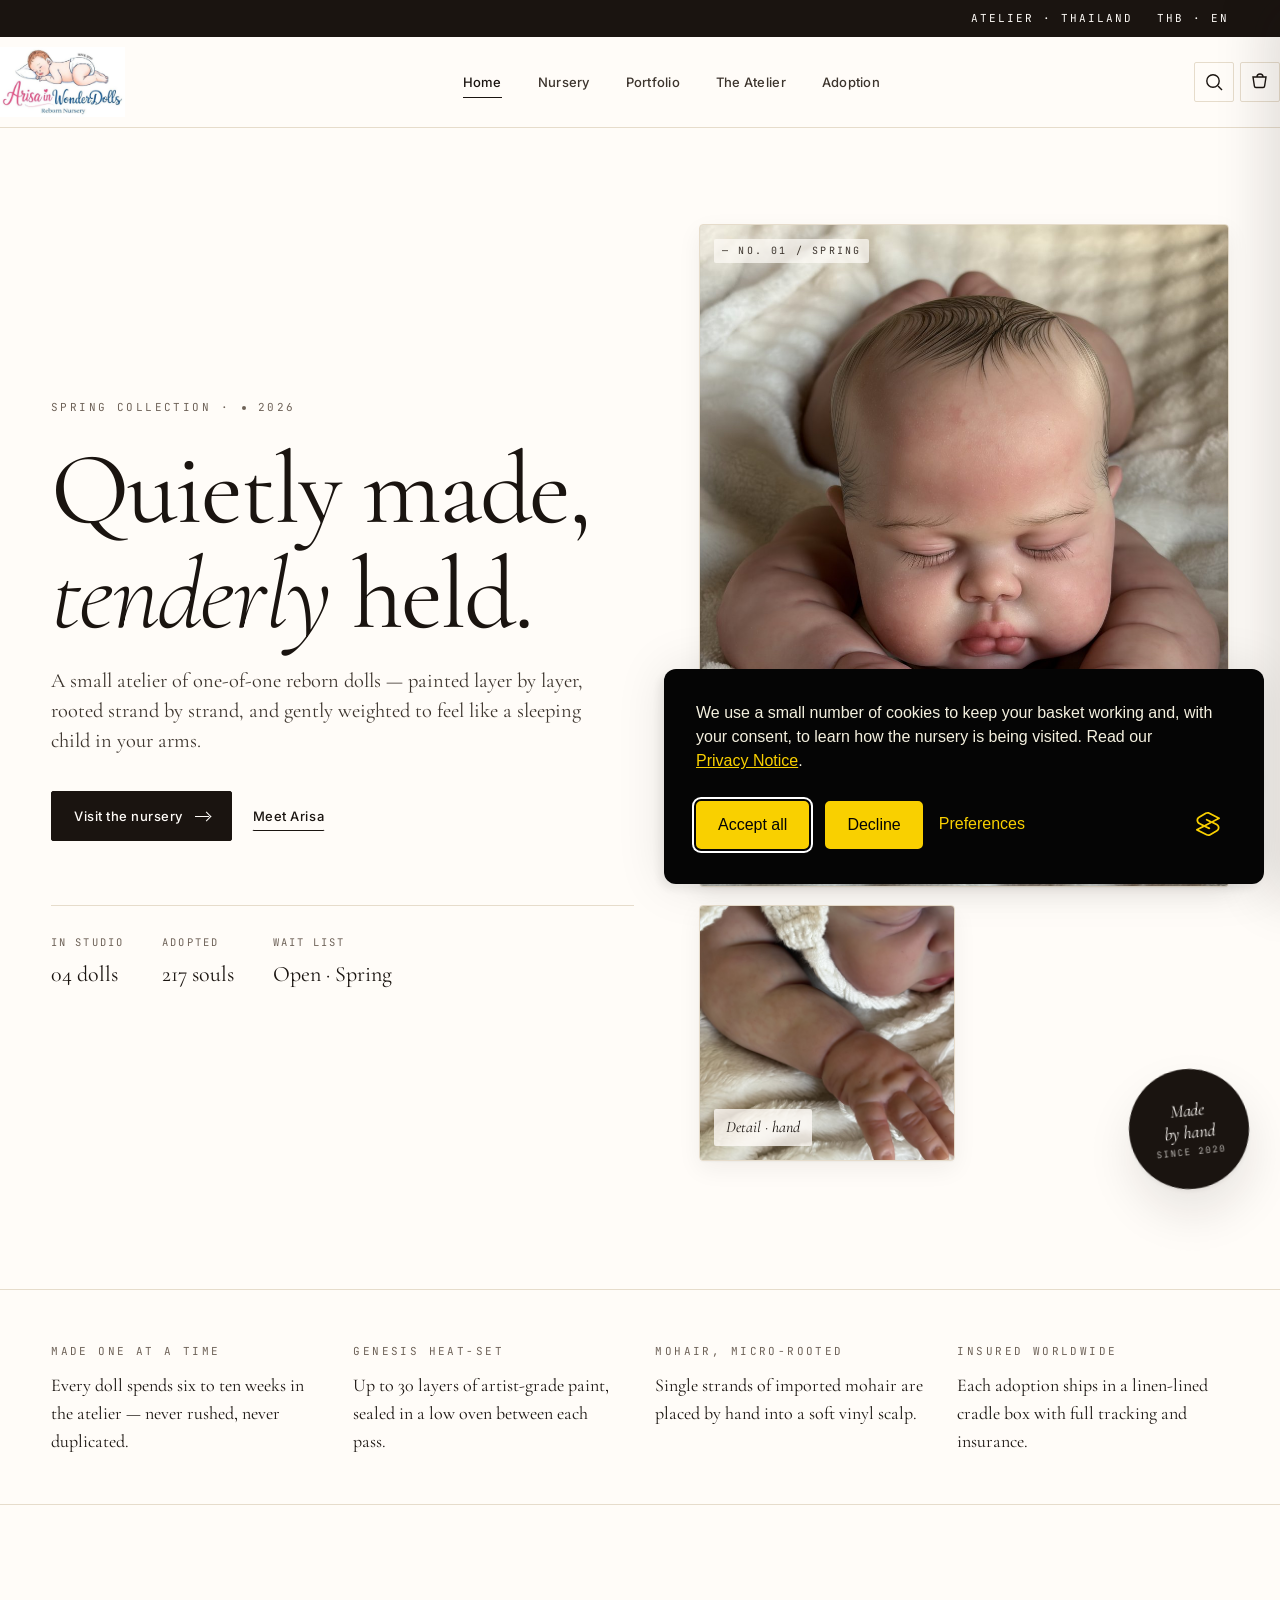
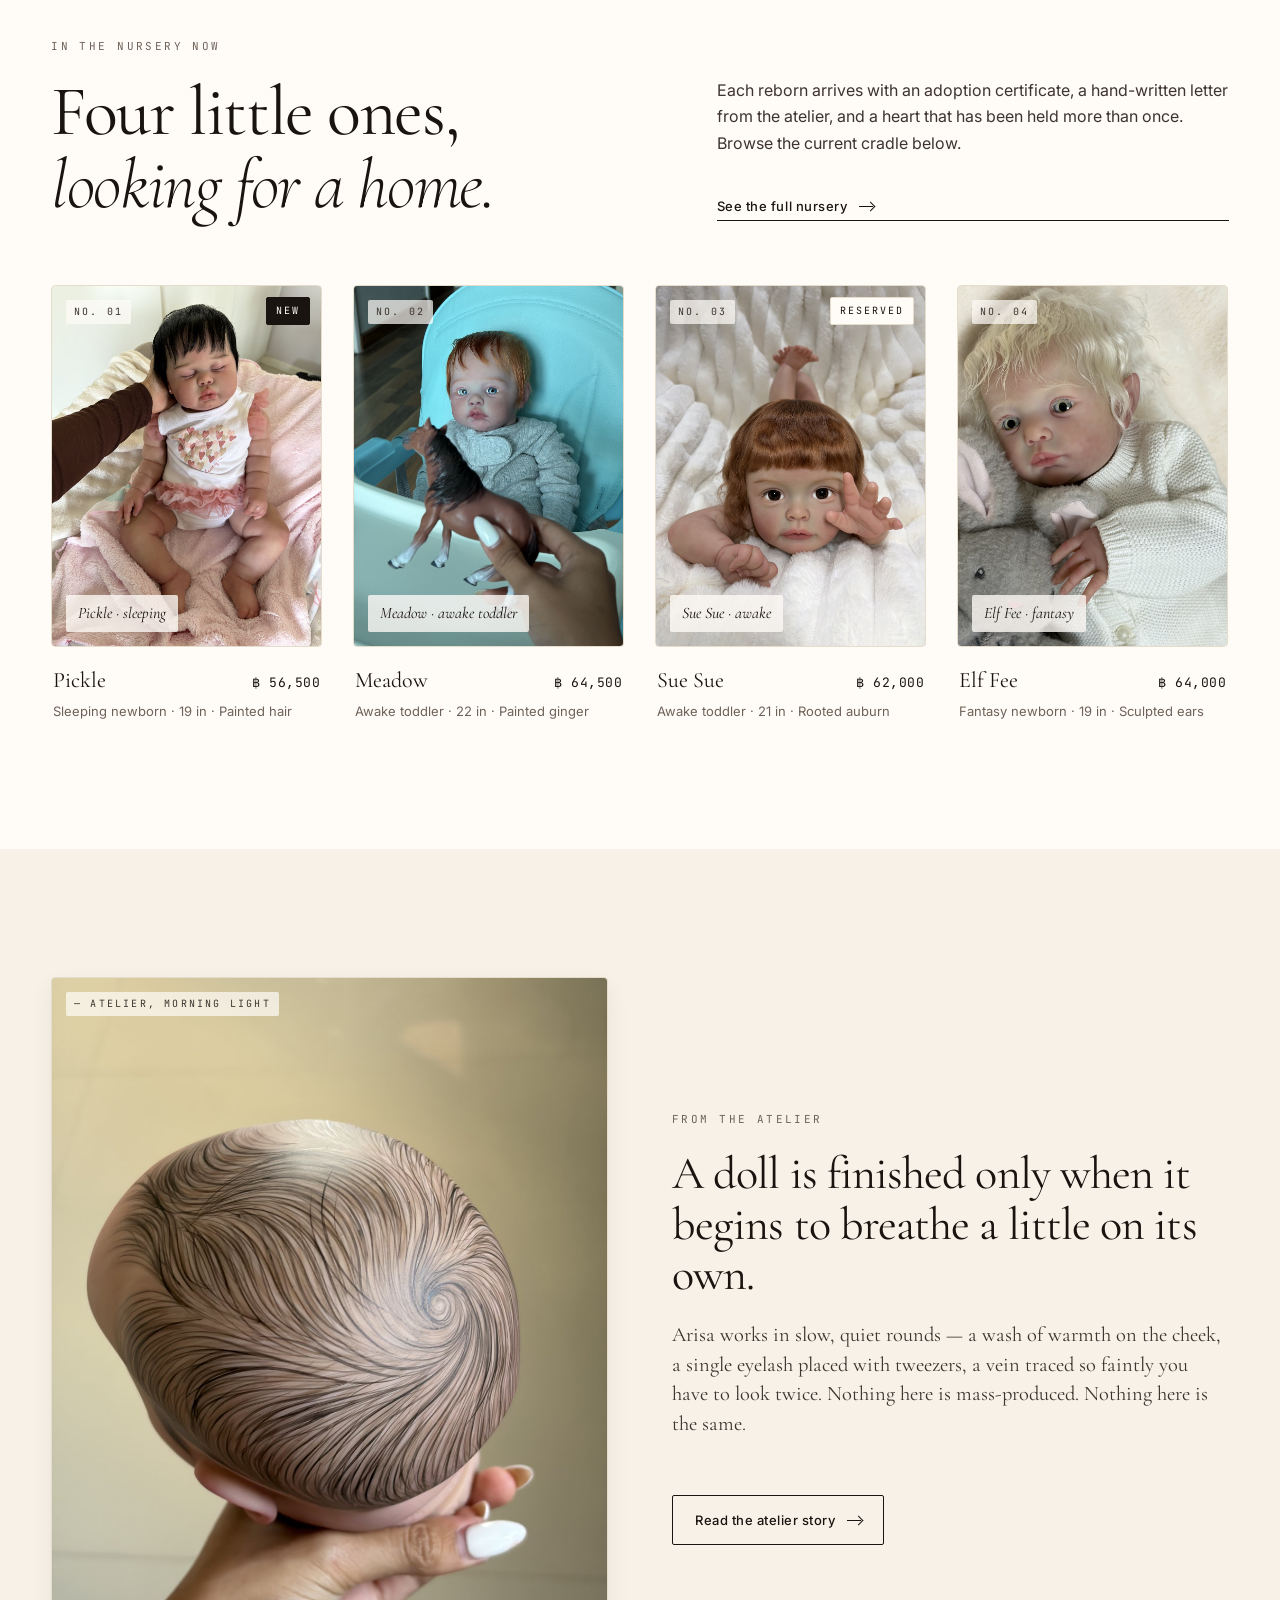
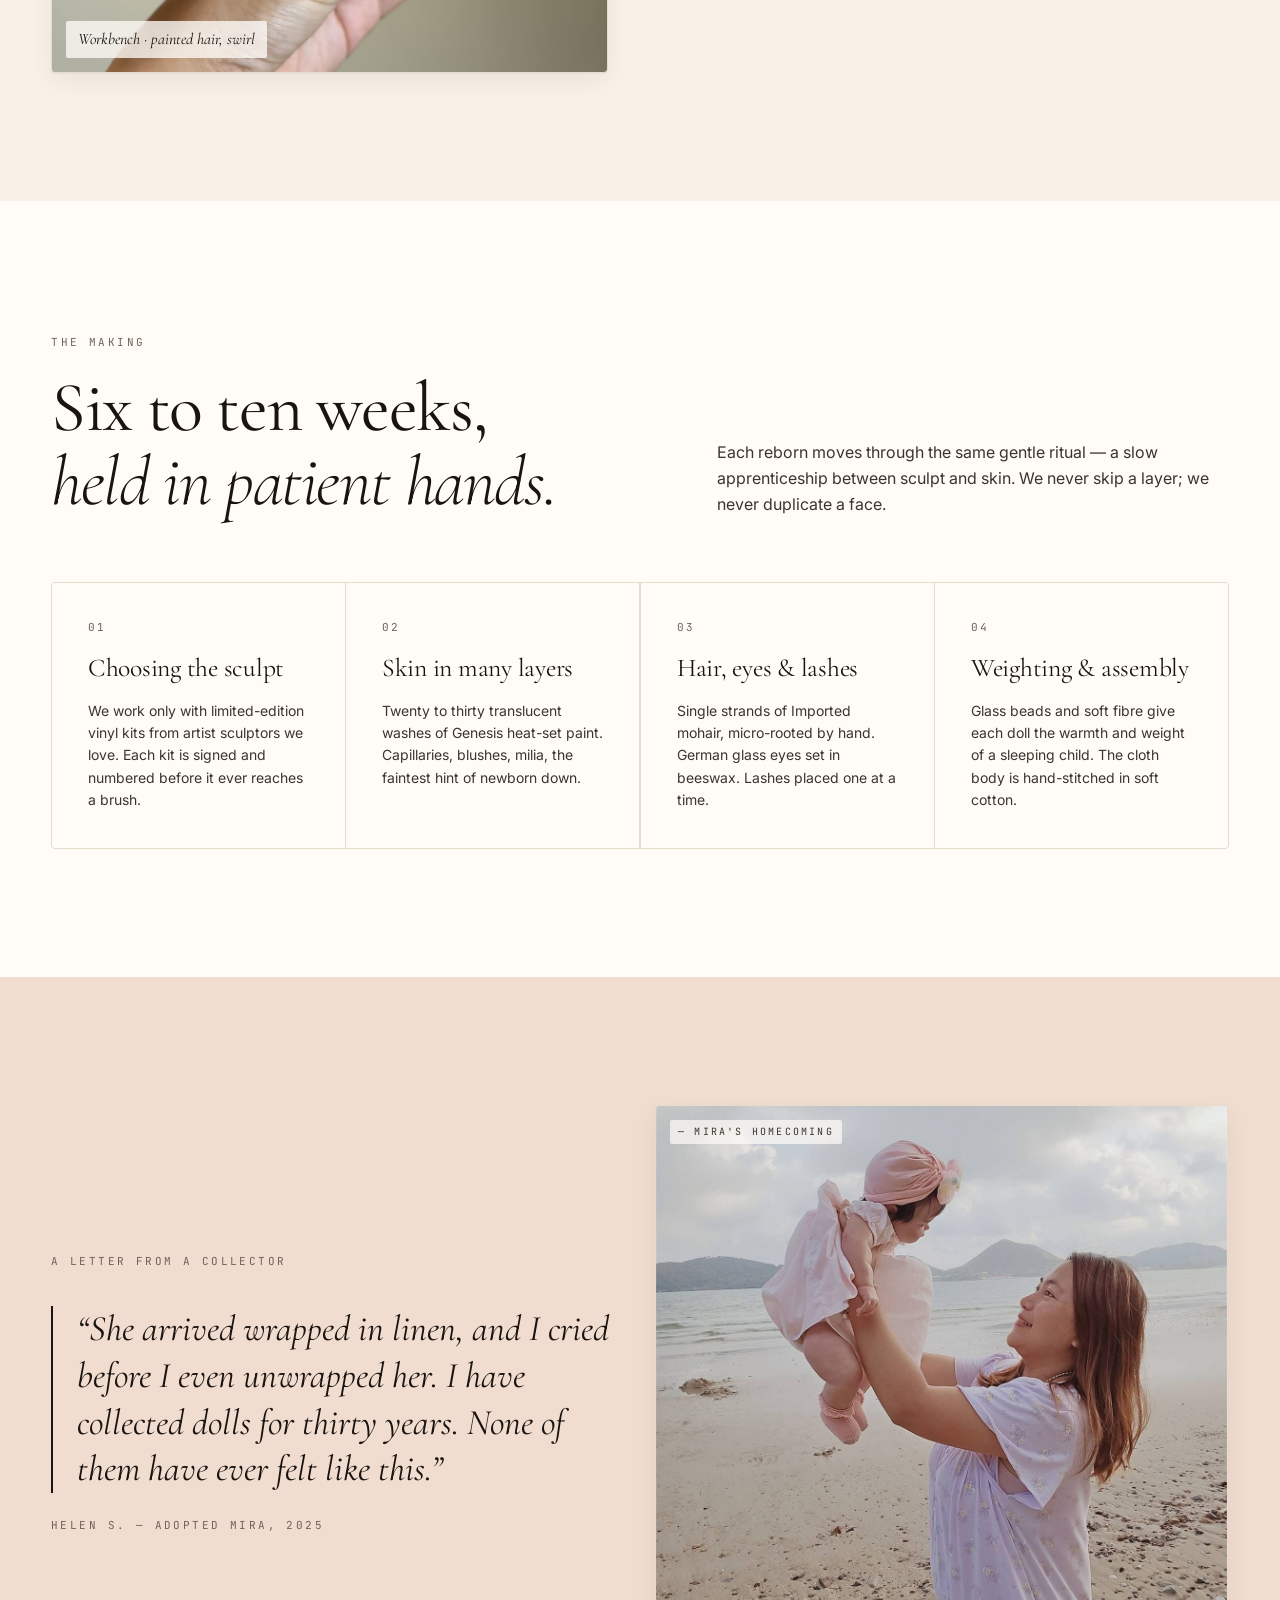
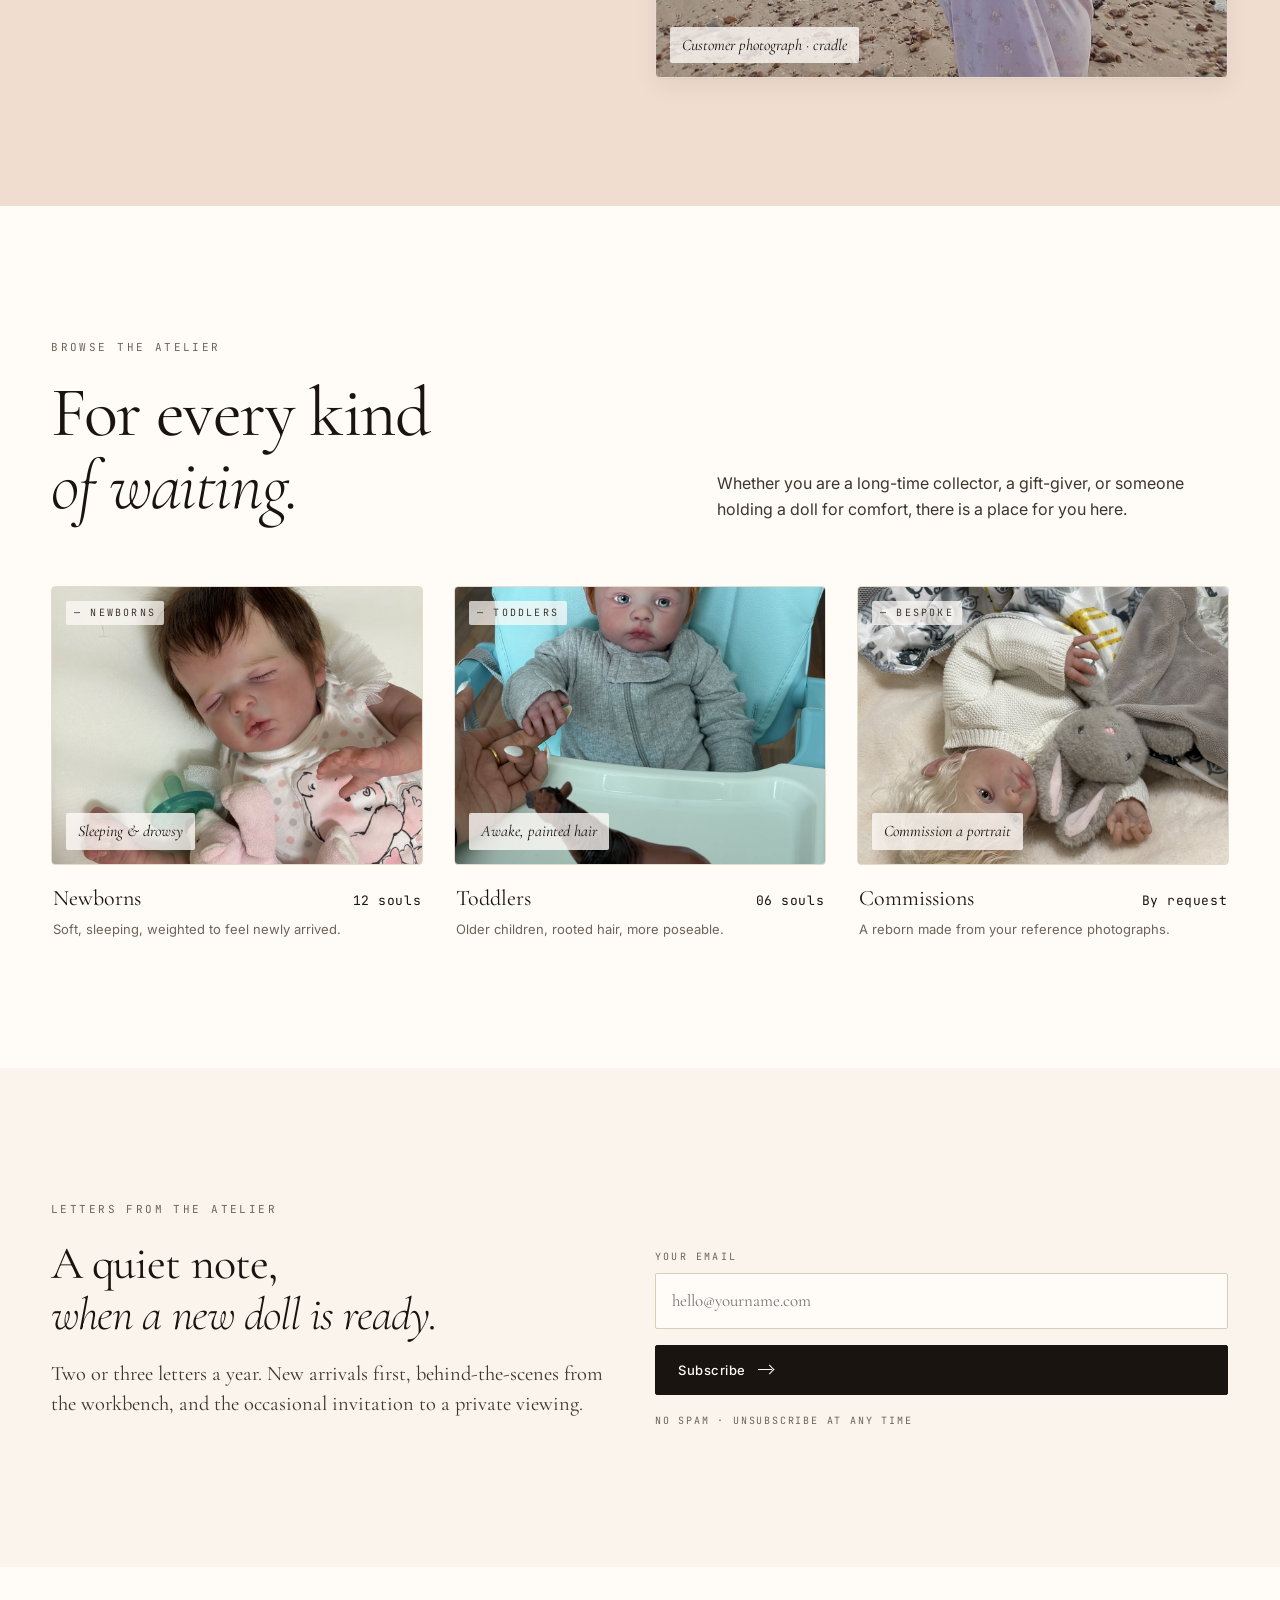
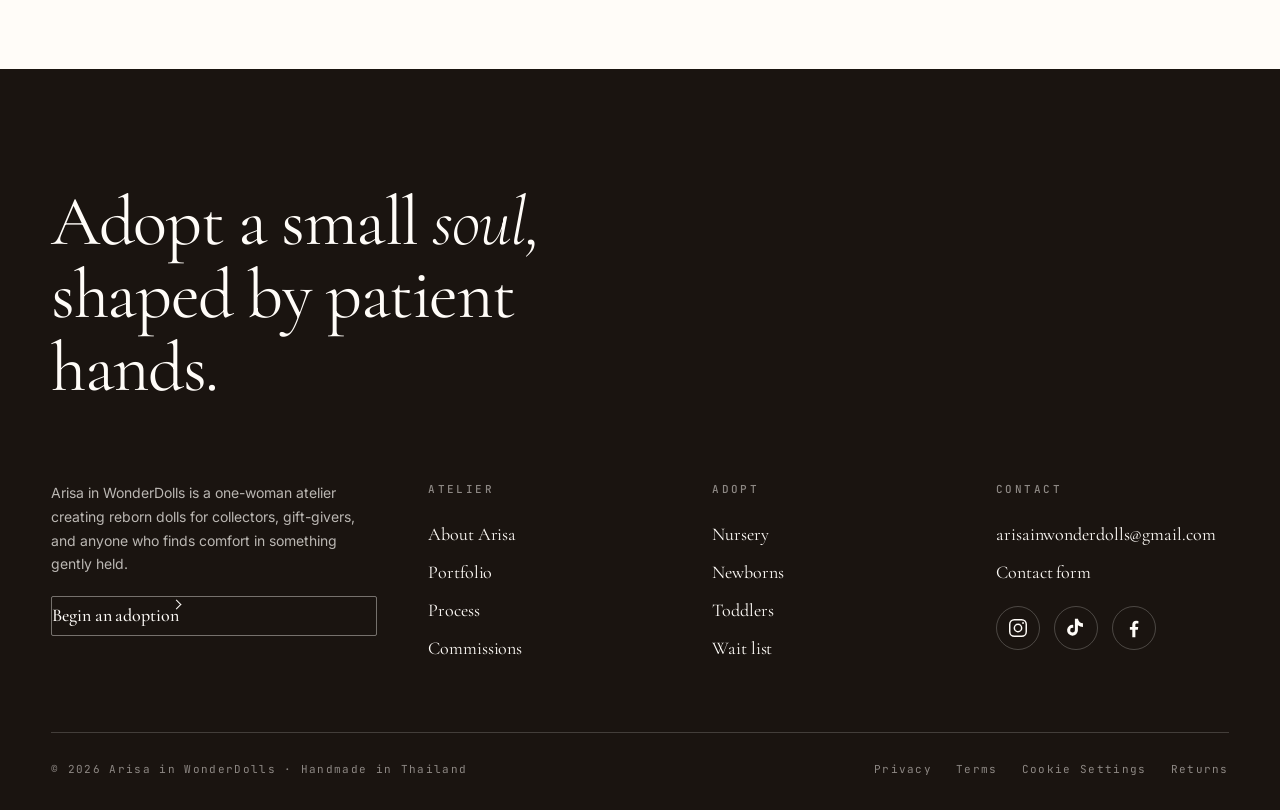
==== commit c531fccd: "feat: integrate 6 real doll kits + process technique photos - products.json: replace 4 placeholder d" ====
--- a/index.html
+++ b/index.html
@@ -148,11 +148,11 @@
       </div>
     </div>
     <div class="hero-stack reveal">
-      <div class="imgph main has-photo" style="background-image:url('assets/img/testimonials/customer-girl-cafe.jpg?v=1')">
-        <span class="corner">— No. 04 / Spring</span>
-        <span class="label">Hero portrait · Liora, sleeping</span>
-      </div>
-      <div class="imgph sub has-photo" style="background-image:url('assets/img/products/reborn-carrier.jpg?v=1')">
+      <div class="imgph main has-photo" style="background-image:url('assets/img/products/pickle/portrait-arms-up.jpg?v=1')">
+        <span class="corner">— No. 01 / Spring</span>
+        <span class="label">Hero portrait · Pickle, sleeping</span>
+      </div>
+      <div class="imgph sub has-photo" style="background-image:url('assets/img/products/pickle/detail-hand.jpg?v=1')">
         <span class="label">Detail · hand</span>
       </div>
       <div class="badge" aria-hidden="true">
@@ -208,56 +208,56 @@
     <div class="grid grid-4">
       <a class="product-card reveal" href="product.html">
         <div class="frame">
-          <div class="imgph ar-tall has-photo" style="background-image:url('assets/img/products/reborn-matcha-cafe.jpg?v=1')">
+          <div class="imgph ar-tall has-photo" style="background-image:url('assets/img/products/pickle/dressed-heart-tutu.jpg?v=1')">
             <span class="corner">No. 01</span>
-            <span class="label">Liora · sleeping</span>
+            <span class="label">Pickle · sleeping</span>
           </div>
           <span class="tag new">New</span>
           <div class="quick">
             <button class="btn btn-primary"
               data-add-to-cart
-              data-product='{"id":"liora","name":"Liora","subtitle":"Sleeping newborn · 19in","price":56000,"placeholder":"Liora · sleeping"}'>
+              data-product='{"id":"pickle","name":"Pickle","subtitle":"Sleeping newborn · 19in","price":56500,"placeholder":"Pickle · sleeping"}'>
               Reserve <span class="arrow"></span>
             </button>
           </div>
         </div>
         <div class="body">
           <div class="meta-row">
-            <span class="name">Liora</span>
-            <span class="price">฿ 56,000</span>
-          </div>
-          <span class="sub">Sleeping newborn · 19 in · Genesis heat-set</span>
+            <span class="name">Pickle</span>
+            <span class="price">฿ 56,500</span>
+          </div>
+          <span class="sub">Sleeping newborn · 19 in · Painted hair</span>
         </div>
       </a>
 
       <a class="product-card reveal" href="product.html">
         <div class="frame">
-          <div class="imgph ar-tall has-photo" style="background-image:url('assets/img/products/reborn-toddler-studio.jpg?v=1')">
+          <div class="imgph ar-tall has-photo" style="background-image:url('assets/img/products/meadow/highchair-with-horse.jpg?v=1')">
             <span class="corner">No. 02</span>
-            <span class="label">Theo · awake</span>
+            <span class="label">Meadow · awake toddler</span>
           </div>
           <div class="quick">
             <button class="btn btn-primary"
               data-add-to-cart
-              data-product='{"id":"theo","name":"Theo","subtitle":"Awake toddler · 21in","price":64000,"tone":"blue","placeholder":"Theo · awake"}'>
+              data-product='{"id":"meadow","name":"Meadow","subtitle":"Awake toddler · 22in","price":64500,"placeholder":"Meadow · awake"}'>
               Reserve <span class="arrow"></span>
             </button>
           </div>
         </div>
         <div class="body">
           <div class="meta-row">
-            <span class="name">Theo</span>
-            <span class="price">฿ 64,000</span>
-          </div>
-          <span class="sub">Awake toddler · 21 in · Painted hair</span>
+            <span class="name">Meadow</span>
+            <span class="price">฿ 64,500</span>
+          </div>
+          <span class="sub">Awake toddler · 22 in · Painted ginger</span>
         </div>
       </a>
 
       <a class="product-card reveal" href="product.html">
         <div class="frame">
-          <div class="imgph ar-tall has-photo" style="background-image:url('assets/img/products/reborn-carrier.jpg?v=1')">
+          <div class="imgph ar-tall has-photo" style="background-image:url('assets/img/products/sue-sue/finished-auburn.jpg?v=1')">
             <span class="corner">No. 03</span>
-            <span class="label">Margot · drowsy</span>
+            <span class="label">Sue Sue · awake</span>
           </div>
           <span class="tag">Reserved</span>
           <div class="quick">
@@ -266,33 +266,33 @@
         </div>
         <div class="body">
           <div class="meta-row">
-            <span class="name">Margot</span>
-            <span class="price">฿ 58,500</span>
-          </div>
-          <span class="sub">Drowsy newborn · 18 in · Mohair</span>
+            <span class="name">Sue Sue</span>
+            <span class="price">฿ 62,000</span>
+          </div>
+          <span class="sub">Awake toddler · 21 in · Rooted auburn</span>
         </div>
       </a>
 
       <a class="product-card reveal" href="product.html">
         <div class="frame">
-          <div class="imgph ar-tall has-photo" style="background-image:url('assets/img/testimonials/customer-girl-garden.jpg?v=1')">
+          <div class="imgph ar-tall has-photo" style="background-image:url('assets/img/products/elf-fee/portrait-with-bunny.jpg?v=1')">
             <span class="corner">No. 04</span>
-            <span class="label">Soren · awake</span>
+            <span class="label">Elf Fee · fantasy</span>
           </div>
           <div class="quick">
             <button class="btn btn-primary"
               data-add-to-cart
-              data-product='{"id":"soren","name":"Soren","subtitle":"Awake newborn · 20in","price":61500,"placeholder":"Soren · awake"}'>
+              data-product='{"id":"elf-fee","name":"Elf Fee","subtitle":"Fantasy newborn · 19in","price":64000,"placeholder":"Elf Fee · fantasy"}'>
               Reserve <span class="arrow"></span>
             </button>
           </div>
         </div>
         <div class="body">
           <div class="meta-row">
-            <span class="name">Soren</span>
-            <span class="price">฿ 61,500</span>
-          </div>
-          <span class="sub">Awake newborn · 20 in · Glass eyes</span>
+            <span class="name">Elf Fee</span>
+            <span class="price">฿ 64,000</span>
+          </div>
+          <span class="sub">Fantasy newborn · 19 in · Sculpted ears</span>
         </div>
       </a>
     </div>
@@ -304,9 +304,9 @@
   <div class="container">
     <div class="split">
       <div class="reveal">
-        <div class="imgph ar-portrait has-photo" style="background-image:url('assets/img/about/studio.jpg?v=1')">
+        <div class="imgph ar-portrait has-photo" style="background-image:url('assets/img/process/painting-dark-swirl.jpg?v=1')">
           <span class="corner">— Atelier, morning light</span>
-          <span class="label">Workbench · paints &amp; brushes</span>
+          <span class="label">Workbench · painted hair, swirl</span>
         </div>
       </div>
       <div class="reveal">
@@ -388,7 +388,7 @@
     <div class="grid grid-3">
       <a class="product-card reveal" href="shop.html">
         <div class="frame">
-          <div class="imgph ar-landscape has-photo" style="background-image:url('assets/img/testimonials/customer-girl-cafe.jpg?v=1')">
+          <div class="imgph ar-landscape has-photo" style="background-image:url('assets/img/products/luisa/finished-pacifier-bear.jpg?v=1')">
             <span class="corner">— Newborns</span>
             <span class="label">Sleeping &amp; drowsy</span>
           </div>
@@ -403,7 +403,7 @@
       </a>
       <a class="product-card reveal" href="shop.html">
         <div class="frame">
-          <div class="imgph ar-landscape has-photo" style="background-image:url('assets/img/testimonials/customer-mother-daughter.jpg?v=2')">
+          <div class="imgph ar-landscape has-photo" style="background-image:url('assets/img/products/meadow/highchair-reaching.jpg?v=1')">
             <span class="corner">— Toddlers</span>
             <span class="label">Awake, painted hair</span>
           </div>
@@ -418,7 +418,7 @@
       </a>
       <a class="product-card reveal" href="contact.html">
         <div class="frame">
-          <div class="imgph ar-landscape has-photo" style="background-image:url('assets/img/testimonials/customer-arisa-with-girl.jpg?v=1')">
+          <div class="imgph ar-landscape has-photo" style="background-image:url('assets/img/products/elf-fee/lifestyle-bunny-blanket.jpg?v=1')">
             <span class="corner">— Bespoke</span>
             <span class="label">Commission a portrait</span>
           </div>
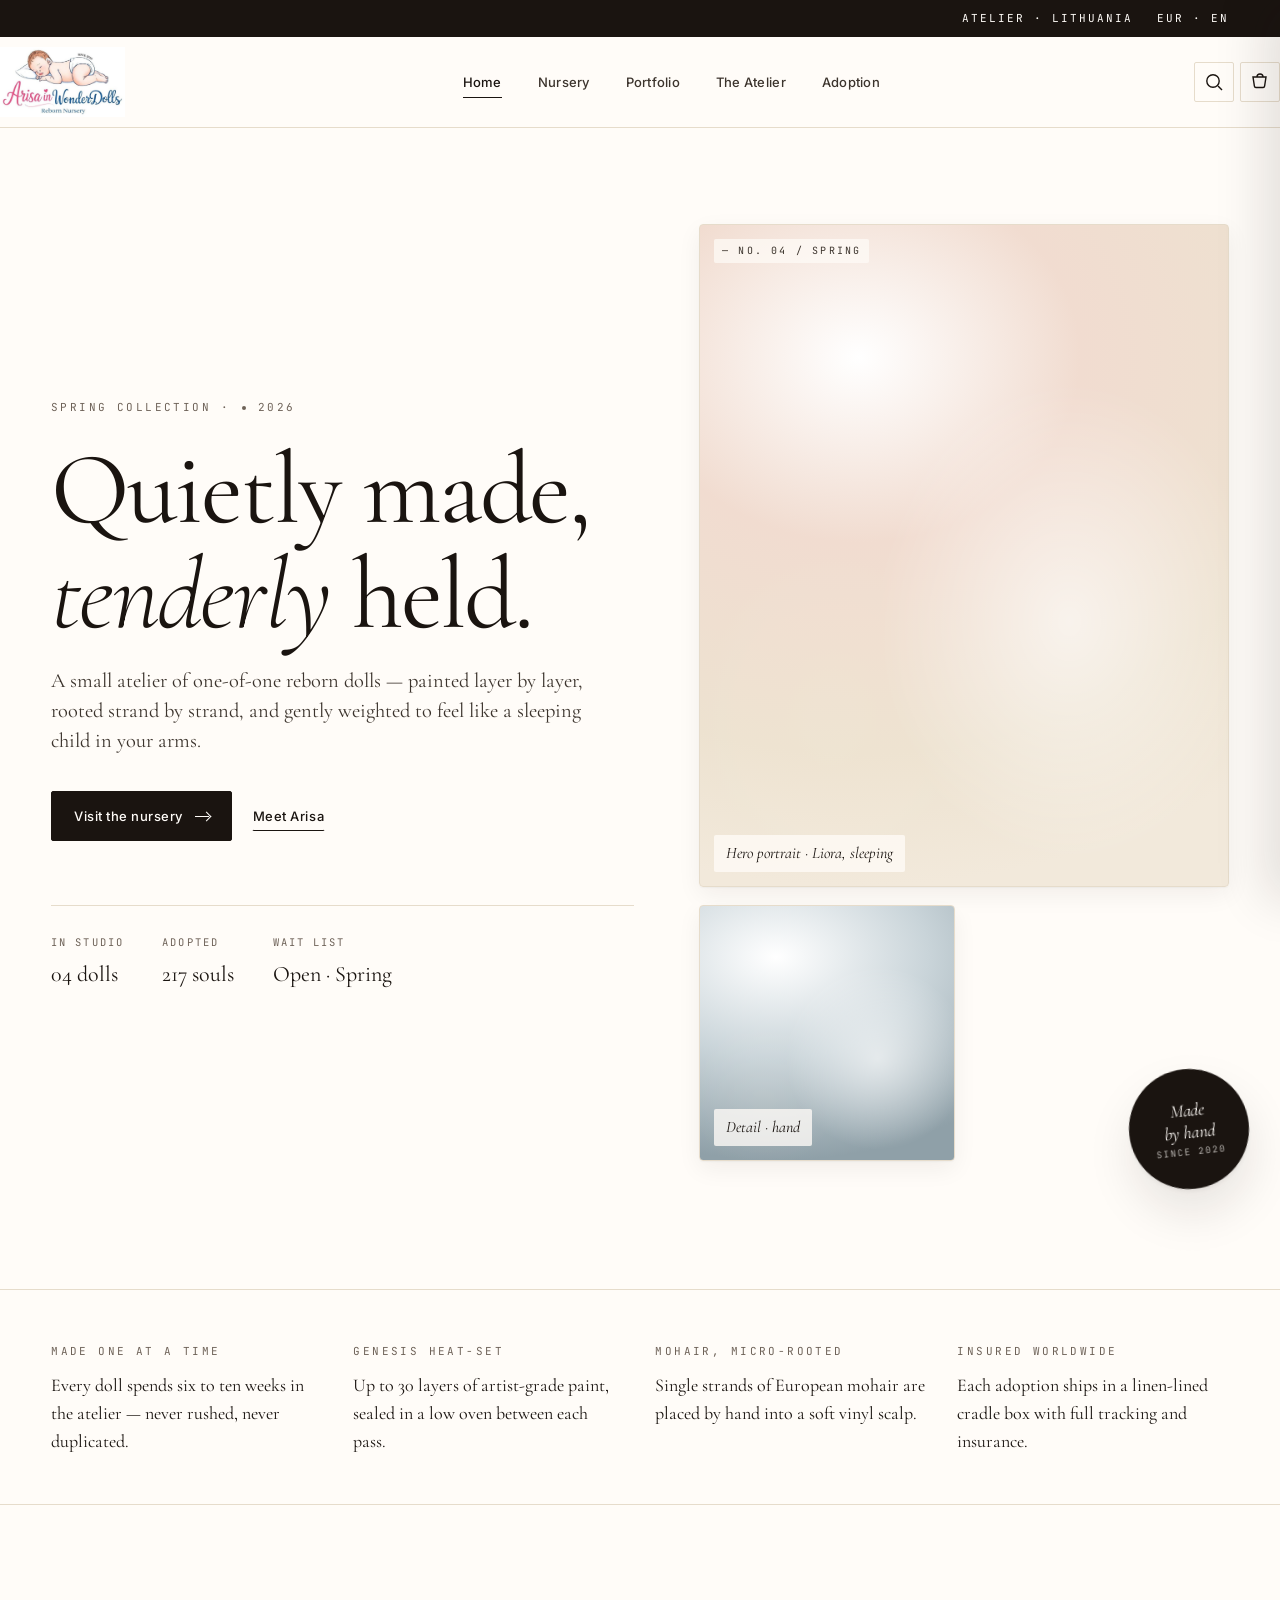
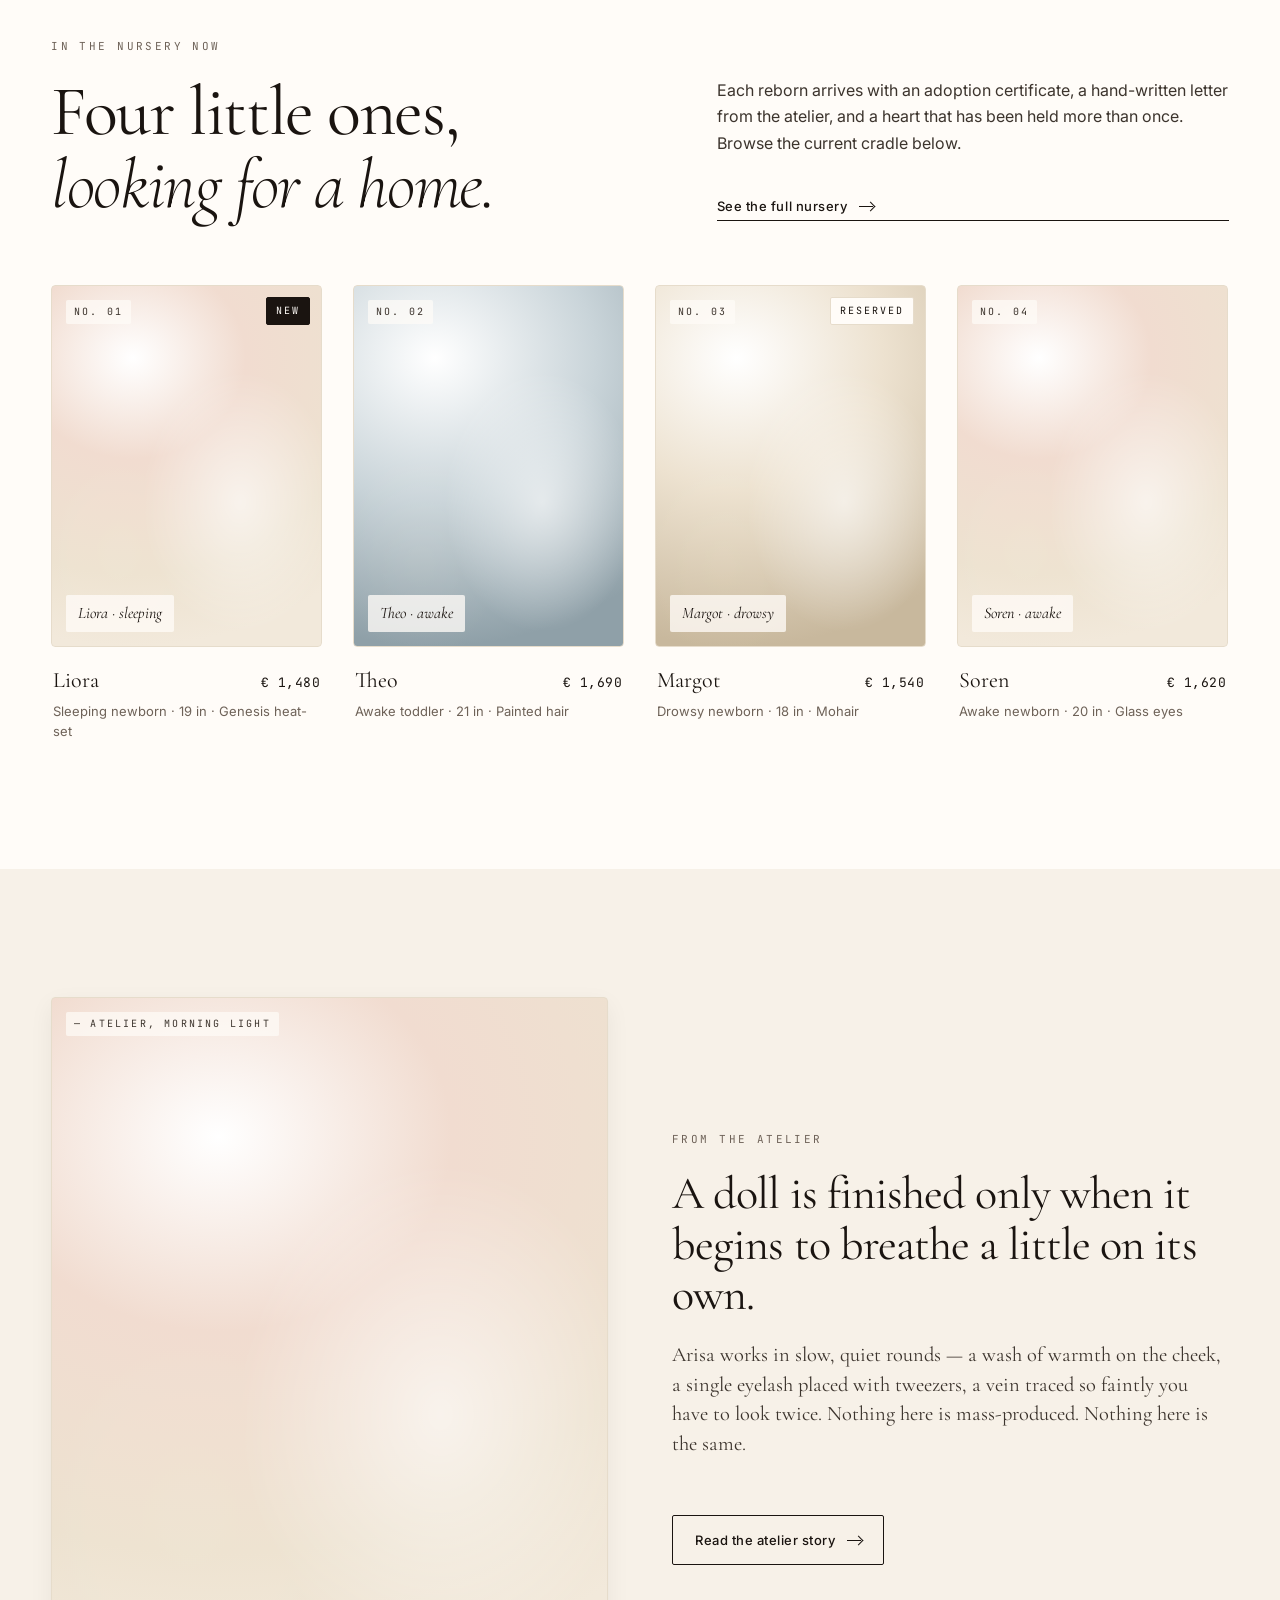
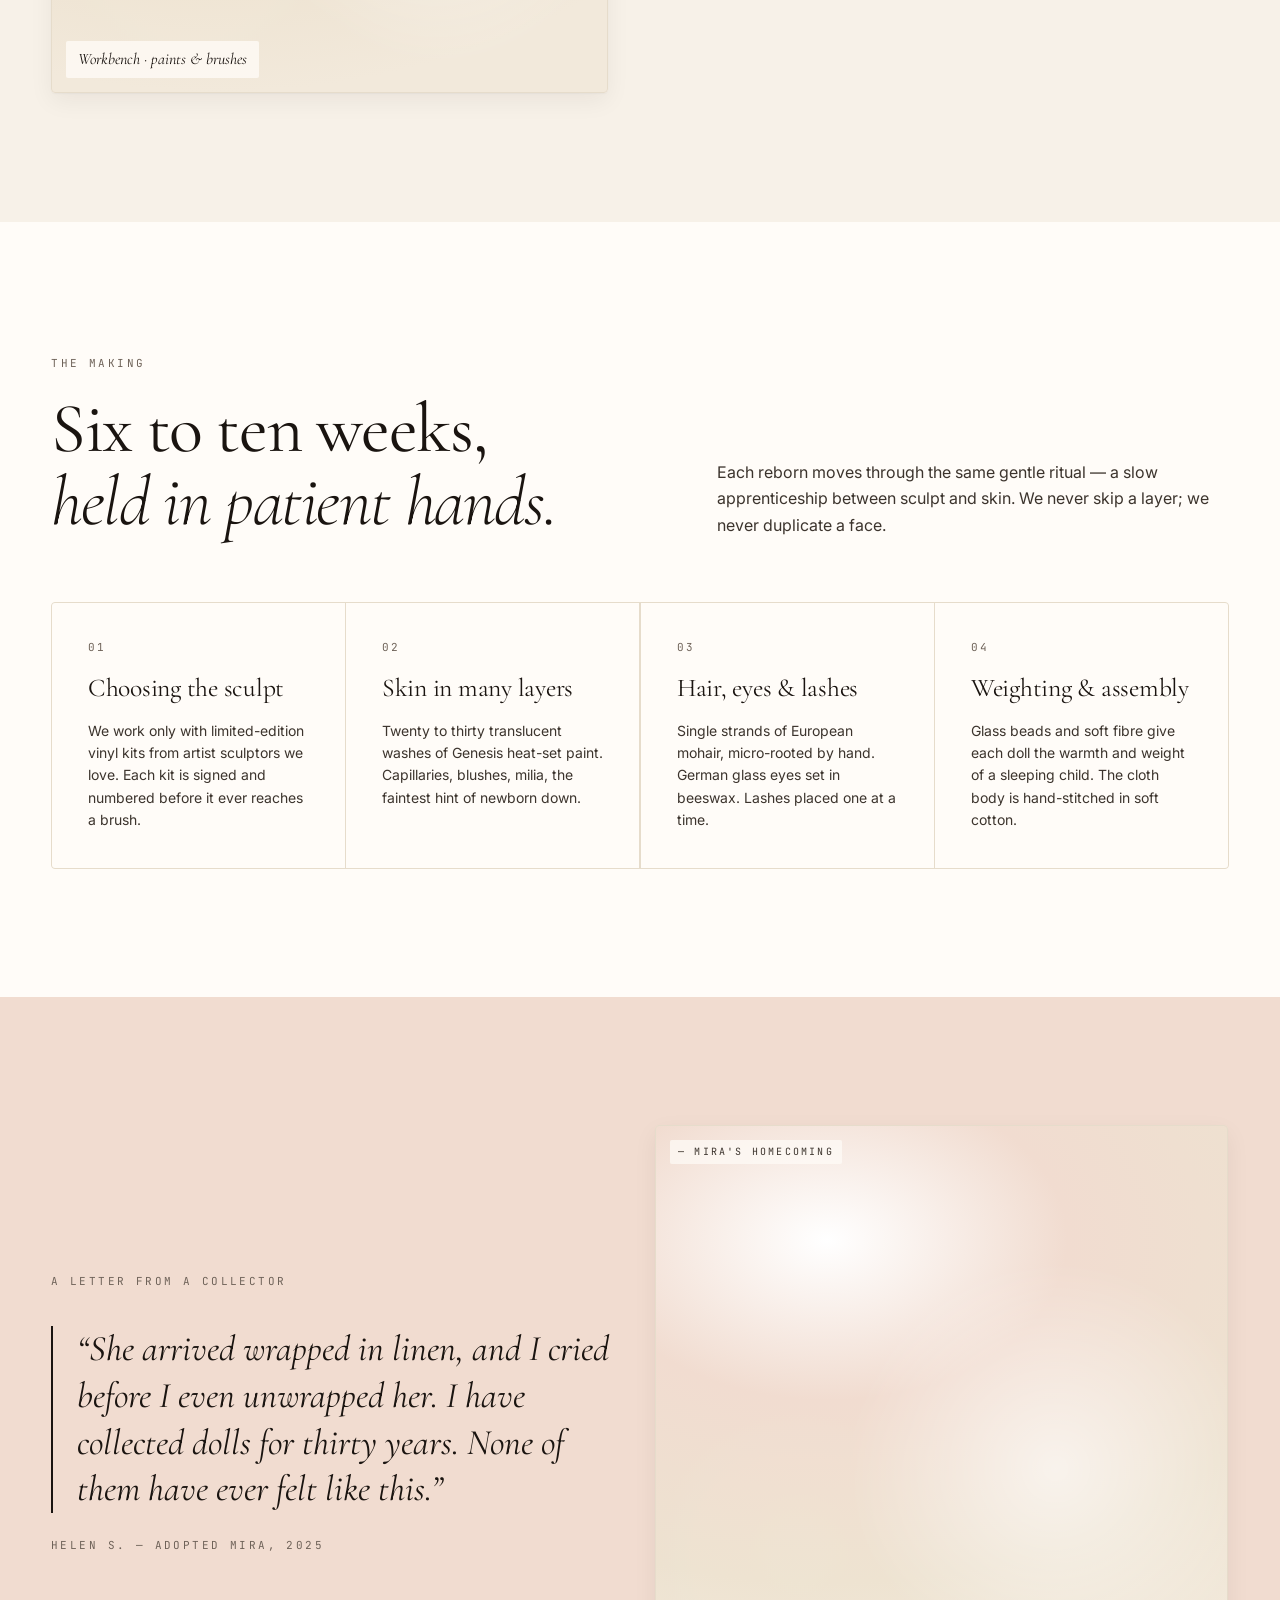
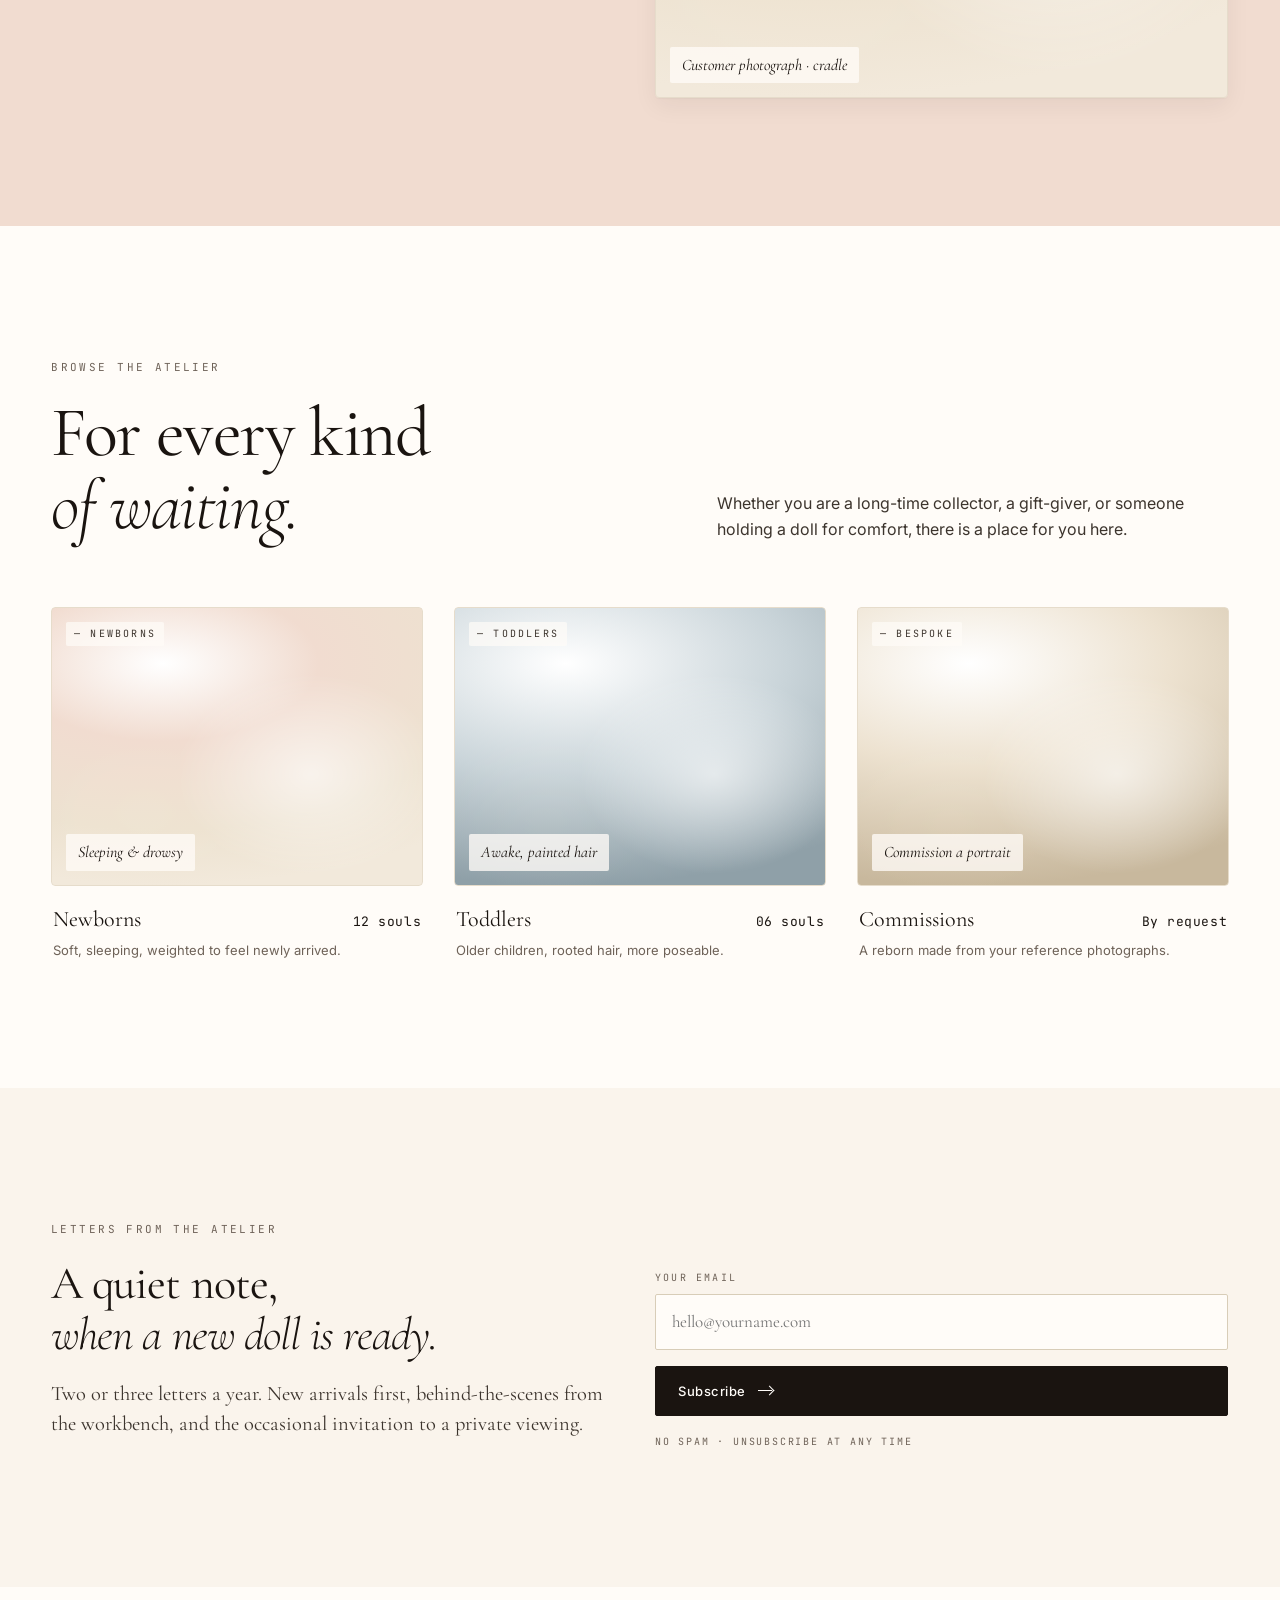
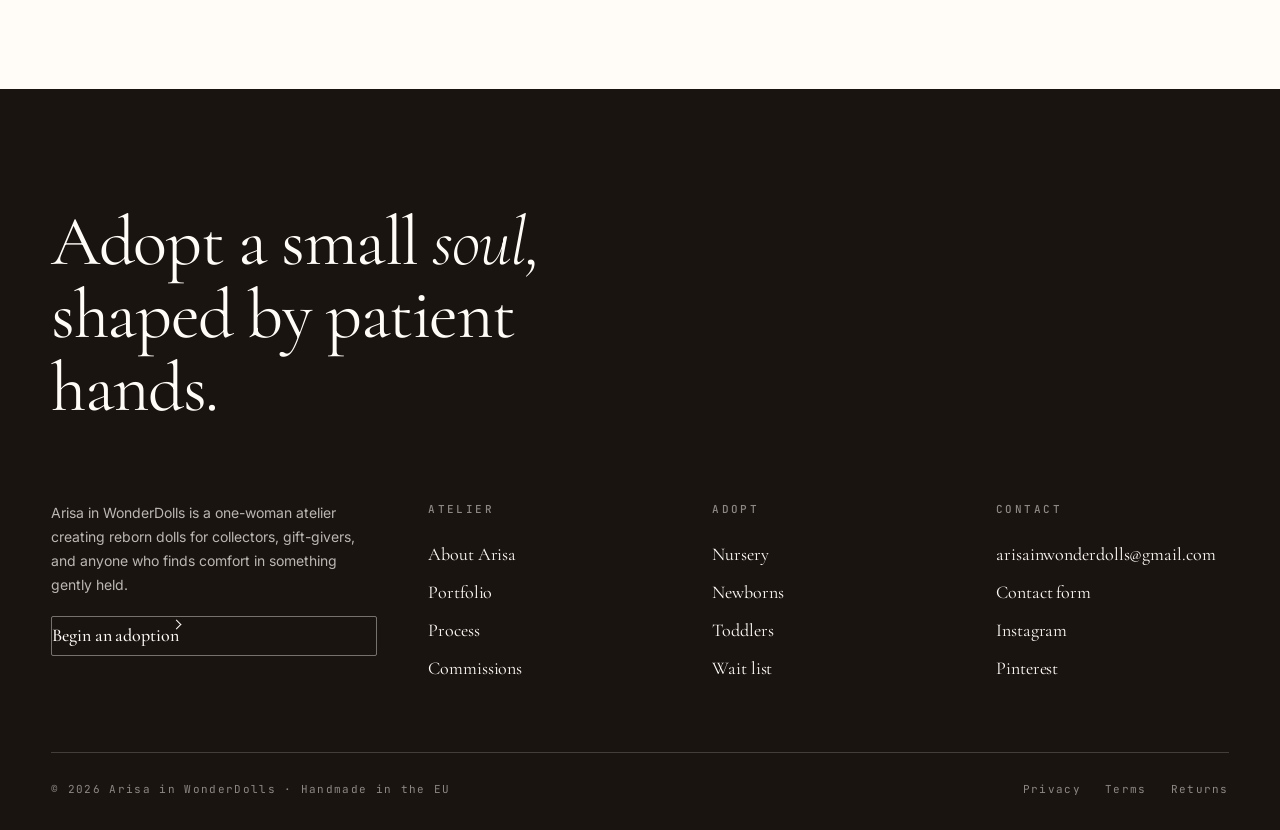
==== commit b7d6d652: "Embed Empirra Feedback widget on all 8 pages Adds <script src=".../widget.js" data-client="fb84dcd8-" ====
--- a/index.html
+++ b/index.html
@@ -1,4 +1,4 @@
-﻿<!doctype html>
+<!doctype html>
 <html lang="en">
 <head>
 <meta charset="utf-8" />
@@ -18,40 +18,23 @@
 <meta name="twitter:card" content="summary_large_image" />
 <link rel="preconnect" href="https://fonts.googleapis.com" />
 <link rel="preconnect" href="https://fonts.gstatic.com" crossorigin />
-<link rel="stylesheet" href="assets/css/styles.css?v=3" />
+<link rel="stylesheet" href="assets/css/styles.css" />
 <script type="application/ld+json">
 {
   "@context": "https://schema.org",
   "@type": "Store",
   "name": "Arisa in WonderDolls",
-  "description": "Handmade reborn dolls, made one at a time in a small Thai atelier.",
+  "description": "Handmade reborn dolls, made one at a time in a small European atelier.",
   "url": "https://arisainwonderdolls.com/",
   "image": "https://arisainwonderdolls.com/assets/img/logo.jpg",
   "logo": "https://arisainwonderdolls.com/assets/img/logo.jpg",
   "email": "arisainwonderdolls@gmail.com",
-  "priceRange": "฿฿฿",
+  "priceRange": "€€€",
   "foundingDate": "2020",
   "founder": { "@type": "Person", "name": "Arisa" },
-  "address": { "@type": "PostalAddress", "addressCountry": "TH" }
+  "address": { "@type": "PostalAddress", "addressCountry": "EU" }
 }
 </script>
-<!-- Google Consent Mode V2 — default deny; updated by Silktide consent manager -->
-<script>
-window.dataLayer = window.dataLayer || [];
-function gtag(){dataLayer.push(arguments);}
-gtag('consent', 'default', {
-  analytics_storage: 'denied',
-  ad_storage: 'denied',
-  ad_user_data: 'denied',
-  ad_personalization: 'denied',
-  wait_for_update: 500
-});
-</script>
-<!-- TODO: replace G-XXXXXXXXXX with Arisa's GA4 measurement ID when available -->
-<!--
-<script async src="https://www.googletagmanager.com/gtag/js?id=G-XXXXXXXXXX"></script>
-<script>gtag('js', new Date());gtag('config', 'G-XXXXXXXXXX');</script>
--->
 </head>
 <body data-screen-label="01 Home">
 
@@ -62,8 +45,8 @@
       <span>Worldwide insured shipping &nbsp;·&nbsp; Each doll is one-of-one &nbsp;·&nbsp; Adoption certificate included &nbsp;·&nbsp; Hand-painted in Genesis heat-set &nbsp;·&nbsp; Worldwide insured shipping &nbsp;·&nbsp; Each doll is one-of-one &nbsp;·&nbsp; Adoption certificate included &nbsp;·&nbsp; Hand-painted in Genesis heat-set &nbsp;·&nbsp;</span>
     </div>
     <div class="meta">
-      <span>Atelier · Thailand</span>
-      <span>THB · EN</span>
+      <span>Atelier · Lithuania</span>
+      <span>EUR · EN</span>
     </div>
   </div>
 </div>
@@ -148,11 +131,11 @@
       </div>
     </div>
     <div class="hero-stack reveal">
-      <div class="imgph main has-photo" style="background-image:url('assets/img/products/pickle/portrait-arms-up.jpg?v=1')">
-        <span class="corner">— No. 01 / Spring</span>
-        <span class="label">Hero portrait · Pickle, sleeping</span>
-      </div>
-      <div class="imgph sub has-photo" style="background-image:url('assets/img/products/pickle/detail-hand.jpg?v=1')">
+      <div class="imgph main">
+        <span class="corner">— No. 04 / Spring</span>
+        <span class="label">Hero portrait · Liora, sleeping</span>
+      </div>
+      <div class="imgph sub blue">
         <span class="label">Detail · hand</span>
       </div>
       <div class="badge" aria-hidden="true">
@@ -179,7 +162,7 @@
       </div>
       <div>
         <div class="eyebrow mb-s">Mohair, micro-rooted</div>
-        <p style="font-family:var(--serif); font-size:18px; color:var(--ink); margin:0;">Single strands of imported mohair are placed by hand into a soft vinyl scalp.</p>
+        <p style="font-family:var(--serif); font-size:18px; color:var(--ink); margin:0;">Single strands of European mohair are placed by hand into a soft vinyl scalp.</p>
       </div>
       <div>
         <div class="eyebrow mb-s">Insured worldwide</div>
@@ -208,56 +191,56 @@
     <div class="grid grid-4">
       <a class="product-card reveal" href="product.html">
         <div class="frame">
-          <div class="imgph ar-tall has-photo" style="background-image:url('assets/img/products/pickle/dressed-heart-tutu.jpg?v=1')">
+          <div class="imgph ar-tall">
             <span class="corner">No. 01</span>
-            <span class="label">Pickle · sleeping</span>
+            <span class="label">Liora · sleeping</span>
           </div>
           <span class="tag new">New</span>
           <div class="quick">
             <button class="btn btn-primary"
               data-add-to-cart
-              data-product='{"id":"pickle","name":"Pickle","subtitle":"Sleeping newborn · 19in","price":56500,"placeholder":"Pickle · sleeping"}'>
+              data-product='{"id":"liora","name":"Liora","subtitle":"Sleeping newborn · 19in","price":1480,"placeholder":"Liora · sleeping"}'>
               Reserve <span class="arrow"></span>
             </button>
           </div>
         </div>
         <div class="body">
           <div class="meta-row">
-            <span class="name">Pickle</span>
-            <span class="price">฿ 56,500</span>
-          </div>
-          <span class="sub">Sleeping newborn · 19 in · Painted hair</span>
+            <span class="name">Liora</span>
+            <span class="price">€ 1,480</span>
+          </div>
+          <span class="sub">Sleeping newborn · 19 in · Genesis heat-set</span>
         </div>
       </a>
 
       <a class="product-card reveal" href="product.html">
         <div class="frame">
-          <div class="imgph ar-tall has-photo" style="background-image:url('assets/img/products/meadow/highchair-with-horse.jpg?v=1')">
+          <div class="imgph ar-tall blue">
             <span class="corner">No. 02</span>
-            <span class="label">Meadow · awake toddler</span>
+            <span class="label">Theo · awake</span>
           </div>
           <div class="quick">
             <button class="btn btn-primary"
               data-add-to-cart
-              data-product='{"id":"meadow","name":"Meadow","subtitle":"Awake toddler · 22in","price":64500,"placeholder":"Meadow · awake"}'>
+              data-product='{"id":"theo","name":"Theo","subtitle":"Awake toddler · 21in","price":1690,"tone":"blue","placeholder":"Theo · awake"}'>
               Reserve <span class="arrow"></span>
             </button>
           </div>
         </div>
         <div class="body">
           <div class="meta-row">
-            <span class="name">Meadow</span>
-            <span class="price">฿ 64,500</span>
-          </div>
-          <span class="sub">Awake toddler · 22 in · Painted ginger</span>
+            <span class="name">Theo</span>
+            <span class="price">€ 1,690</span>
+          </div>
+          <span class="sub">Awake toddler · 21 in · Painted hair</span>
         </div>
       </a>
 
       <a class="product-card reveal" href="product.html">
         <div class="frame">
-          <div class="imgph ar-tall has-photo" style="background-image:url('assets/img/products/sue-sue/finished-auburn.jpg?v=1')">
+          <div class="imgph ar-tall cream">
             <span class="corner">No. 03</span>
-            <span class="label">Sue Sue · awake</span>
+            <span class="label">Margot · drowsy</span>
           </div>
           <span class="tag">Reserved</span>
           <div class="quick">
@@ -266,33 +249,33 @@
         </div>
         <div class="body">
           <div class="meta-row">
-            <span class="name">Sue Sue</span>
-            <span class="price">฿ 62,000</span>
-          </div>
-          <span class="sub">Awake toddler · 21 in · Rooted auburn</span>
+            <span class="name">Margot</span>
+            <span class="price">€ 1,540</span>
+          </div>
+          <span class="sub">Drowsy newborn · 18 in · Mohair</span>
         </div>
       </a>
 
       <a class="product-card reveal" href="product.html">
         <div class="frame">
-          <div class="imgph ar-tall has-photo" style="background-image:url('assets/img/products/elf-fee/portrait-with-bunny.jpg?v=1')">
+          <div class="imgph ar-tall">
             <span class="corner">No. 04</span>
-            <span class="label">Elf Fee · fantasy</span>
+            <span class="label">Soren · awake</span>
           </div>
           <div class="quick">
             <button class="btn btn-primary"
               data-add-to-cart
-              data-product='{"id":"elf-fee","name":"Elf Fee","subtitle":"Fantasy newborn · 19in","price":64000,"placeholder":"Elf Fee · fantasy"}'>
+              data-product='{"id":"soren","name":"Soren","subtitle":"Awake newborn · 20in","price":1620,"placeholder":"Soren · awake"}'>
               Reserve <span class="arrow"></span>
             </button>
           </div>
         </div>
         <div class="body">
           <div class="meta-row">
-            <span class="name">Elf Fee</span>
-            <span class="price">฿ 64,000</span>
-          </div>
-          <span class="sub">Fantasy newborn · 19 in · Sculpted ears</span>
+            <span class="name">Soren</span>
+            <span class="price">€ 1,620</span>
+          </div>
+          <span class="sub">Awake newborn · 20 in · Glass eyes</span>
         </div>
       </a>
     </div>
@@ -304,9 +287,9 @@
   <div class="container">
     <div class="split">
       <div class="reveal">
-        <div class="imgph ar-portrait has-photo" style="background-image:url('assets/img/process/painting-dark-swirl.jpg?v=1')">
+        <div class="imgph ar-portrait">
           <span class="corner">— Atelier, morning light</span>
-          <span class="label">Workbench · painted hair, swirl</span>
+          <span class="label">Workbench · paints &amp; brushes</span>
         </div>
       </div>
       <div class="reveal">
@@ -343,7 +326,7 @@
       </div>
       <div class="step reveal">
         <h3>Hair, eyes &amp; lashes</h3>
-        <p>Single strands of Imported mohair, micro-rooted by hand. German glass eyes set in beeswax. Lashes placed one at a time.</p>
+        <p>Single strands of European mohair, micro-rooted by hand. German glass eyes set in beeswax. Lashes placed one at a time.</p>
       </div>
       <div class="step reveal">
         <h3>Weighting &amp; assembly</h3>
@@ -363,7 +346,7 @@
         <div class="quote-author">Helen S. — Adopted Mira, 2025</div>
       </div>
       <div class="reveal">
-        <div class="imgph ar-square has-photo" style="background-image:url('assets/img/testimonials/customer-mom-beach.jpg?v=1')">
+        <div class="imgph ar-square">
           <span class="corner">— Mira's homecoming</span>
           <span class="label">Customer photograph · cradle</span>
         </div>
@@ -388,7 +371,7 @@
     <div class="grid grid-3">
       <a class="product-card reveal" href="shop.html">
         <div class="frame">
-          <div class="imgph ar-landscape has-photo" style="background-image:url('assets/img/products/luisa/finished-pacifier-bear.jpg?v=1')">
+          <div class="imgph ar-landscape">
             <span class="corner">— Newborns</span>
             <span class="label">Sleeping &amp; drowsy</span>
           </div>
@@ -403,7 +386,7 @@
       </a>
       <a class="product-card reveal" href="shop.html">
         <div class="frame">
-          <div class="imgph ar-landscape has-photo" style="background-image:url('assets/img/products/meadow/highchair-reaching.jpg?v=1')">
+          <div class="imgph ar-landscape blue">
             <span class="corner">— Toddlers</span>
             <span class="label">Awake, painted hair</span>
           </div>
@@ -418,7 +401,7 @@
       </a>
       <a class="product-card reveal" href="contact.html">
         <div class="frame">
-          <div class="imgph ar-landscape has-photo" style="background-image:url('assets/img/products/elf-fee/lifestyle-bunny-blanket.jpg?v=1')">
+          <div class="imgph ar-landscape cream">
             <span class="corner">— Bespoke</span>
             <span class="label">Commission a portrait</span>
           </div>
@@ -485,19 +468,15 @@
         <h4>Contact</h4>
         <a href="mailto:arisainwonderdolls@gmail.com">arisainwonderdolls@gmail.com</a>
         <a href="contact.html">Contact form</a>
-        <div class="social-icons">
-          <a href="https://www.instagram.com/arisa_in_wonderdolls" target="_blank" rel="noopener noreferrer" aria-label="Instagram"><svg viewBox="0 0 24 24" fill="none" stroke="currentColor" stroke-width="1.6" stroke-linecap="round" stroke-linejoin="round" aria-hidden="true"><rect x="3" y="3" width="18" height="18" rx="5"/><circle cx="12" cy="12" r="4"/><circle cx="17.5" cy="6.5" r="1" fill="currentColor" stroke="none"/></svg></a>
-          <a href="https://www.tiktok.com/@arisareborndollnersury" target="_blank" rel="noopener noreferrer" aria-label="TikTok"><svg viewBox="0 0 24 24" fill="currentColor" aria-hidden="true"><path d="M19.6 6.8a5.7 5.7 0 0 1-3.5-1.2 5.7 5.7 0 0 1-2-3.6h-3.3v12.4a2.6 2.6 0 1 1-2.6-2.6c.27 0 .54.04.78.12V8.6a5.9 5.9 0 1 0 5.1 5.85V9.1a8.9 8.9 0 0 0 5.5 1.85V7.6c-.01 0-.01-.8 0-.8z"/></svg></a>
-          <a href="https://www.facebook.com/share/1AxGdXgPge/" target="_blank" rel="noopener noreferrer" aria-label="Facebook"><svg viewBox="0 0 24 24" fill="currentColor" aria-hidden="true"><path d="M13.5 22v-8h2.7l.4-3.2h-3.1V8.7c0-.93.26-1.56 1.6-1.56h1.7V4.27a23 23 0 0 0-2.5-.13c-2.46 0-4.15 1.5-4.15 4.26V10.8H7.5V14h2.65v8h3.35z"/></svg></a>
-        </div>
+        <a href="#" aria-label="Instagram">Instagram</a>
+        <a href="#" aria-label="Pinterest">Pinterest</a>
       </div>
     </div>
     <div class="footer-bar">
-      <span>© <span data-year>2026</span> Arisa in WonderDolls · Handmade in Thailand</span>
+      <span>© <span data-year>2026</span> Arisa in WonderDolls · Handmade in the EU</span>
       <span style="display:inline-flex; gap:24px;">
         <a href="privacy.html">Privacy</a>
         <a href="terms.html">Terms</a>
-        <a href="#" data-cookie-settings>Cookie Settings</a>
         <a href="contact.html">Returns</a>
       </span>
     </div>
@@ -517,7 +496,7 @@
   <div class="cart-foot">
     <div class="row">
       <span style="font-family: var(--mono); font-size: 11px; letter-spacing:.18em; text-transform: uppercase; color: var(--ink-3);">Subtotal</span>
-      <span class="total" data-cart-total>฿ 0</span>
+      <span class="total" data-cart-total>€ 0</span>
     </div>
     <div class="vat">VAT included · Insured shipping at checkout</div>
     <a class="btn btn-primary" href="contact.html">Continue to adoption <span class="arrow"></span></a>
@@ -525,21 +504,8 @@
   </div>
 </aside>
 
-<!-- Silktide Consent Manager — deferred to avoid render-blocking -->
-<link rel="preload" href="assets/silktide/silktide-consent-manager.css?v=1" as="style" onload="this.onload=null;this.rel='stylesheet'"/>
-<noscript><link rel="stylesheet" href="assets/silktide/silktide-consent-manager.css?v=1"/></noscript>
-<script defer src="assets/silktide/silktide-consent-manager.js?v=1"></script>
-<script defer src="assets/js/consent-init.js?v=1"></script>
 <script src="assets/js/main.js" defer></script>
-<script src="assets/js/cart.js?v=2" defer></script>
-<!-- Floating contact buttons -->
-<div class="fab-stack" aria-label="Contact options">
-  <a class="fab fab--whatsapp" href="https://wa.me/66962026660" target="_blank" rel="noopener noreferrer" aria-label="Contact on WhatsApp">
-    <svg viewBox="0 0 24 24" xmlns="http://www.w3.org/2000/svg" aria-hidden="true" focusable="false"><path d="M17.472 14.382c-.297-.149-1.758-.867-2.03-.967-.273-.099-.471-.148-.67.15-.197.297-.767.966-.94 1.164-.173.199-.347.223-.644.075-.297-.15-1.255-.463-2.39-1.475-.883-.788-1.48-1.761-1.653-2.059-.173-.297-.018-.458.13-.606.134-.133.297-.347.446-.52.149-.174.198-.298.298-.497.099-.198.05-.371-.025-.52-.075-.149-.669-1.612-.916-2.207-.242-.579-.487-.5-.669-.51l-.57-.01c-.198 0-.52.074-.792.372-.272.297-1.04 1.016-1.04 2.479 0 1.462 1.065 2.875 1.213 3.074.149.198 2.096 3.2 5.077 4.487.709.306 1.262.489 1.694.625.712.227 1.36.195 1.871.118.571-.085 1.758-.719 2.006-1.413.248-.694.248-1.289.173-1.413-.074-.124-.272-.198-.57-.347m-5.421 7.403h-.004a9.87 9.87 0 0 1-5.031-1.378l-.361-.214-3.741.982.998-3.648-.235-.374a9.86 9.86 0 0 1-1.51-5.26c.001-5.45 4.436-9.884 9.888-9.884 2.64 0 5.122 1.03 6.988 2.898a9.825 9.825 0 0 1 2.893 6.994c-.003 5.45-4.437 9.884-9.885 9.884m8.413-18.297A11.815 11.815 0 0 0 12.05 0C5.495 0 .16 5.335.157 11.892c0 2.096.547 4.142 1.588 5.945L.057 24l6.305-1.654a11.882 11.882 0 0 0 5.683 1.448h.005c6.554 0 11.89-5.335 11.893-11.893A11.821 11.821 0 0 0 20.464 3.488"/></svg>
-  </a>
-  <a class="fab fab--line" href="https://line.me/ti/p/dumver18" target="_blank" rel="noopener noreferrer" aria-label="Contact on LINE">
-    <svg viewBox="0 0 24 24" xmlns="http://www.w3.org/2000/svg" aria-hidden="true" focusable="false"><path d="M19.365 9.863c.349 0 .63.285.63.631 0 .345-.281.63-.63.63H17.61v1.125h1.755c.349 0 .63.283.63.63 0 .344-.281.629-.63.629h-2.386c-.346 0-.627-.285-.627-.629V8.108c0-.345.281-.63.63-.63h2.386c.346 0 .627.285.627.63 0 .349-.281.63-.63.63H17.61v1.125h1.755zm-3.855 3.016c0 .27-.174.51-.432.596-.064.021-.133.031-.199.031-.211 0-.391-.09-.51-.25l-2.443-3.317v2.94c0 .344-.279.629-.631.629-.346 0-.626-.285-.626-.629V8.108c0-.27.173-.51.43-.595.06-.023.135-.033.194-.033.195 0 .375.104.495.254l2.462 3.33V8.108c0-.345.282-.63.63-.63.345 0 .63.285.63.63v4.771zm-5.741 0c0 .344-.282.629-.631.629-.345 0-.627-.285-.627-.629V8.108c0-.345.282-.63.63-.63.346 0 .628.285.628.63v4.771zm-2.466.629H4.917c-.345 0-.63-.285-.63-.629V8.108c0-.345.285-.63.63-.63.348 0 .63.285.63.63v4.141h1.756c.348 0 .629.283.629.63 0 .344-.282.629-.629.629M24 10.314C24 4.943 18.615.572 12 .572S0 4.943 0 10.314c0 4.811 4.27 8.842 10.035 9.608.391.082.923.258 1.058.59.12.301.079.766.038 1.08l-.164 1.02c-.045.301-.24 1.186 1.049.645 1.291-.539 6.916-4.078 9.436-6.975C23.176 14.393 24 12.458 24 10.314"/></svg>
-  </a>
-</div>
+<script src="assets/js/cart.js" defer></script>
+<script src="https://empirra-feedback.vercel.app/widget.js" data-client="fb84dcd8-c461-484a-86a5-8018ec5f7970" defer></script>
 </body>
 </html>
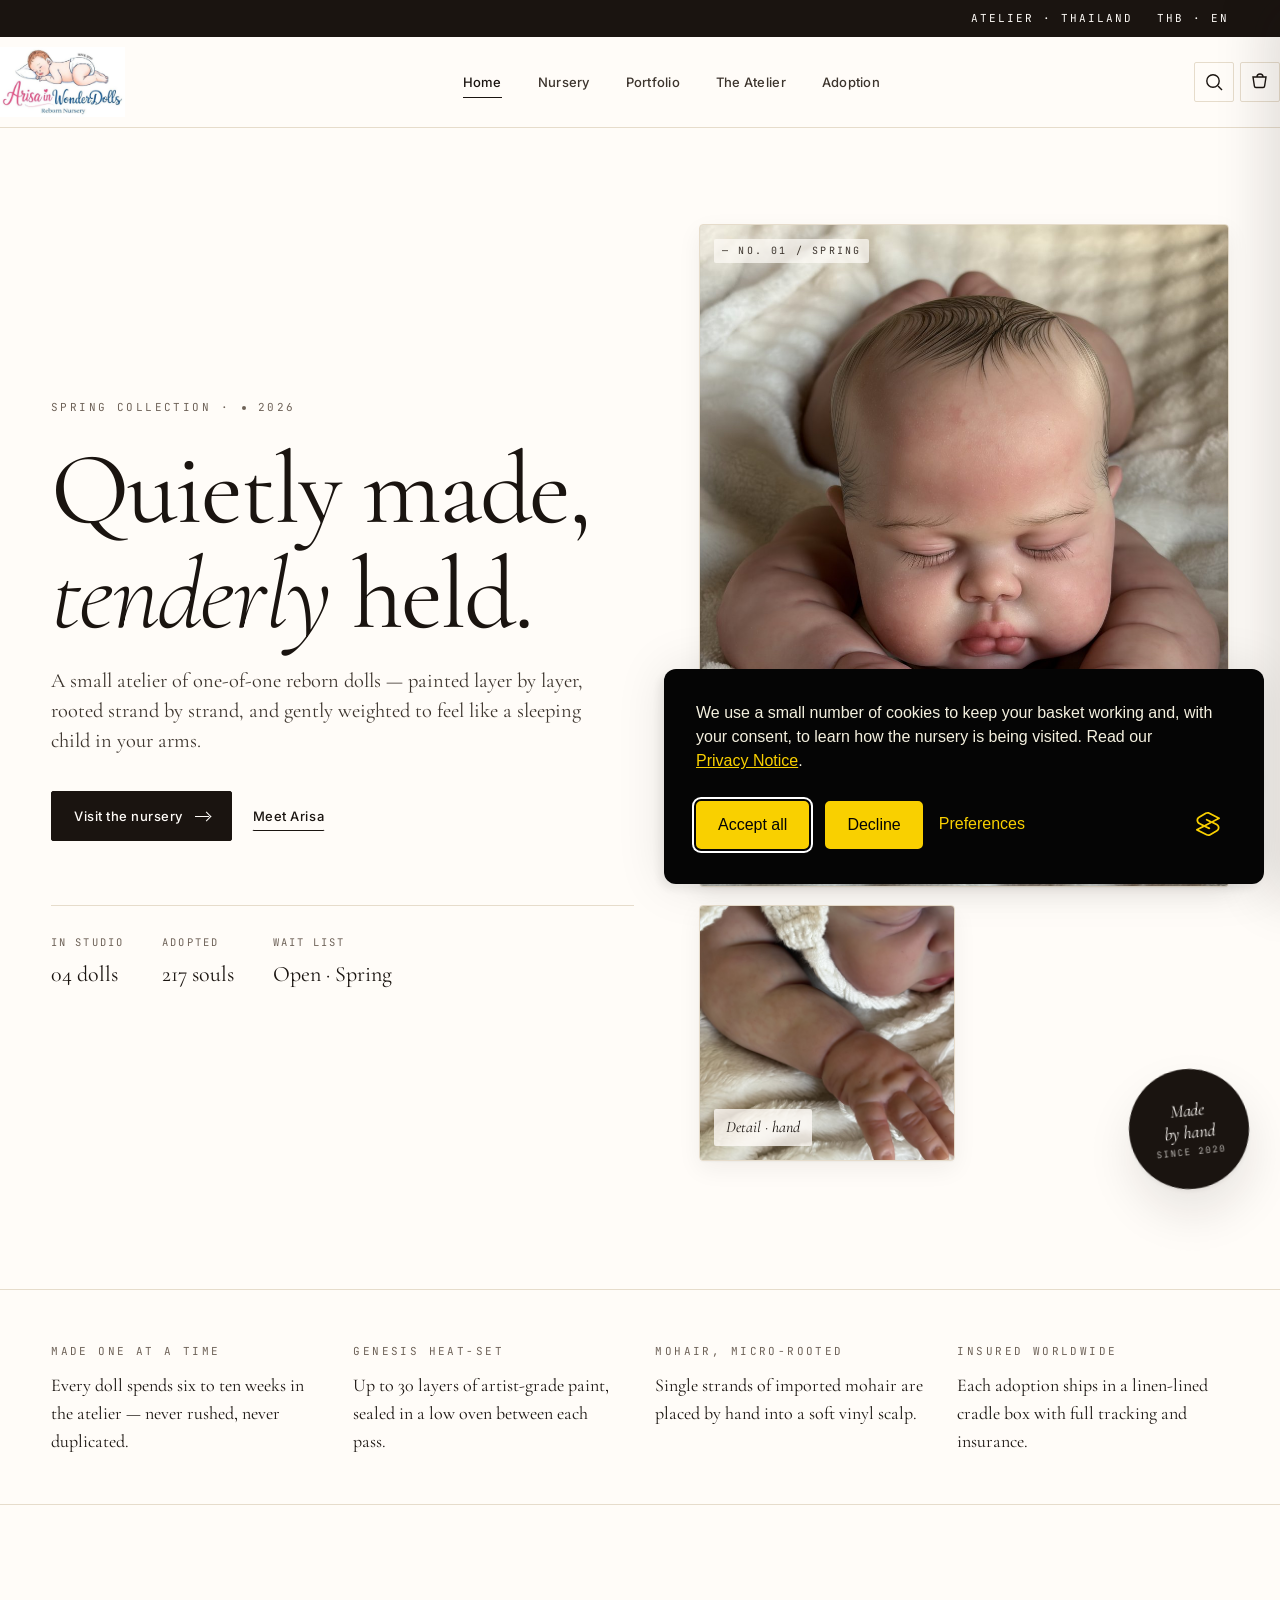
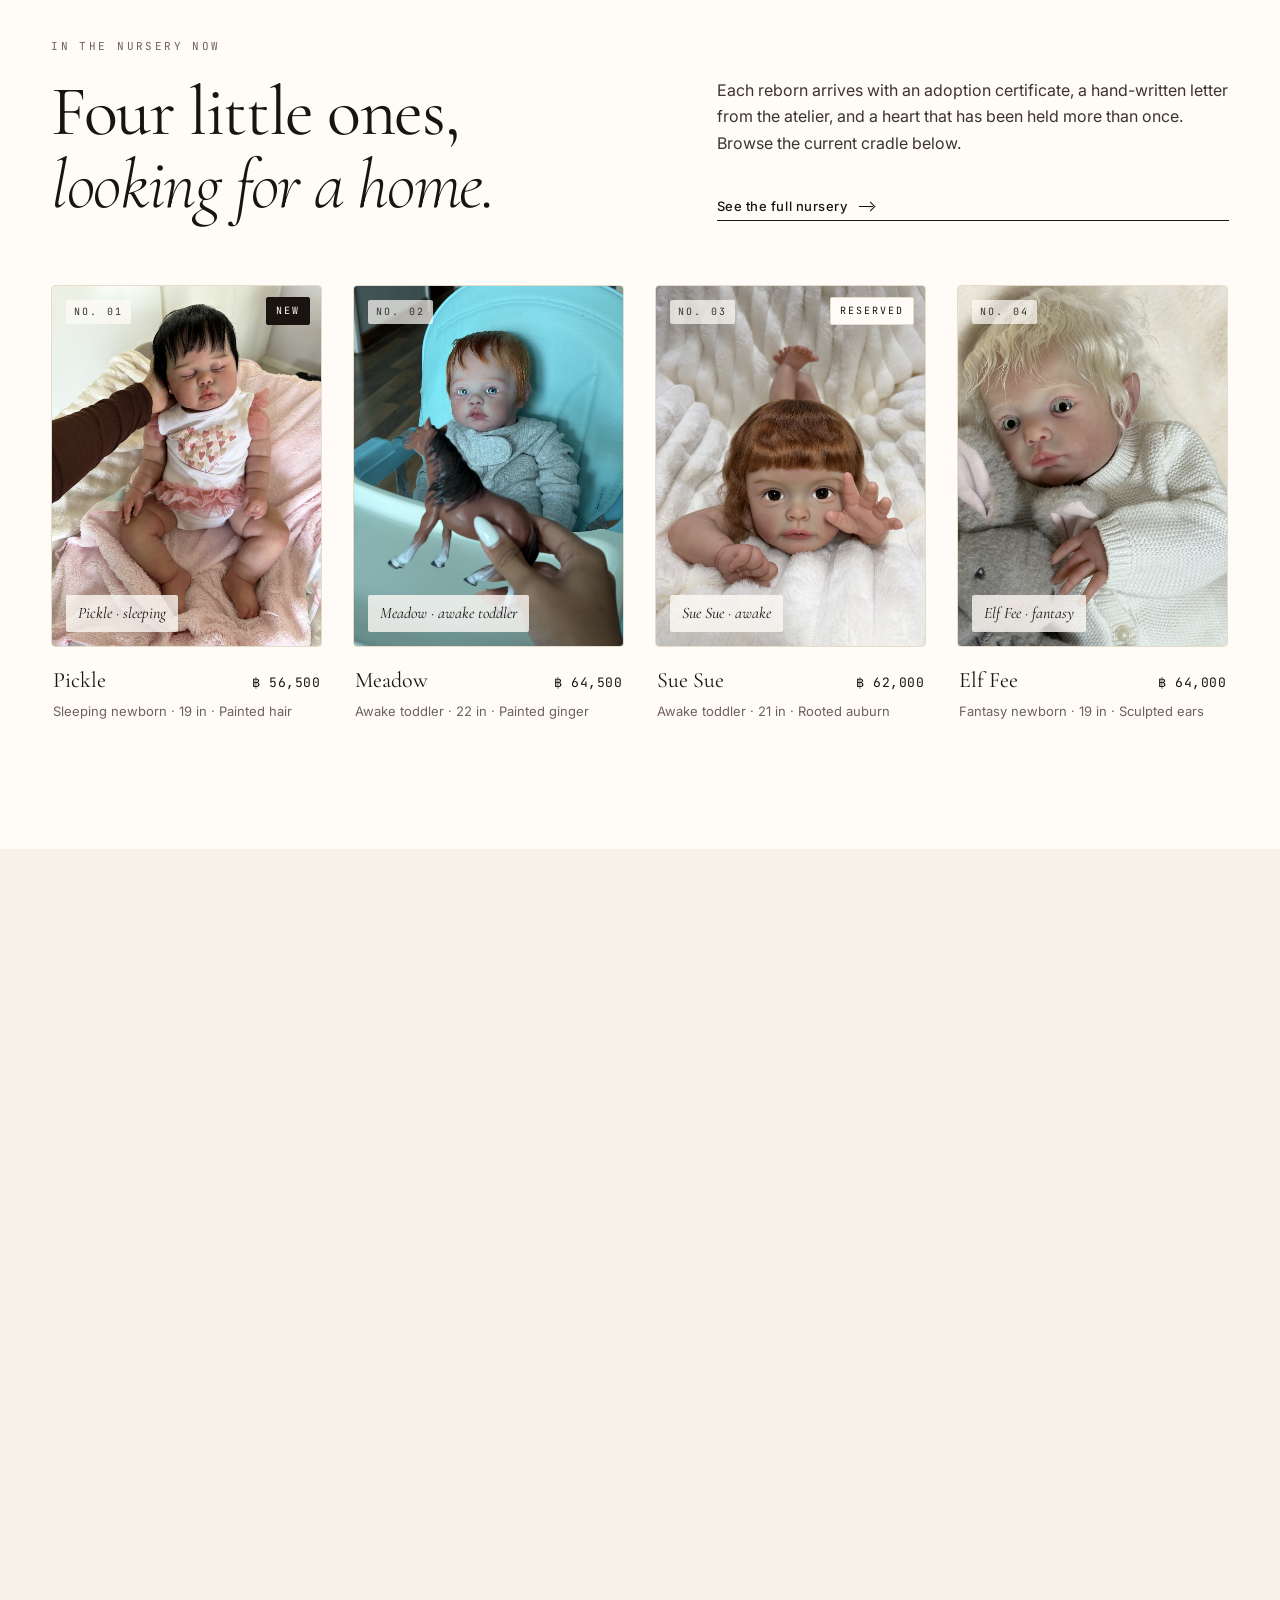
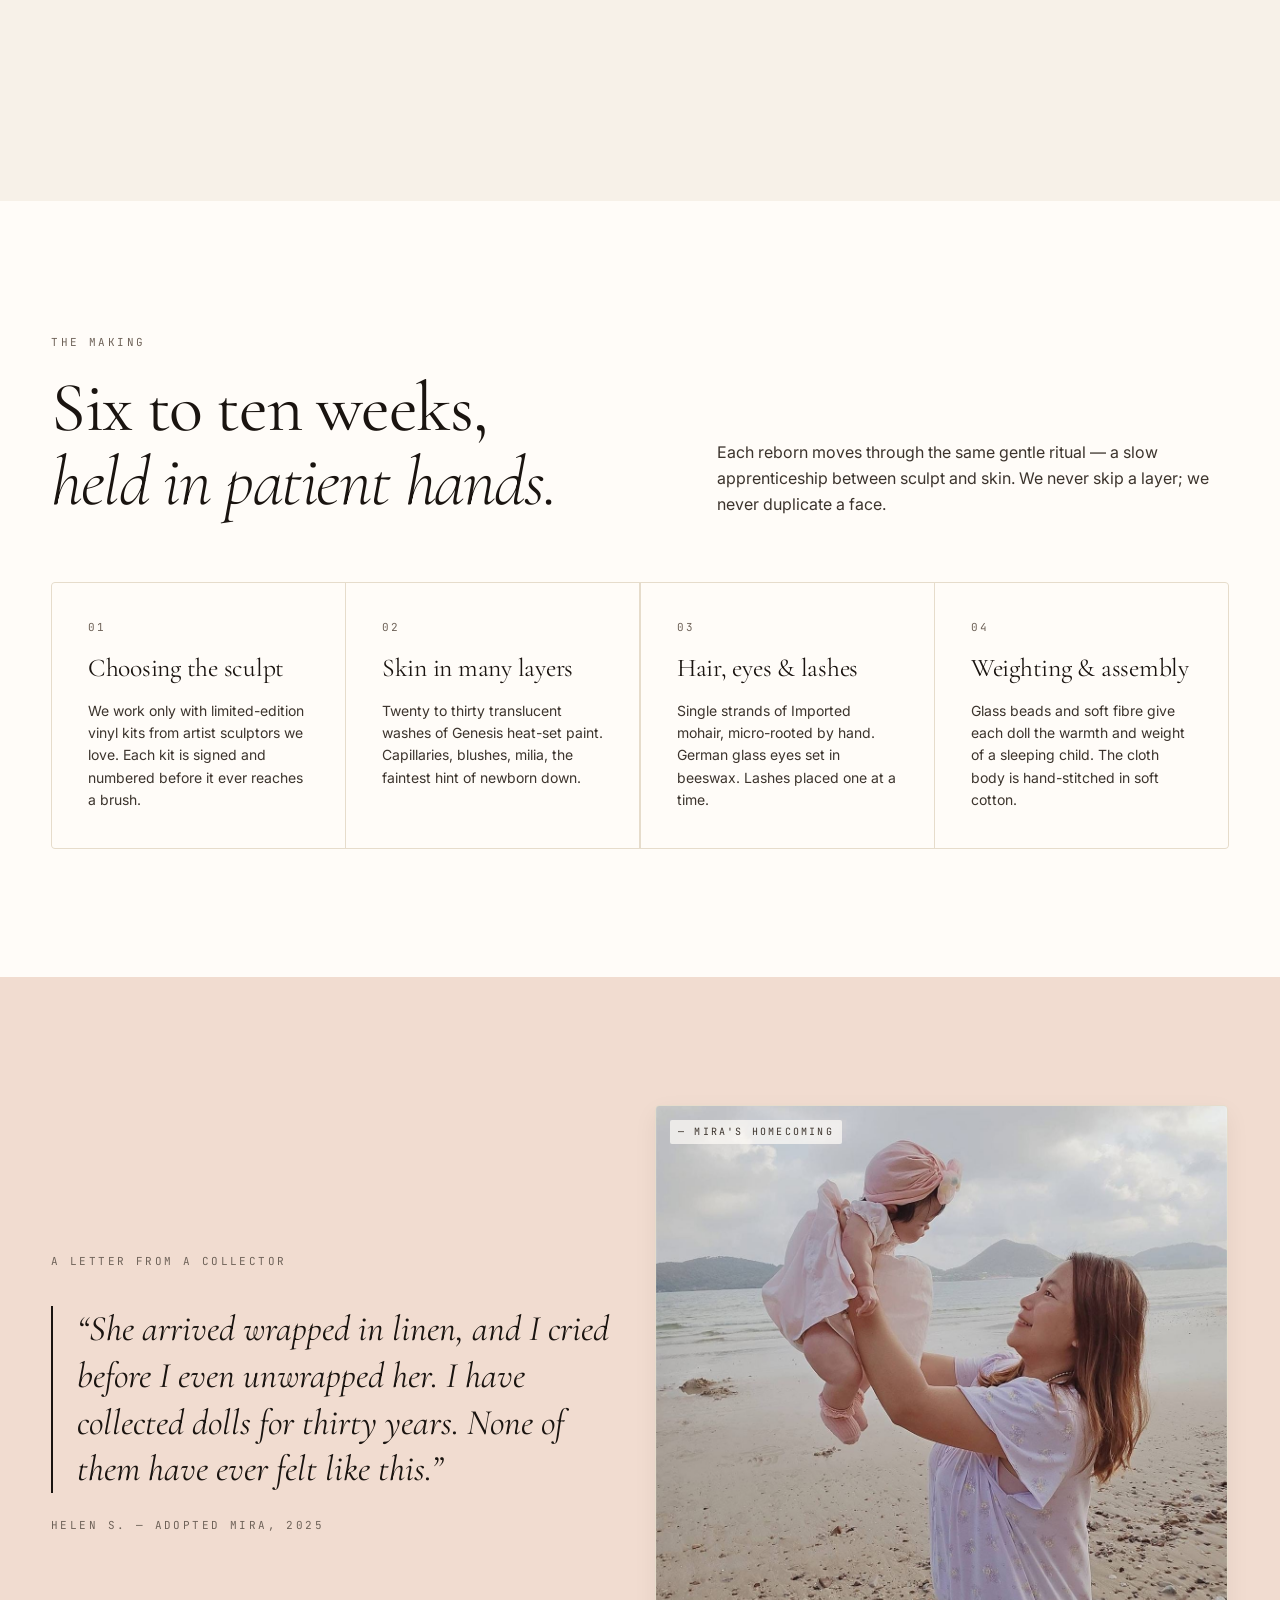
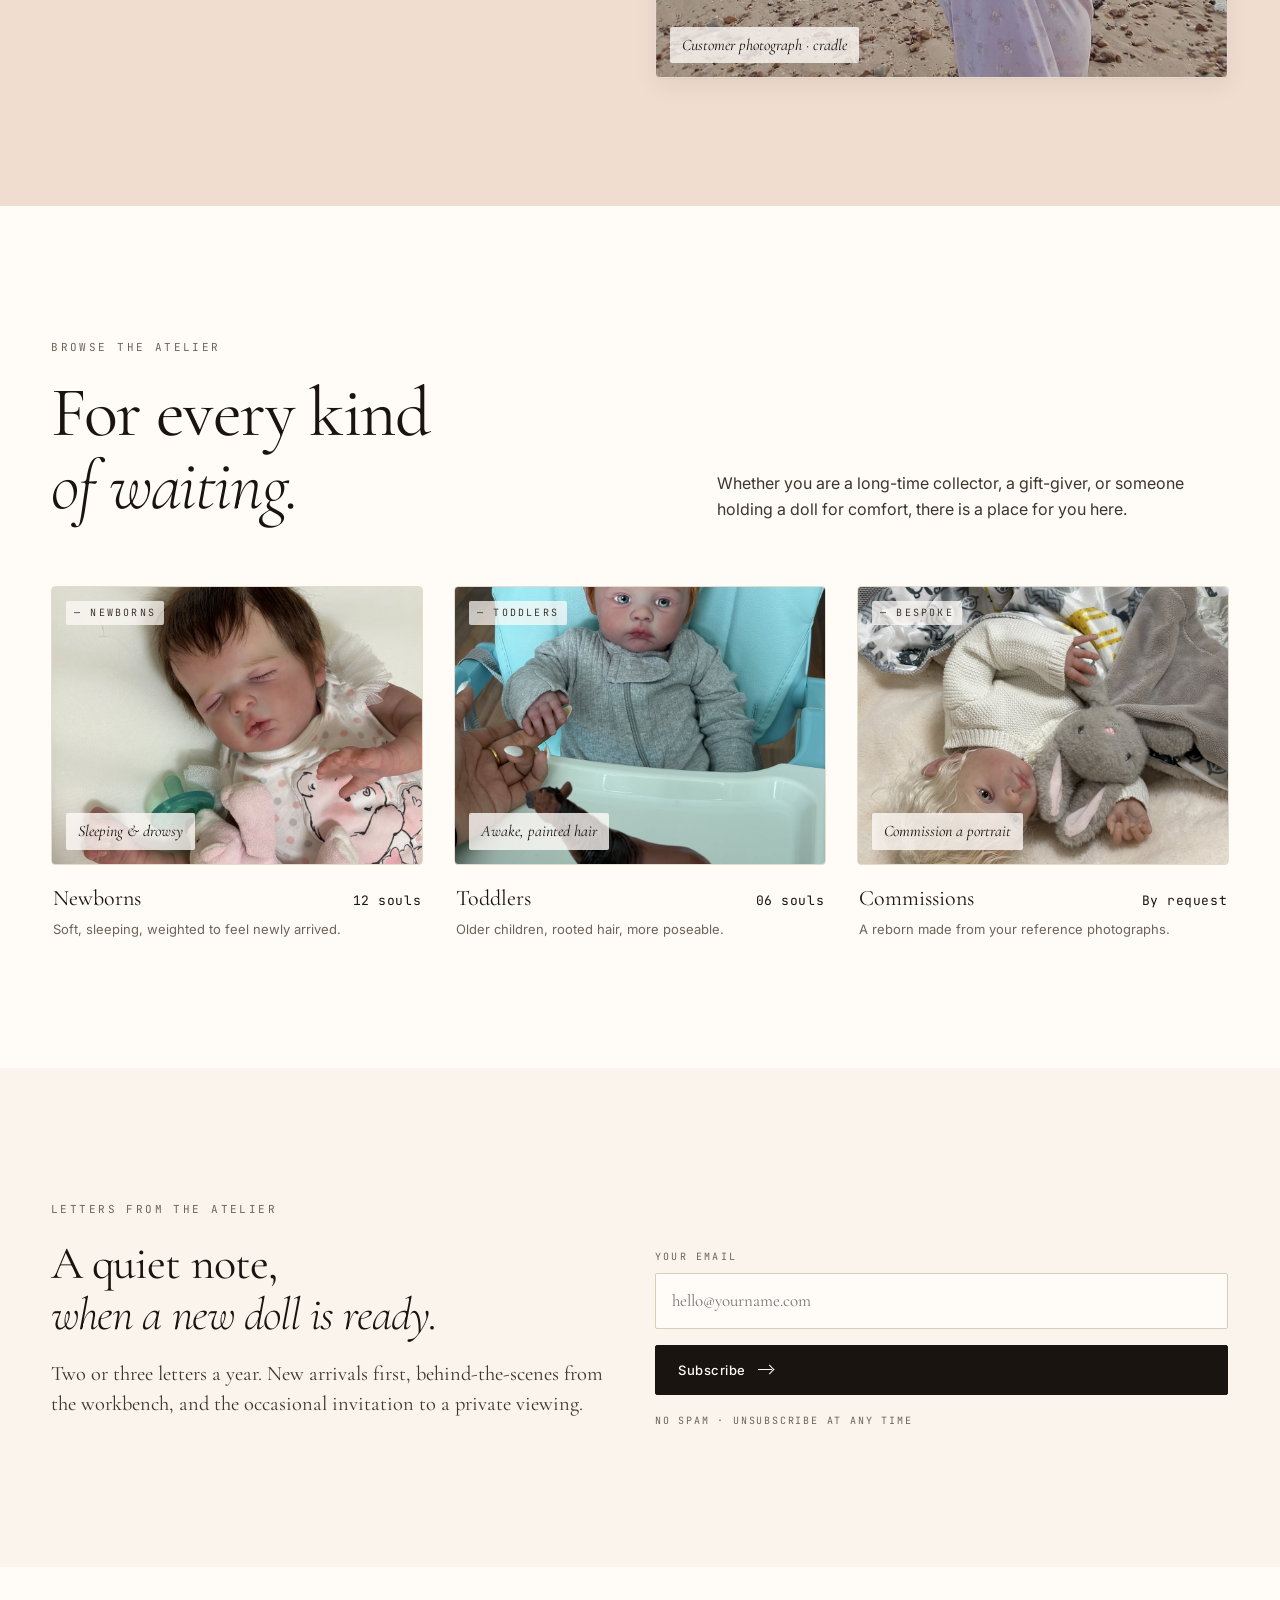
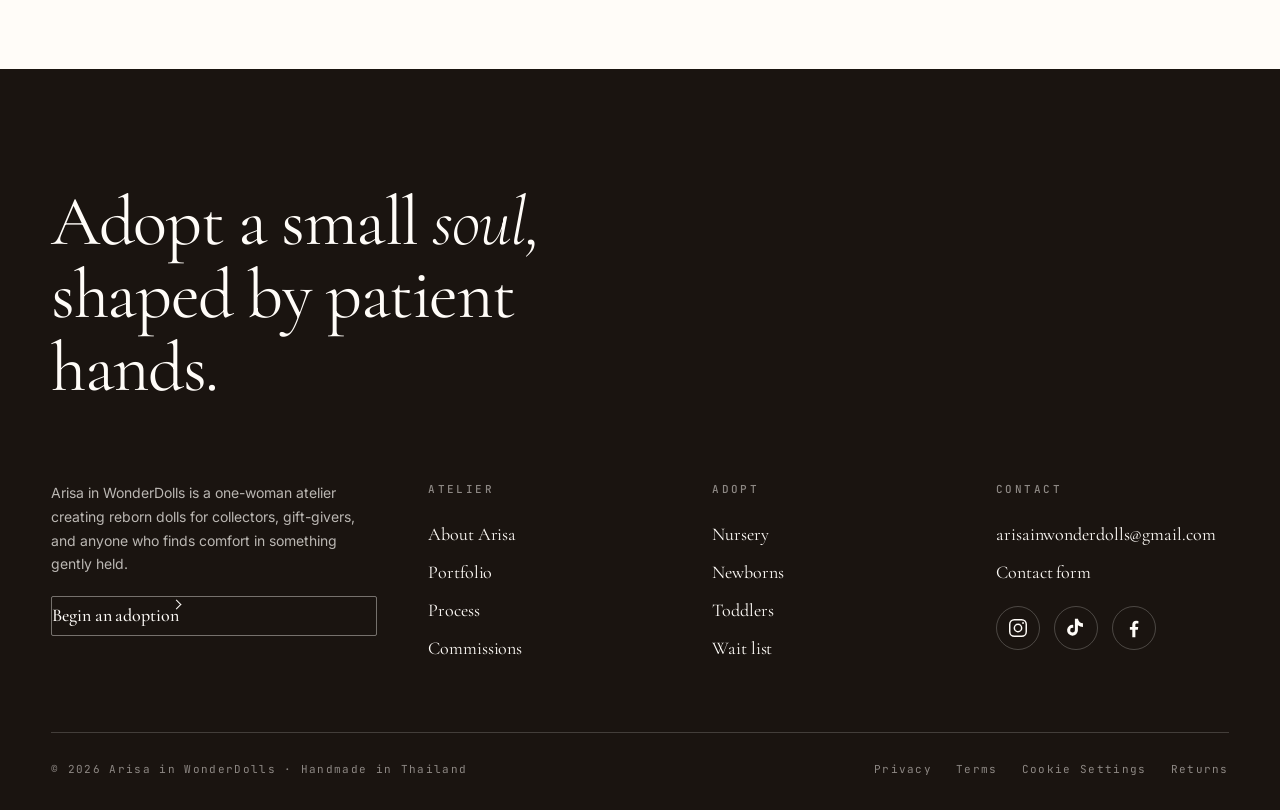
==== commit 7a5933f2: "Embed Empirra Feedback widget on all 8 pages Adds <script src=".../widget.js" data-client="fb84dcd8-" ====
--- a/index.html
+++ b/index.html
@@ -1,4 +1,4 @@
-<!doctype html>
+﻿<!doctype html>
 <html lang="en">
 <head>
 <meta charset="utf-8" />
@@ -18,23 +18,40 @@
 <meta name="twitter:card" content="summary_large_image" />
 <link rel="preconnect" href="https://fonts.googleapis.com" />
 <link rel="preconnect" href="https://fonts.gstatic.com" crossorigin />
-<link rel="stylesheet" href="assets/css/styles.css" />
+<link rel="stylesheet" href="assets/css/styles.css?v=3" />
 <script type="application/ld+json">
 {
   "@context": "https://schema.org",
   "@type": "Store",
   "name": "Arisa in WonderDolls",
-  "description": "Handmade reborn dolls, made one at a time in a small European atelier.",
+  "description": "Handmade reborn dolls, made one at a time in a small Thai atelier.",
   "url": "https://arisainwonderdolls.com/",
   "image": "https://arisainwonderdolls.com/assets/img/logo.jpg",
   "logo": "https://arisainwonderdolls.com/assets/img/logo.jpg",
   "email": "arisainwonderdolls@gmail.com",
-  "priceRange": "€€€",
+  "priceRange": "฿฿฿",
   "foundingDate": "2020",
   "founder": { "@type": "Person", "name": "Arisa" },
-  "address": { "@type": "PostalAddress", "addressCountry": "EU" }
+  "address": { "@type": "PostalAddress", "addressCountry": "TH" }
 }
 </script>
+<!-- Google Consent Mode V2 — default deny; updated by Silktide consent manager -->
+<script>
+window.dataLayer = window.dataLayer || [];
+function gtag(){dataLayer.push(arguments);}
+gtag('consent', 'default', {
+  analytics_storage: 'denied',
+  ad_storage: 'denied',
+  ad_user_data: 'denied',
+  ad_personalization: 'denied',
+  wait_for_update: 500
+});
+</script>
+<!-- TODO: replace G-XXXXXXXXXX with Arisa's GA4 measurement ID when available -->
+<!--
+<script async src="https://www.googletagmanager.com/gtag/js?id=G-XXXXXXXXXX"></script>
+<script>gtag('js', new Date());gtag('config', 'G-XXXXXXXXXX');</script>
+-->
 </head>
 <body data-screen-label="01 Home">
 
@@ -45,8 +62,8 @@
       <span>Worldwide insured shipping &nbsp;·&nbsp; Each doll is one-of-one &nbsp;·&nbsp; Adoption certificate included &nbsp;·&nbsp; Hand-painted in Genesis heat-set &nbsp;·&nbsp; Worldwide insured shipping &nbsp;·&nbsp; Each doll is one-of-one &nbsp;·&nbsp; Adoption certificate included &nbsp;·&nbsp; Hand-painted in Genesis heat-set &nbsp;·&nbsp;</span>
     </div>
     <div class="meta">
-      <span>Atelier · Lithuania</span>
-      <span>EUR · EN</span>
+      <span>Atelier · Thailand</span>
+      <span>THB · EN</span>
     </div>
   </div>
 </div>
@@ -131,11 +148,11 @@
       </div>
     </div>
     <div class="hero-stack reveal">
-      <div class="imgph main">
-        <span class="corner">— No. 04 / Spring</span>
-        <span class="label">Hero portrait · Liora, sleeping</span>
-      </div>
-      <div class="imgph sub blue">
+      <div class="imgph main has-photo" style="background-image:url('assets/img/products/pickle/portrait-arms-up.jpg?v=1')">
+        <span class="corner">— No. 01 / Spring</span>
+        <span class="label">Hero portrait · Pickle, sleeping</span>
+      </div>
+      <div class="imgph sub has-photo" style="background-image:url('assets/img/products/pickle/detail-hand.jpg?v=1')">
         <span class="label">Detail · hand</span>
       </div>
       <div class="badge" aria-hidden="true">
@@ -162,7 +179,7 @@
       </div>
       <div>
         <div class="eyebrow mb-s">Mohair, micro-rooted</div>
-        <p style="font-family:var(--serif); font-size:18px; color:var(--ink); margin:0;">Single strands of European mohair are placed by hand into a soft vinyl scalp.</p>
+        <p style="font-family:var(--serif); font-size:18px; color:var(--ink); margin:0;">Single strands of imported mohair are placed by hand into a soft vinyl scalp.</p>
       </div>
       <div>
         <div class="eyebrow mb-s">Insured worldwide</div>
@@ -191,56 +208,56 @@
     <div class="grid grid-4">
       <a class="product-card reveal" href="product.html">
         <div class="frame">
-          <div class="imgph ar-tall">
+          <div class="imgph ar-tall has-photo" style="background-image:url('assets/img/products/pickle/dressed-heart-tutu.jpg?v=1')">
             <span class="corner">No. 01</span>
-            <span class="label">Liora · sleeping</span>
+            <span class="label">Pickle · sleeping</span>
           </div>
           <span class="tag new">New</span>
           <div class="quick">
             <button class="btn btn-primary"
               data-add-to-cart
-              data-product='{"id":"liora","name":"Liora","subtitle":"Sleeping newborn · 19in","price":1480,"placeholder":"Liora · sleeping"}'>
+              data-product='{"id":"pickle","name":"Pickle","subtitle":"Sleeping newborn · 19in","price":56500,"placeholder":"Pickle · sleeping"}'>
               Reserve <span class="arrow"></span>
             </button>
           </div>
         </div>
         <div class="body">
           <div class="meta-row">
-            <span class="name">Liora</span>
-            <span class="price">€ 1,480</span>
-          </div>
-          <span class="sub">Sleeping newborn · 19 in · Genesis heat-set</span>
+            <span class="name">Pickle</span>
+            <span class="price">฿ 56,500</span>
+          </div>
+          <span class="sub">Sleeping newborn · 19 in · Painted hair</span>
         </div>
       </a>
 
       <a class="product-card reveal" href="product.html">
         <div class="frame">
-          <div class="imgph ar-tall blue">
+          <div class="imgph ar-tall has-photo" style="background-image:url('assets/img/products/meadow/highchair-with-horse.jpg?v=1')">
             <span class="corner">No. 02</span>
-            <span class="label">Theo · awake</span>
+            <span class="label">Meadow · awake toddler</span>
           </div>
           <div class="quick">
             <button class="btn btn-primary"
               data-add-to-cart
-              data-product='{"id":"theo","name":"Theo","subtitle":"Awake toddler · 21in","price":1690,"tone":"blue","placeholder":"Theo · awake"}'>
+              data-product='{"id":"meadow","name":"Meadow","subtitle":"Awake toddler · 22in","price":64500,"placeholder":"Meadow · awake"}'>
               Reserve <span class="arrow"></span>
             </button>
           </div>
         </div>
         <div class="body">
           <div class="meta-row">
-            <span class="name">Theo</span>
-            <span class="price">€ 1,690</span>
-          </div>
-          <span class="sub">Awake toddler · 21 in · Painted hair</span>
+            <span class="name">Meadow</span>
+            <span class="price">฿ 64,500</span>
+          </div>
+          <span class="sub">Awake toddler · 22 in · Painted ginger</span>
         </div>
       </a>
 
       <a class="product-card reveal" href="product.html">
         <div class="frame">
-          <div class="imgph ar-tall cream">
+          <div class="imgph ar-tall has-photo" style="background-image:url('assets/img/products/sue-sue/finished-auburn.jpg?v=1')">
             <span class="corner">No. 03</span>
-            <span class="label">Margot · drowsy</span>
+            <span class="label">Sue Sue · awake</span>
           </div>
           <span class="tag">Reserved</span>
           <div class="quick">
@@ -249,33 +266,33 @@
         </div>
         <div class="body">
           <div class="meta-row">
-            <span class="name">Margot</span>
-            <span class="price">€ 1,540</span>
-          </div>
-          <span class="sub">Drowsy newborn · 18 in · Mohair</span>
+            <span class="name">Sue Sue</span>
+            <span class="price">฿ 62,000</span>
+          </div>
+          <span class="sub">Awake toddler · 21 in · Rooted auburn</span>
         </div>
       </a>
 
       <a class="product-card reveal" href="product.html">
         <div class="frame">
-          <div class="imgph ar-tall">
+          <div class="imgph ar-tall has-photo" style="background-image:url('assets/img/products/elf-fee/portrait-with-bunny.jpg?v=1')">
             <span class="corner">No. 04</span>
-            <span class="label">Soren · awake</span>
+            <span class="label">Elf Fee · fantasy</span>
           </div>
           <div class="quick">
             <button class="btn btn-primary"
               data-add-to-cart
-              data-product='{"id":"soren","name":"Soren","subtitle":"Awake newborn · 20in","price":1620,"placeholder":"Soren · awake"}'>
+              data-product='{"id":"elf-fee","name":"Elf Fee","subtitle":"Fantasy newborn · 19in","price":64000,"placeholder":"Elf Fee · fantasy"}'>
               Reserve <span class="arrow"></span>
             </button>
           </div>
         </div>
         <div class="body">
           <div class="meta-row">
-            <span class="name">Soren</span>
-            <span class="price">€ 1,620</span>
-          </div>
-          <span class="sub">Awake newborn · 20 in · Glass eyes</span>
+            <span class="name">Elf Fee</span>
+            <span class="price">฿ 64,000</span>
+          </div>
+          <span class="sub">Fantasy newborn · 19 in · Sculpted ears</span>
         </div>
       </a>
     </div>
@@ -287,9 +304,9 @@
   <div class="container">
     <div class="split">
       <div class="reveal">
-        <div class="imgph ar-portrait">
+        <div class="imgph ar-portrait has-photo" style="background-image:url('assets/img/process/painting-dark-swirl.jpg?v=1')">
           <span class="corner">— Atelier, morning light</span>
-          <span class="label">Workbench · paints &amp; brushes</span>
+          <span class="label">Workbench · painted hair, swirl</span>
         </div>
       </div>
       <div class="reveal">
@@ -326,7 +343,7 @@
       </div>
       <div class="step reveal">
         <h3>Hair, eyes &amp; lashes</h3>
-        <p>Single strands of European mohair, micro-rooted by hand. German glass eyes set in beeswax. Lashes placed one at a time.</p>
+        <p>Single strands of Imported mohair, micro-rooted by hand. German glass eyes set in beeswax. Lashes placed one at a time.</p>
       </div>
       <div class="step reveal">
         <h3>Weighting &amp; assembly</h3>
@@ -346,7 +363,7 @@
         <div class="quote-author">Helen S. — Adopted Mira, 2025</div>
       </div>
       <div class="reveal">
-        <div class="imgph ar-square">
+        <div class="imgph ar-square has-photo" style="background-image:url('assets/img/testimonials/customer-mom-beach.jpg?v=1')">
           <span class="corner">— Mira's homecoming</span>
           <span class="label">Customer photograph · cradle</span>
         </div>
@@ -371,7 +388,7 @@
     <div class="grid grid-3">
       <a class="product-card reveal" href="shop.html">
         <div class="frame">
-          <div class="imgph ar-landscape">
+          <div class="imgph ar-landscape has-photo" style="background-image:url('assets/img/products/luisa/finished-pacifier-bear.jpg?v=1')">
             <span class="corner">— Newborns</span>
             <span class="label">Sleeping &amp; drowsy</span>
           </div>
@@ -386,7 +403,7 @@
       </a>
       <a class="product-card reveal" href="shop.html">
         <div class="frame">
-          <div class="imgph ar-landscape blue">
+          <div class="imgph ar-landscape has-photo" style="background-image:url('assets/img/products/meadow/highchair-reaching.jpg?v=1')">
             <span class="corner">— Toddlers</span>
             <span class="label">Awake, painted hair</span>
           </div>
@@ -401,7 +418,7 @@
       </a>
       <a class="product-card reveal" href="contact.html">
         <div class="frame">
-          <div class="imgph ar-landscape cream">
+          <div class="imgph ar-landscape has-photo" style="background-image:url('assets/img/products/elf-fee/lifestyle-bunny-blanket.jpg?v=1')">
             <span class="corner">— Bespoke</span>
             <span class="label">Commission a portrait</span>
           </div>
@@ -468,15 +485,19 @@
         <h4>Contact</h4>
         <a href="mailto:arisainwonderdolls@gmail.com">arisainwonderdolls@gmail.com</a>
         <a href="contact.html">Contact form</a>
-        <a href="#" aria-label="Instagram">Instagram</a>
-        <a href="#" aria-label="Pinterest">Pinterest</a>
+        <div class="social-icons">
+          <a href="https://www.instagram.com/arisa_in_wonderdolls" target="_blank" rel="noopener noreferrer" aria-label="Instagram"><svg viewBox="0 0 24 24" fill="none" stroke="currentColor" stroke-width="1.6" stroke-linecap="round" stroke-linejoin="round" aria-hidden="true"><rect x="3" y="3" width="18" height="18" rx="5"/><circle cx="12" cy="12" r="4"/><circle cx="17.5" cy="6.5" r="1" fill="currentColor" stroke="none"/></svg></a>
+          <a href="https://www.tiktok.com/@arisareborndollnersury" target="_blank" rel="noopener noreferrer" aria-label="TikTok"><svg viewBox="0 0 24 24" fill="currentColor" aria-hidden="true"><path d="M19.6 6.8a5.7 5.7 0 0 1-3.5-1.2 5.7 5.7 0 0 1-2-3.6h-3.3v12.4a2.6 2.6 0 1 1-2.6-2.6c.27 0 .54.04.78.12V8.6a5.9 5.9 0 1 0 5.1 5.85V9.1a8.9 8.9 0 0 0 5.5 1.85V7.6c-.01 0-.01-.8 0-.8z"/></svg></a>
+          <a href="https://www.facebook.com/share/1AxGdXgPge/" target="_blank" rel="noopener noreferrer" aria-label="Facebook"><svg viewBox="0 0 24 24" fill="currentColor" aria-hidden="true"><path d="M13.5 22v-8h2.7l.4-3.2h-3.1V8.7c0-.93.26-1.56 1.6-1.56h1.7V4.27a23 23 0 0 0-2.5-.13c-2.46 0-4.15 1.5-4.15 4.26V10.8H7.5V14h2.65v8h3.35z"/></svg></a>
+        </div>
       </div>
     </div>
     <div class="footer-bar">
-      <span>© <span data-year>2026</span> Arisa in WonderDolls · Handmade in the EU</span>
+      <span>© <span data-year>2026</span> Arisa in WonderDolls · Handmade in Thailand</span>
       <span style="display:inline-flex; gap:24px;">
         <a href="privacy.html">Privacy</a>
         <a href="terms.html">Terms</a>
+        <a href="#" data-cookie-settings>Cookie Settings</a>
         <a href="contact.html">Returns</a>
       </span>
     </div>
@@ -496,7 +517,7 @@
   <div class="cart-foot">
     <div class="row">
       <span style="font-family: var(--mono); font-size: 11px; letter-spacing:.18em; text-transform: uppercase; color: var(--ink-3);">Subtotal</span>
-      <span class="total" data-cart-total>€ 0</span>
+      <span class="total" data-cart-total>฿ 0</span>
     </div>
     <div class="vat">VAT included · Insured shipping at checkout</div>
     <a class="btn btn-primary" href="contact.html">Continue to adoption <span class="arrow"></span></a>
@@ -504,8 +525,22 @@
   </div>
 </aside>
 
+<!-- Silktide Consent Manager — deferred to avoid render-blocking -->
+<link rel="preload" href="assets/silktide/silktide-consent-manager.css?v=1" as="style" onload="this.onload=null;this.rel='stylesheet'"/>
+<noscript><link rel="stylesheet" href="assets/silktide/silktide-consent-manager.css?v=1"/></noscript>
+<script defer src="assets/silktide/silktide-consent-manager.js?v=1"></script>
+<script defer src="assets/js/consent-init.js?v=1"></script>
 <script src="assets/js/main.js" defer></script>
-<script src="assets/js/cart.js" defer></script>
+<script src="assets/js/cart.js?v=2" defer></script>
 <script src="https://empirra-feedback.vercel.app/widget.js" data-client="fb84dcd8-c461-484a-86a5-8018ec5f7970" defer></script>
+<!-- Floating contact buttons -->
+<div class="fab-stack" aria-label="Contact options">
+  <a class="fab fab--whatsapp" href="https://wa.me/66962026660" target="_blank" rel="noopener noreferrer" aria-label="Contact on WhatsApp">
+    <svg viewBox="0 0 24 24" xmlns="http://www.w3.org/2000/svg" aria-hidden="true" focusable="false"><path d="M17.472 14.382c-.297-.149-1.758-.867-2.03-.967-.273-.099-.471-.148-.67.15-.197.297-.767.966-.94 1.164-.173.199-.347.223-.644.075-.297-.15-1.255-.463-2.39-1.475-.883-.788-1.48-1.761-1.653-2.059-.173-.297-.018-.458.13-.606.134-.133.297-.347.446-.52.149-.174.198-.298.298-.497.099-.198.05-.371-.025-.52-.075-.149-.669-1.612-.916-2.207-.242-.579-.487-.5-.669-.51l-.57-.01c-.198 0-.52.074-.792.372-.272.297-1.04 1.016-1.04 2.479 0 1.462 1.065 2.875 1.213 3.074.149.198 2.096 3.2 5.077 4.487.709.306 1.262.489 1.694.625.712.227 1.36.195 1.871.118.571-.085 1.758-.719 2.006-1.413.248-.694.248-1.289.173-1.413-.074-.124-.272-.198-.57-.347m-5.421 7.403h-.004a9.87 9.87 0 0 1-5.031-1.378l-.361-.214-3.741.982.998-3.648-.235-.374a9.86 9.86 0 0 1-1.51-5.26c.001-5.45 4.436-9.884 9.888-9.884 2.64 0 5.122 1.03 6.988 2.898a9.825 9.825 0 0 1 2.893 6.994c-.003 5.45-4.437 9.884-9.885 9.884m8.413-18.297A11.815 11.815 0 0 0 12.05 0C5.495 0 .16 5.335.157 11.892c0 2.096.547 4.142 1.588 5.945L.057 24l6.305-1.654a11.882 11.882 0 0 0 5.683 1.448h.005c6.554 0 11.89-5.335 11.893-11.893A11.821 11.821 0 0 0 20.464 3.488"/></svg>
+  </a>
+  <a class="fab fab--line" href="https://line.me/ti/p/dumver18" target="_blank" rel="noopener noreferrer" aria-label="Contact on LINE">
+    <svg viewBox="0 0 24 24" xmlns="http://www.w3.org/2000/svg" aria-hidden="true" focusable="false"><path d="M19.365 9.863c.349 0 .63.285.63.631 0 .345-.281.63-.63.63H17.61v1.125h1.755c.349 0 .63.283.63.63 0 .344-.281.629-.63.629h-2.386c-.346 0-.627-.285-.627-.629V8.108c0-.345.281-.63.63-.63h2.386c.346 0 .627.285.627.63 0 .349-.281.63-.63.63H17.61v1.125h1.755zm-3.855 3.016c0 .27-.174.51-.432.596-.064.021-.133.031-.199.031-.211 0-.391-.09-.51-.25l-2.443-3.317v2.94c0 .344-.279.629-.631.629-.346 0-.626-.285-.626-.629V8.108c0-.27.173-.51.43-.595.06-.023.135-.033.194-.033.195 0 .375.104.495.254l2.462 3.33V8.108c0-.345.282-.63.63-.63.345 0 .63.285.63.63v4.771zm-5.741 0c0 .344-.282.629-.631.629-.345 0-.627-.285-.627-.629V8.108c0-.345.282-.63.63-.63.346 0 .628.285.628.63v4.771zm-2.466.629H4.917c-.345 0-.63-.285-.63-.629V8.108c0-.345.285-.63.63-.63.348 0 .63.285.63.63v4.141h1.756c.348 0 .629.283.629.63 0 .344-.282.629-.629.629M24 10.314C24 4.943 18.615.572 12 .572S0 4.943 0 10.314c0 4.811 4.27 8.842 10.035 9.608.391.082.923.258 1.058.59.12.301.079.766.038 1.08l-.164 1.02c-.045.301-.24 1.186 1.049.645 1.291-.539 6.916-4.078 9.436-6.975C23.176 14.393 24 12.458 24 10.314"/></svg>
+  </a>
+</div>
 </body>
 </html>
--- a/assets/silktide/silktide-consent-manager.css
+++ b/assets/silktide/silktide-consent-manager.css
@@ -0,0 +1,589 @@
+/* 
+  Silktide Consent Manager - https://silktide.com/consent-manager/  
+*/
+
+/* --------------------------------
+  Global Styles
+-------------------------------- */
+/* Wrapper (Global) */
+#stcm-wrapper {
+  --boxShadow: -5px 5px 10px 0px #00000012, 0px 0px 50px 0px #0000001a;
+  --fontFamily: Helvetica Neue, Segoe UI, Arial, sans-serif;
+  --primaryColor: #F9D000;
+  --backgroundColor: #050505;
+  --textColor: #F4F0DF;
+  --backdropBackgroundColor: #00000077;
+  --backdropBackgroundBlur: 0px;
+  --iconColor: #050505;
+  --iconBackgroundColor: #F9D000;
+  position: fixed;
+  bottom: 0;
+  right: 0;
+  width: 100%;
+  height: 100%;
+  z-index: 99999;
+  pointer-events: none;
+  border: 0px;
+  display: flex;
+  justify-content: center;
+  align-items: center;
+}
+
+/* --------------------------------
+Links
+-------------------------------- */
+#stcm-wrapper a {
+  all: unset;
+  display: inline-block;
+  color: var(--primaryColor);
+  text-decoration: underline;
+}
+
+#stcm-wrapper a:hover {
+  cursor: pointer;
+  color: var(--textColor);
+}
+
+/* --------------------------------
+Focus Styles
+-------------------------------- */
+#stcm-wrapper a:focus,
+#stcm-wrapper #stcm-banner button:focus,
+#stcm-wrapper #stcm-modal button:focus,
+#stcm-wrapper #stcm-icon:focus {
+  outline: none;
+  box-shadow: 0 0 0 2px var(--backgroundColor), 0 0 0 4px #ffffff;
+  border-radius: 5px;
+}
+
+#stcm-wrapper #stcm-icon:focus {
+  border-radius: 50%;
+}
+
+/* --------------------------------
+General Styles
+-------------------------------- */
+#stcm-wrapper .stcm-button {
+  color: var(--backgroundColor);
+  background-color: var(--primaryColor);
+  border: 2px solid var(--primaryColor);
+  padding: 10px 20px;
+  text-decoration: none;
+  text-align: center;
+  display: inline-block;
+  font-size: 16px;
+  line-height: 24px;
+  cursor: pointer;
+  border-radius: 5px;
+}
+
+#stcm-wrapper .stcm-button-primary:hover {
+  background-color: var(--backgroundColor);
+  color: var(--primaryColor);
+}
+
+#stcm-wrapper .stcm-button-secondary {
+  background-color: var(--backgroundColor);
+  color: var(--primaryColor);
+}
+
+#stcm-wrapper .stcm-button-secondary:hover {
+  background-color: var(--primaryColor);
+  color: var(--backgroundColor);
+}
+
+/* --------------------------------
+Banner
+-------------------------------- */
+#stcm-banner {
+  font-family: var(--fontFamily);
+  color: var(--textColor);
+  background-color: var(--backgroundColor);
+  box-sizing: border-box;
+  padding: 32px;
+  border-radius: 12px;
+  pointer-events: auto;
+  border: 0px;
+  position: fixed;
+  bottom: 16px;
+  right: 16px;
+  width: 600px;
+  overflow: auto;
+  max-width: calc(100% - 32px);
+  max-height: calc(100vh - 32px);
+  transform: translate(0, -20px);
+  opacity: 0;
+  animation: stcm-slide-down 350ms ease-out;
+  animation-delay: 0.3s;
+  box-shadow: -5px 5px 10px 0px #00000012, 0px 0px 50px 0px #0000001a;
+}
+
+#stcm-banner.stcm-loaded {
+  opacity: 1;
+  transform: none;
+  animation: none;
+}
+
+#stcm-banner:focus {
+  border-radius: 50%;
+}
+
+#stcm-banner.stcm-pos-center {
+  top: 50%;
+  left: 50%;
+  bottom: auto;
+  right: auto;
+  position: fixed;
+  transform: translate(-50%, calc(-50% - 20px));
+  animation: stcm-slide-down-center 350ms ease-out forwards;
+}
+
+#stcm-banner.stcm-pos-bottom-left {
+  bottom: 16px;
+  left: 16px;
+  position: fixed;
+}
+
+#stcm-banner.stcm-pos-bottom-center {
+  bottom: 16px;
+  left: 50%;
+  position: fixed;
+  transform: translate(-50%, -20px);
+  animation: stcm-slide-down-bottom-center 350ms ease-out forwards;
+}
+
+#stcm-banner .stcm-preferences-button {
+  display: flex;
+  gap: 5px;
+  border: none;
+  padding: 15px 0px;
+  background-color: transparent;
+  color: var(--primaryColor);
+  cursor: pointer;
+  font-size: 16px;
+}
+
+#stcm-banner .stcm-preferences-button span {
+  display: block;
+  white-space: nowrap;
+  text-decoration: none;
+}
+
+#stcm-banner .stcm-preferences-button span:hover {
+  color: var(--textColor);
+}
+
+#stcm-banner p {
+  font-size: 16px;
+  line-height: 24px;
+  color: var(--textColor);
+  margin: 0px 0px 15px;
+}
+
+#stcm-banner a {
+  display: inline-block;
+  color: var(--primaryColor);
+  text-decoration: underline;
+  background-color: var(--backgroundColor);
+}
+
+#stcm-banner a:hover {
+  color: var(--textColor);
+}
+
+#stcm-banner a.stcm-logo {
+  display: flex;
+  align-items: center;
+  justify-content: center;
+  fill: var(--primaryColor); /* passed down to svg > path */
+  margin-left: auto;
+  width: 48px;
+  height: 48px;
+  text-decoration: none;
+}
+
+#stcm-banner .stcm-actions {
+  display: flex;
+  gap: 16px;
+  flex-direction: column;
+  margin-top: 24px;
+}
+
+@media (min-width: 600px) {
+  #stcm-banner .stcm-actions {
+    flex-direction: row;
+    align-items: center;
+  }
+}
+
+#stcm-banner .stcm-actions-row {
+  display: flex;
+  gap: 16px;
+  flex-direction: row;
+  align-items: center;
+  justify-content: space-between;
+  flex-grow: 1;
+}
+
+/* --------------------------------
+Modal
+-------------------------------- */
+#stcm-modal {
+  display: none;
+  pointer-events: auto;
+  overflow: auto;
+  width: 800px;
+  max-width: 100%;
+  max-height: 100%;
+  border: 0px;
+  transform: translate(0px, -20px);
+  opacity: 0;
+  animation: stcm-slide-up-center 350ms ease-out forwards;
+  box-shadow: -5px 5px 10px 0px #00000012, 0px 0px 50px 0px #0000001a;
+  font-family: var(--fontFamily);
+  color: var(--textColor);
+  flex-direction: column;
+  padding: 30px;
+  background-color: var(--backgroundColor);
+  border-radius: 12px;
+  box-sizing: border-box;
+}
+
+/* --------------------------------
+Modal - Header
+-------------------------------- */
+#stcm-modal header {
+  display: flex;
+  justify-content: space-between;
+  align-items: center;
+  margin-bottom: 20px;
+  gap: 16px;
+}
+
+#stcm-modal h1 {
+  font-family: var(--fontFamily);
+  color: var(--textColor);
+  font-size: 24px;
+  font-weight: 500;
+  margin: 0px;
+}
+
+#stcm-modal .stcm-modal-close {
+  display: inline-flex;
+  border: none;
+  padding: 13px;
+  cursor: pointer;
+  background: var(--backgroundColor);
+  color: var(--primaryColor);
+}
+
+#stcm-modal .stcm-modal-close svg {
+  fill: var(--primaryColor);
+}
+
+/* --------------------------------
+Modal - Content
+-------------------------------- */
+#stcm-modal section {
+  flex: 1;
+  margin-top: 32px;
+}
+
+#stcm-modal section::-webkit-scrollbar {
+  display: block; /* Force scrollbars to show */
+  width: 5px; /* Width of the scrollbar */
+}
+
+#stcm-modal section::-webkit-scrollbar-thumb {
+  background-color: var(--textColor); /* Color of the scrollbar thumb */
+  border-radius: 10px; /* Rounded corners for the thumb */
+}
+
+#stcm-modal p {
+  font-size: 16px;
+  line-height: 24px;
+  color: var(--textColor);
+  opacity: 0.6;
+  margin: 0px 0px 15px;
+}
+
+#stcm-modal p:last-of-type {
+  margin: 0px;
+}
+
+#stcm-modal fieldset {
+  padding: 0px;
+  border: none;
+  margin: 0px 0px 32px;
+}
+
+#stcm-modal fieldset:last-of-type {
+  margin: 0px;
+}
+
+#stcm-modal legend {
+  padding: 0px;
+  margin: 0px 0px 10px;
+  font-weight: 700;
+  color: var(--textColor);
+  font-size: 16px;
+}
+
+#stcm-modal .stcm-consent-row {
+  display: flex;
+  justify-content: space-between;
+  align-items: flex-start;
+  gap: 24px;  
+}
+
+/* --------------------------------
+Modal - Switches
+-------------------------------- */
+#stcm-modal .stcm-toggle {
+  flex-shrink: 0;
+  position: relative;
+  display: inline-block;
+  height: 34px;
+  width: 74px;
+  cursor: pointer;
+}
+
+#stcm-modal .stcm-toggle:focus-within {
+  outline: none;
+  box-shadow: 0 0 0 2px var(--backgroundColor), 0 0 0 4px #ffffff;
+  border-radius: 25px;
+}
+
+#stcm-modal .stcm-toggle input {
+  opacity: 0;
+  position: absolute;
+}
+
+/* Unchecked Switch Styles */
+#stcm-modal .stcm-toggle-track {
+  position: relative;
+  display: block;
+  height: 34px;
+  width: 74px;
+  background: var(--textColor);
+  border-radius: 25px;
+}
+
+#stcm-modal .stcm-toggle-thumb {
+  position: absolute;
+  top: 2px;
+  left: 2px;
+  display: block;
+  height: 30px;
+  width: 30px;
+  background: var(--backgroundColor);
+  border-radius: 50%;
+  transition: left 150ms ease-out;
+}
+
+#stcm-modal .stcm-toggle-off,
+#stcm-modal .stcm-toggle-on {
+  text-transform: uppercase;
+  font-size: 15px;
+  font-weight: 500;
+  color: var(--backgroundColor);
+  position: absolute;
+  top: 5px;
+  right: 8px;
+  transition: right 150ms ease-out, opacity 150ms ease-out;
+}
+
+#stcm-modal .stcm-toggle-off {
+  opacity: 1;
+}
+
+#stcm-modal .stcm-toggle-on {
+  opacity: 0;
+}
+
+/* Checked Switch Styles */
+#stcm-modal .stcm-toggle input:checked + .stcm-toggle-track {
+  background: var(--primaryColor);
+}
+
+#stcm-modal .stcm-toggle input:checked ~ .stcm-toggle-thumb {
+  left: calc(100% - 32px);
+}
+
+#stcm-modal .stcm-toggle input:checked ~ .stcm-toggle-off {
+  right: calc(100% - 32px);
+  opacity: 0;
+}
+
+#stcm-modal .stcm-toggle input:checked ~ .stcm-toggle-on {
+  right: calc(100% - 34px);
+  opacity: 1;
+}
+
+#stcm-modal .stcm-toggle input:disabled + .stcm-toggle-track {
+  opacity: 0.65;
+  filter: grayscale(100%);
+  cursor: not-allowed;
+}
+
+/* --------------------------------
+Modal - Footer
+-------------------------------- */
+#stcm-modal footer {
+  display: flex;
+  flex-direction: column;
+  gap: 16px;
+  margin-top: 24px;
+}
+
+@media (min-width: 600px) {
+  #stcm-modal footer {
+    flex-direction: row;
+    align-items: center;
+  }
+}
+
+#stcm-modal footer a {
+  margin-left: auto;
+  padding: 0;
+}
+
+#stcm-modal footer a.stcm-credit-link {
+  text-decoration: none;
+}
+
+#stcm-modal footer a.stcm-credit-link:hover {
+  text-decoration: underline;
+}
+
+/* Cookie Icon */
+#stcm-icon {
+  display: none;
+  position: fixed;
+  bottom: 10px;
+  left: 10px;
+  justify-content: center;
+  align-items: center;
+  width: 60px;
+  height: 60px;
+  border-radius: 50%;
+  padding: 0px;
+  border: none;
+  background-color: var(--iconColor);
+  cursor: pointer;
+  box-shadow: 0px 0px 6px 0px #0000001a;
+  pointer-events: auto;
+  animation: stcm-fade-in 0.3s ease-in-out forwards;
+}
+
+#stcm-icon.stcm-pos-bottom-right {
+  left: auto;
+  right: 10px;
+}
+
+#stcm-icon svg {
+  fill: var(--iconBackgroundColor);
+}
+
+/* --------------------------------
+Backdrop
+-------------------------------- */
+#stcm-backdrop {
+  display: none;
+  position: absolute;
+  top: 0;
+  left: 0;
+  width: 100%;
+  height: 100%;
+  background-color: var(--backdropBackgroundColor);
+  backdrop-filter: blur(var(--backdropBackgroundBlur));
+  pointer-events: all;
+}
+
+/* --------------------------------
+Animations
+-------------------------------- */
+@keyframes stcm-fade-in {
+  from {
+    opacity: 0;
+  }
+  to {
+    opacity: 1;
+  }
+}
+
+@keyframes stcm-slide-down {
+  from {
+    opacity: 0;
+    transform: translateY(-20px);
+  }
+  to {
+    opacity: 1;
+    transform: translateY(0);
+  }
+}
+
+@keyframes stcm-slide-down-center {
+  from {
+    opacity: 0;
+    transform: translate(-50%, calc(-50% - 20px));
+  }
+  to {
+    opacity: 1;
+    transform: translate(-50%, -50%);
+  }
+}
+
+@keyframes stcm-slide-down-bottom-center {
+  from {
+    opacity: 0;
+    transform: translate(-50%, -20px);
+  }
+  to {
+    opacity: 1;
+    transform: translate(-50%, 0);
+  }
+}
+
+@keyframes stcm-slide-up-center {
+  from {
+    opacity: 0;
+    transform: translate(0px, 20px);
+  }
+  to {
+    opacity: 1;
+    transform: translate(0px, 0px);
+  }
+}
+
+/* --------------------------------
+Animation - backdrop click feedback
+-------------------------------- */
+@keyframes stcm-nudge {
+  0%, 100% { right: 16px; }
+  10%, 30%, 50%, 70%, 90% { right: 20px; }
+  20%, 40%, 60%, 80% { right: 12px; }
+}
+
+/* Apply to banner */
+#stcm-banner.stcm-nudge {
+  animation: stcm-nudge 1s ease-in-out;
+}
+
+/* Apply to modal */
+#stcm-modal.stcm-nudge {
+  animation: stcm-nudge 0.5s ease-in-out;
+}
+
+/* Respect reduced motion preferences */
+@media (prefers-reduced-motion: reduce) {
+  #stcm-banner.stcm-nudge,
+  #stcm-modal.stcm-nudge {
+    animation: stcm-pulse 0.5s ease-in-out;
+  }
+  
+  @keyframes stcm-pulse {
+    0%, 100% { opacity: 1; }
+    50% { opacity: 0.85; }
+  }
+}
--- a/assets/silktide/silktide-consent-manager.css
+++ b/assets/silktide/silktide-consent-manager.css
@@ -0,0 +1,589 @@
+/* 
+  Silktide Consent Manager - https://silktide.com/consent-manager/  
+*/
+
+/* --------------------------------
+  Global Styles
+-------------------------------- */
+/* Wrapper (Global) */
+#stcm-wrapper {
+  --boxShadow: -5px 5px 10px 0px #00000012, 0px 0px 50px 0px #0000001a;
+  --fontFamily: Helvetica Neue, Segoe UI, Arial, sans-serif;
+  --primaryColor: #F9D000;
+  --backgroundColor: #050505;
+  --textColor: #F4F0DF;
+  --backdropBackgroundColor: #00000077;
+  --backdropBackgroundBlur: 0px;
+  --iconColor: #050505;
+  --iconBackgroundColor: #F9D000;
+  position: fixed;
+  bottom: 0;
+  right: 0;
+  width: 100%;
+  height: 100%;
+  z-index: 99999;
+  pointer-events: none;
+  border: 0px;
+  display: flex;
+  justify-content: center;
+  align-items: center;
+}
+
+/* --------------------------------
+Links
+-------------------------------- */
+#stcm-wrapper a {
+  all: unset;
+  display: inline-block;
+  color: var(--primaryColor);
+  text-decoration: underline;
+}
+
+#stcm-wrapper a:hover {
+  cursor: pointer;
+  color: var(--textColor);
+}
+
+/* --------------------------------
+Focus Styles
+-------------------------------- */
+#stcm-wrapper a:focus,
+#stcm-wrapper #stcm-banner button:focus,
+#stcm-wrapper #stcm-modal button:focus,
+#stcm-wrapper #stcm-icon:focus {
+  outline: none;
+  box-shadow: 0 0 0 2px var(--backgroundColor), 0 0 0 4px #ffffff;
+  border-radius: 5px;
+}
+
+#stcm-wrapper #stcm-icon:focus {
+  border-radius: 50%;
+}
+
+/* --------------------------------
+General Styles
+-------------------------------- */
+#stcm-wrapper .stcm-button {
+  color: var(--backgroundColor);
+  background-color: var(--primaryColor);
+  border: 2px solid var(--primaryColor);
+  padding: 10px 20px;
+  text-decoration: none;
+  text-align: center;
+  display: inline-block;
+  font-size: 16px;
+  line-height: 24px;
+  cursor: pointer;
+  border-radius: 5px;
+}
+
+#stcm-wrapper .stcm-button-primary:hover {
+  background-color: var(--backgroundColor);
+  color: var(--primaryColor);
+}
+
+#stcm-wrapper .stcm-button-secondary {
+  background-color: var(--backgroundColor);
+  color: var(--primaryColor);
+}
+
+#stcm-wrapper .stcm-button-secondary:hover {
+  background-color: var(--primaryColor);
+  color: var(--backgroundColor);
+}
+
+/* --------------------------------
+Banner
+-------------------------------- */
+#stcm-banner {
+  font-family: var(--fontFamily);
+  color: var(--textColor);
+  background-color: var(--backgroundColor);
+  box-sizing: border-box;
+  padding: 32px;
+  border-radius: 12px;
+  pointer-events: auto;
+  border: 0px;
+  position: fixed;
+  bottom: 16px;
+  right: 16px;
+  width: 600px;
+  overflow: auto;
+  max-width: calc(100% - 32px);
+  max-height: calc(100vh - 32px);
+  transform: translate(0, -20px);
+  opacity: 0;
+  animation: stcm-slide-down 350ms ease-out;
+  animation-delay: 0.3s;
+  box-shadow: -5px 5px 10px 0px #00000012, 0px 0px 50px 0px #0000001a;
+}
+
+#stcm-banner.stcm-loaded {
+  opacity: 1;
+  transform: none;
+  animation: none;
+}
+
+#stcm-banner:focus {
+  border-radius: 50%;
+}
+
+#stcm-banner.stcm-pos-center {
+  top: 50%;
+  left: 50%;
+  bottom: auto;
+  right: auto;
+  position: fixed;
+  transform: translate(-50%, calc(-50% - 20px));
+  animation: stcm-slide-down-center 350ms ease-out forwards;
+}
+
+#stcm-banner.stcm-pos-bottom-left {
+  bottom: 16px;
+  left: 16px;
+  position: fixed;
+}
+
+#stcm-banner.stcm-pos-bottom-center {
+  bottom: 16px;
+  left: 50%;
+  position: fixed;
+  transform: translate(-50%, -20px);
+  animation: stcm-slide-down-bottom-center 350ms ease-out forwards;
+}
+
+#stcm-banner .stcm-preferences-button {
+  display: flex;
+  gap: 5px;
+  border: none;
+  padding: 15px 0px;
+  background-color: transparent;
+  color: var(--primaryColor);
+  cursor: pointer;
+  font-size: 16px;
+}
+
+#stcm-banner .stcm-preferences-button span {
+  display: block;
+  white-space: nowrap;
+  text-decoration: none;
+}
+
+#stcm-banner .stcm-preferences-button span:hover {
+  color: var(--textColor);
+}
+
+#stcm-banner p {
+  font-size: 16px;
+  line-height: 24px;
+  color: var(--textColor);
+  margin: 0px 0px 15px;
+}
+
+#stcm-banner a {
+  display: inline-block;
+  color: var(--primaryColor);
+  text-decoration: underline;
+  background-color: var(--backgroundColor);
+}
+
+#stcm-banner a:hover {
+  color: var(--textColor);
+}
+
+#stcm-banner a.stcm-logo {
+  display: flex;
+  align-items: center;
+  justify-content: center;
+  fill: var(--primaryColor); /* passed down to svg > path */
+  margin-left: auto;
+  width: 48px;
+  height: 48px;
+  text-decoration: none;
+}
+
+#stcm-banner .stcm-actions {
+  display: flex;
+  gap: 16px;
+  flex-direction: column;
+  margin-top: 24px;
+}
+
+@media (min-width: 600px) {
+  #stcm-banner .stcm-actions {
+    flex-direction: row;
+    align-items: center;
+  }
+}
+
+#stcm-banner .stcm-actions-row {
+  display: flex;
+  gap: 16px;
+  flex-direction: row;
+  align-items: center;
+  justify-content: space-between;
+  flex-grow: 1;
+}
+
+/* --------------------------------
+Modal
+-------------------------------- */
+#stcm-modal {
+  display: none;
+  pointer-events: auto;
+  overflow: auto;
+  width: 800px;
+  max-width: 100%;
+  max-height: 100%;
+  border: 0px;
+  transform: translate(0px, -20px);
+  opacity: 0;
+  animation: stcm-slide-up-center 350ms ease-out forwards;
+  box-shadow: -5px 5px 10px 0px #00000012, 0px 0px 50px 0px #0000001a;
+  font-family: var(--fontFamily);
+  color: var(--textColor);
+  flex-direction: column;
+  padding: 30px;
+  background-color: var(--backgroundColor);
+  border-radius: 12px;
+  box-sizing: border-box;
+}
+
+/* --------------------------------
+Modal - Header
+-------------------------------- */
+#stcm-modal header {
+  display: flex;
+  justify-content: space-between;
+  align-items: center;
+  margin-bottom: 20px;
+  gap: 16px;
+}
+
+#stcm-modal h1 {
+  font-family: var(--fontFamily);
+  color: var(--textColor);
+  font-size: 24px;
+  font-weight: 500;
+  margin: 0px;
+}
+
+#stcm-modal .stcm-modal-close {
+  display: inline-flex;
+  border: none;
+  padding: 13px;
+  cursor: pointer;
+  background: var(--backgroundColor);
+  color: var(--primaryColor);
+}
+
+#stcm-modal .stcm-modal-close svg {
+  fill: var(--primaryColor);
+}
+
+/* --------------------------------
+Modal - Content
+-------------------------------- */
+#stcm-modal section {
+  flex: 1;
+  margin-top: 32px;
+}
+
+#stcm-modal section::-webkit-scrollbar {
+  display: block; /* Force scrollbars to show */
+  width: 5px; /* Width of the scrollbar */
+}
+
+#stcm-modal section::-webkit-scrollbar-thumb {
+  background-color: var(--textColor); /* Color of the scrollbar thumb */
+  border-radius: 10px; /* Rounded corners for the thumb */
+}
+
+#stcm-modal p {
+  font-size: 16px;
+  line-height: 24px;
+  color: var(--textColor);
+  opacity: 0.6;
+  margin: 0px 0px 15px;
+}
+
+#stcm-modal p:last-of-type {
+  margin: 0px;
+}
+
+#stcm-modal fieldset {
+  padding: 0px;
+  border: none;
+  margin: 0px 0px 32px;
+}
+
+#stcm-modal fieldset:last-of-type {
+  margin: 0px;
+}
+
+#stcm-modal legend {
+  padding: 0px;
+  margin: 0px 0px 10px;
+  font-weight: 700;
+  color: var(--textColor);
+  font-size: 16px;
+}
+
+#stcm-modal .stcm-consent-row {
+  display: flex;
+  justify-content: space-between;
+  align-items: flex-start;
+  gap: 24px;  
+}
+
+/* --------------------------------
+Modal - Switches
+-------------------------------- */
+#stcm-modal .stcm-toggle {
+  flex-shrink: 0;
+  position: relative;
+  display: inline-block;
+  height: 34px;
+  width: 74px;
+  cursor: pointer;
+}
+
+#stcm-modal .stcm-toggle:focus-within {
+  outline: none;
+  box-shadow: 0 0 0 2px var(--backgroundColor), 0 0 0 4px #ffffff;
+  border-radius: 25px;
+}
+
+#stcm-modal .stcm-toggle input {
+  opacity: 0;
+  position: absolute;
+}
+
+/* Unchecked Switch Styles */
+#stcm-modal .stcm-toggle-track {
+  position: relative;
+  display: block;
+  height: 34px;
+  width: 74px;
+  background: var(--textColor);
+  border-radius: 25px;
+}
+
+#stcm-modal .stcm-toggle-thumb {
+  position: absolute;
+  top: 2px;
+  left: 2px;
+  display: block;
+  height: 30px;
+  width: 30px;
+  background: var(--backgroundColor);
+  border-radius: 50%;
+  transition: left 150ms ease-out;
+}
+
+#stcm-modal .stcm-toggle-off,
+#stcm-modal .stcm-toggle-on {
+  text-transform: uppercase;
+  font-size: 15px;
+  font-weight: 500;
+  color: var(--backgroundColor);
+  position: absolute;
+  top: 5px;
+  right: 8px;
+  transition: right 150ms ease-out, opacity 150ms ease-out;
+}
+
+#stcm-modal .stcm-toggle-off {
+  opacity: 1;
+}
+
+#stcm-modal .stcm-toggle-on {
+  opacity: 0;
+}
+
+/* Checked Switch Styles */
+#stcm-modal .stcm-toggle input:checked + .stcm-toggle-track {
+  background: var(--primaryColor);
+}
+
+#stcm-modal .stcm-toggle input:checked ~ .stcm-toggle-thumb {
+  left: calc(100% - 32px);
+}
+
+#stcm-modal .stcm-toggle input:checked ~ .stcm-toggle-off {
+  right: calc(100% - 32px);
+  opacity: 0;
+}
+
+#stcm-modal .stcm-toggle input:checked ~ .stcm-toggle-on {
+  right: calc(100% - 34px);
+  opacity: 1;
+}
+
+#stcm-modal .stcm-toggle input:disabled + .stcm-toggle-track {
+  opacity: 0.65;
+  filter: grayscale(100%);
+  cursor: not-allowed;
+}
+
+/* --------------------------------
+Modal - Footer
+-------------------------------- */
+#stcm-modal footer {
+  display: flex;
+  flex-direction: column;
+  gap: 16px;
+  margin-top: 24px;
+}
+
+@media (min-width: 600px) {
+  #stcm-modal footer {
+    flex-direction: row;
+    align-items: center;
+  }
+}
+
+#stcm-modal footer a {
+  margin-left: auto;
+  padding: 0;
+}
+
+#stcm-modal footer a.stcm-credit-link {
+  text-decoration: none;
+}
+
+#stcm-modal footer a.stcm-credit-link:hover {
+  text-decoration: underline;
+}
+
+/* Cookie Icon */
+#stcm-icon {
+  display: none;
+  position: fixed;
+  bottom: 10px;
+  left: 10px;
+  justify-content: center;
+  align-items: center;
+  width: 60px;
+  height: 60px;
+  border-radius: 50%;
+  padding: 0px;
+  border: none;
+  background-color: var(--iconColor);
+  cursor: pointer;
+  box-shadow: 0px 0px 6px 0px #0000001a;
+  pointer-events: auto;
+  animation: stcm-fade-in 0.3s ease-in-out forwards;
+}
+
+#stcm-icon.stcm-pos-bottom-right {
+  left: auto;
+  right: 10px;
+}
+
+#stcm-icon svg {
+  fill: var(--iconBackgroundColor);
+}
+
+/* --------------------------------
+Backdrop
+-------------------------------- */
+#stcm-backdrop {
+  display: none;
+  position: absolute;
+  top: 0;
+  left: 0;
+  width: 100%;
+  height: 100%;
+  background-color: var(--backdropBackgroundColor);
+  backdrop-filter: blur(var(--backdropBackgroundBlur));
+  pointer-events: all;
+}
+
+/* --------------------------------
+Animations
+-------------------------------- */
+@keyframes stcm-fade-in {
+  from {
+    opacity: 0;
+  }
+  to {
+    opacity: 1;
+  }
+}
+
+@keyframes stcm-slide-down {
+  from {
+    opacity: 0;
+    transform: translateY(-20px);
+  }
+  to {
+    opacity: 1;
+    transform: translateY(0);
+  }
+}
+
+@keyframes stcm-slide-down-center {
+  from {
+    opacity: 0;
+    transform: translate(-50%, calc(-50% - 20px));
+  }
+  to {
+    opacity: 1;
+    transform: translate(-50%, -50%);
+  }
+}
+
+@keyframes stcm-slide-down-bottom-center {
+  from {
+    opacity: 0;
+    transform: translate(-50%, -20px);
+  }
+  to {
+    opacity: 1;
+    transform: translate(-50%, 0);
+  }
+}
+
+@keyframes stcm-slide-up-center {
+  from {
+    opacity: 0;
+    transform: translate(0px, 20px);
+  }
+  to {
+    opacity: 1;
+    transform: translate(0px, 0px);
+  }
+}
+
+/* --------------------------------
+Animation - backdrop click feedback
+-------------------------------- */
+@keyframes stcm-nudge {
+  0%, 100% { right: 16px; }
+  10%, 30%, 50%, 70%, 90% { right: 20px; }
+  20%, 40%, 60%, 80% { right: 12px; }
+}
+
+/* Apply to banner */
+#stcm-banner.stcm-nudge {
+  animation: stcm-nudge 1s ease-in-out;
+}
+
+/* Apply to modal */
+#stcm-modal.stcm-nudge {
+  animation: stcm-nudge 0.5s ease-in-out;
+}
+
+/* Respect reduced motion preferences */
+@media (prefers-reduced-motion: reduce) {
+  #stcm-banner.stcm-nudge,
+  #stcm-modal.stcm-nudge {
+    animation: stcm-pulse 0.5s ease-in-out;
+  }
+  
+  @keyframes stcm-pulse {
+    0%, 100% { opacity: 1; }
+    50% { opacity: 0.85; }
+  }
+}
